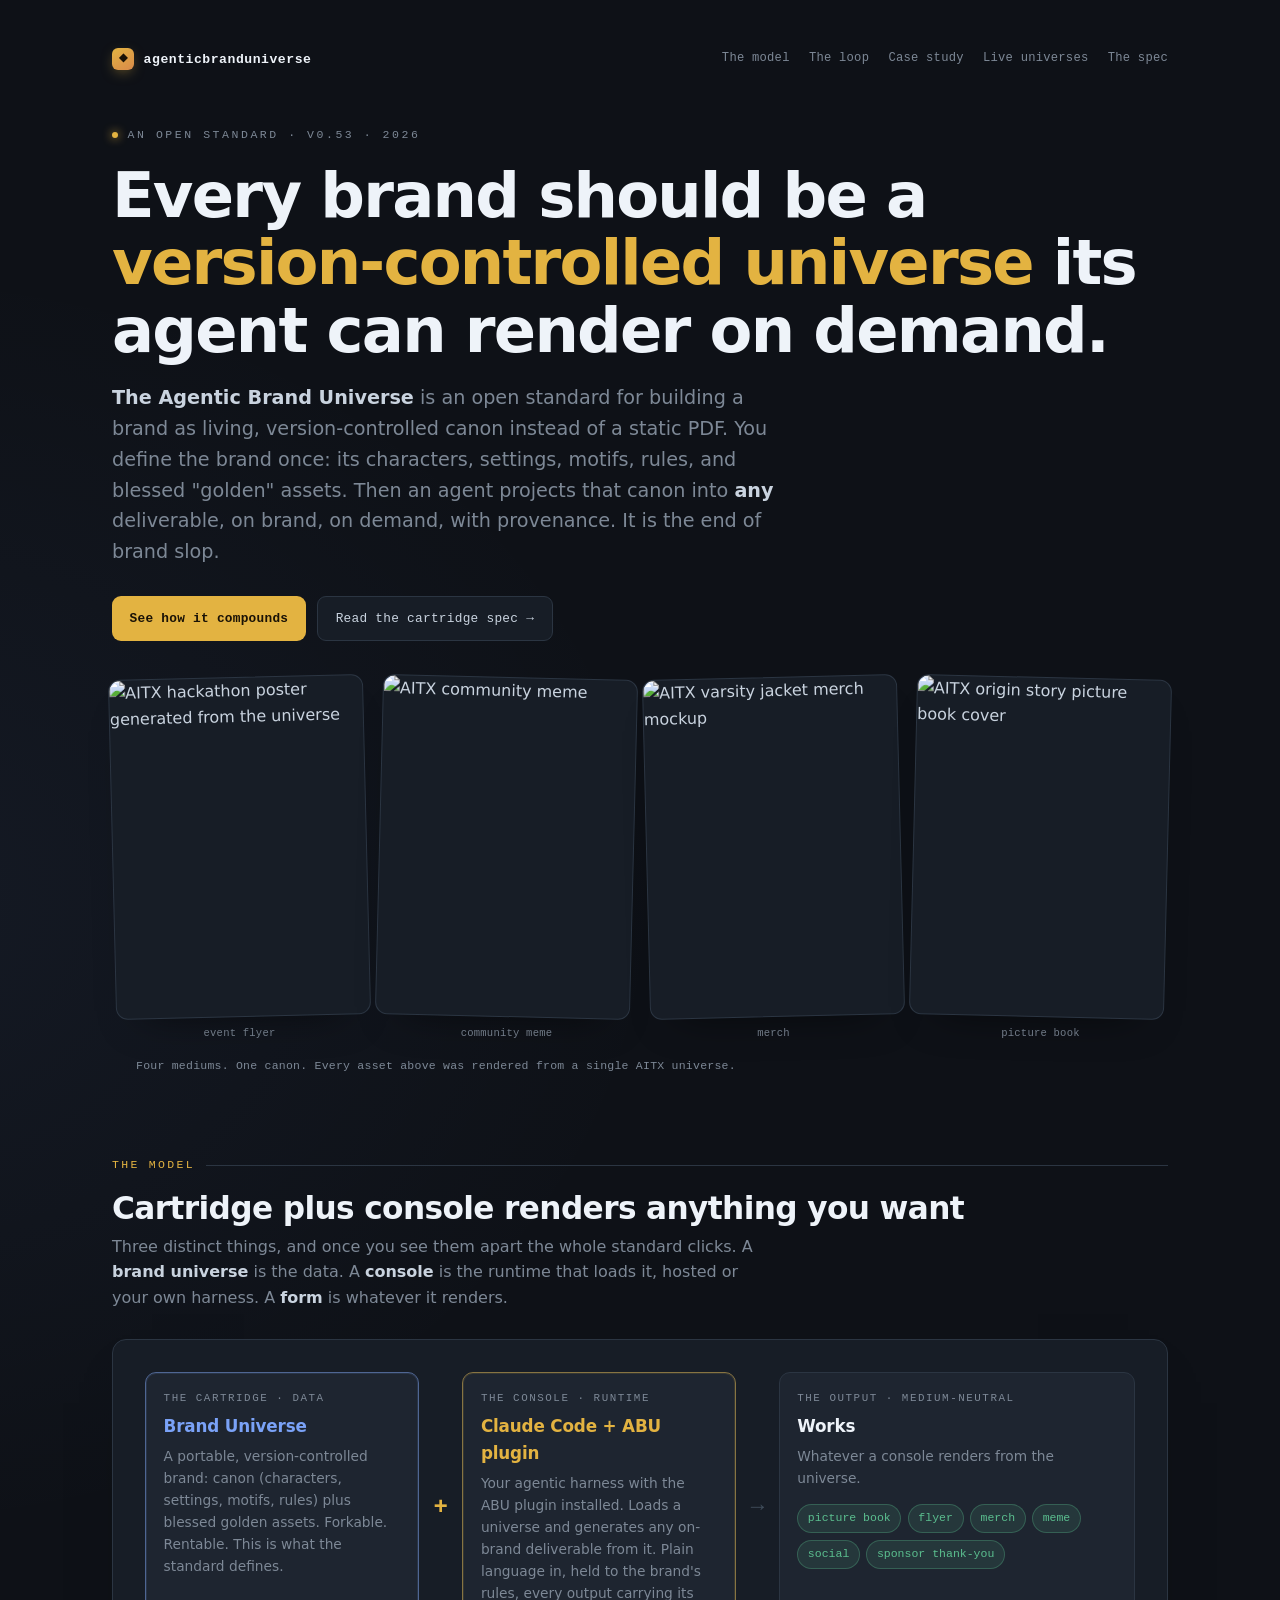
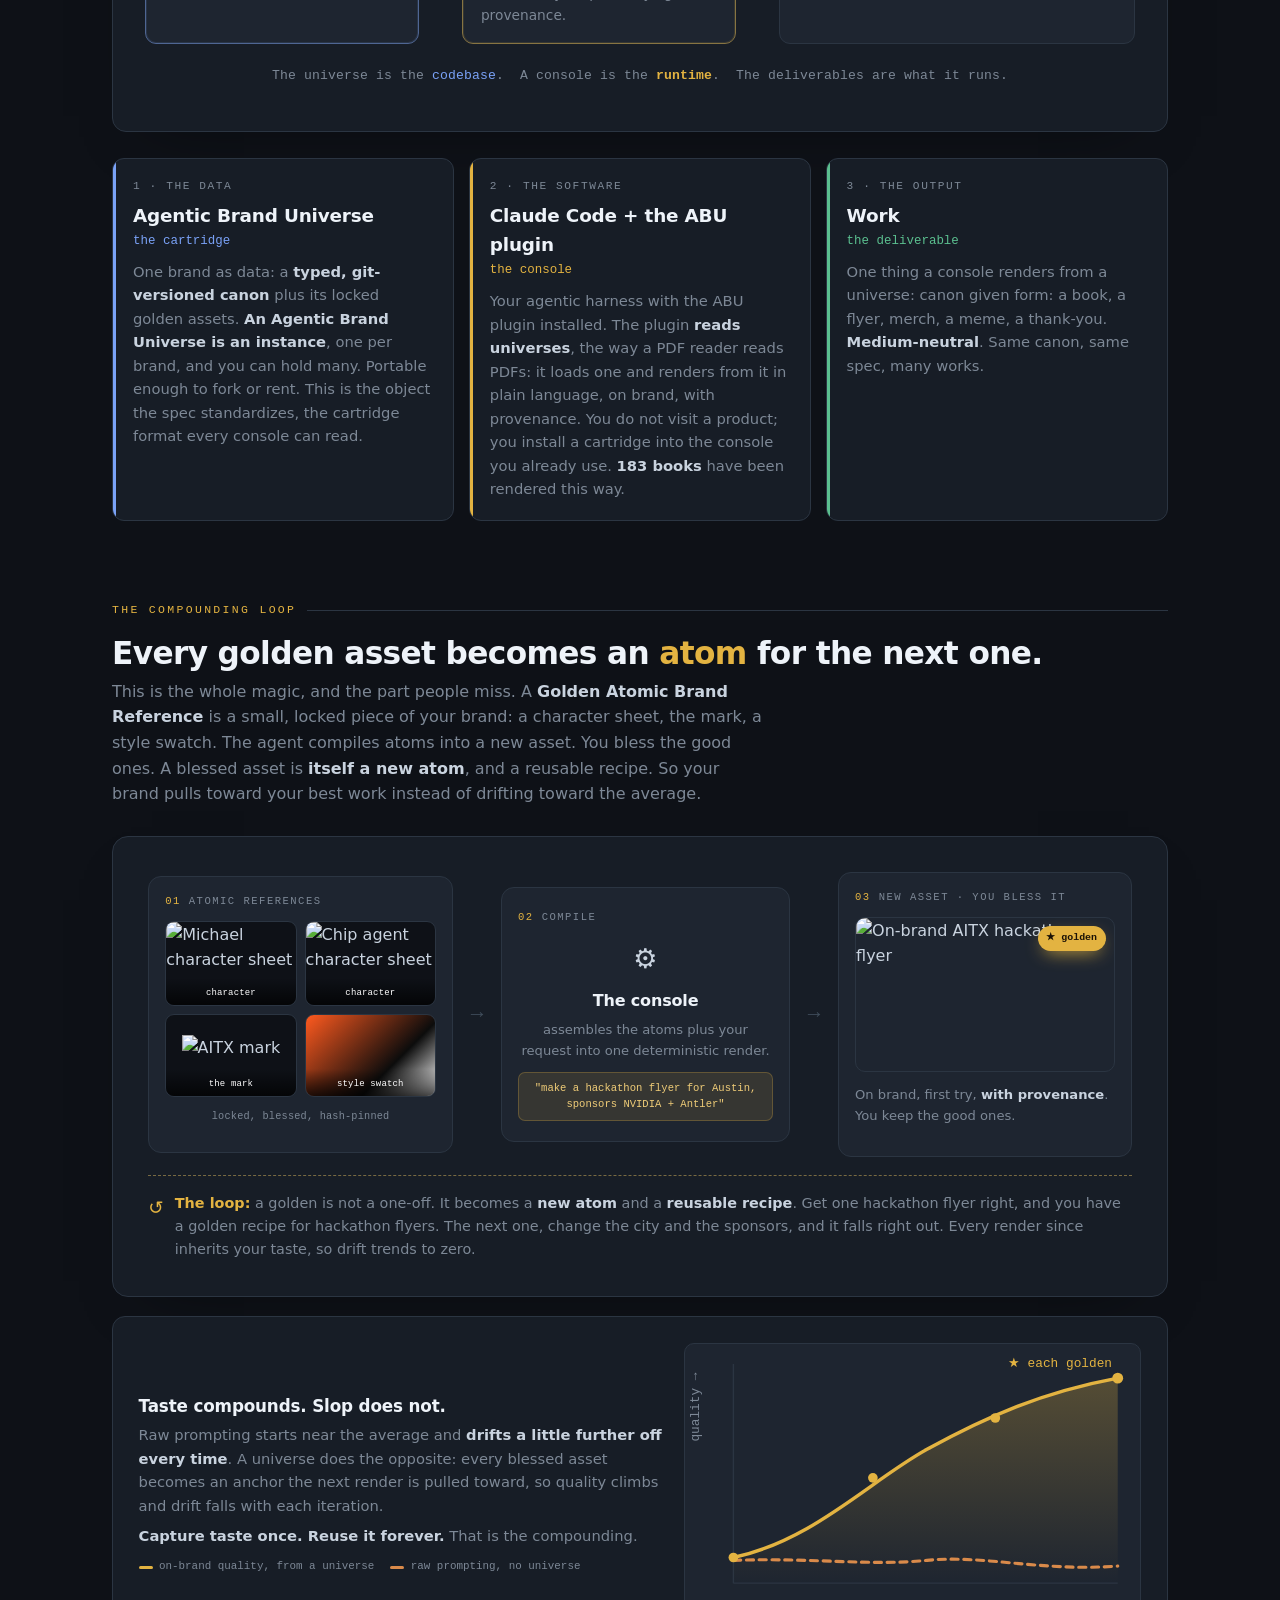
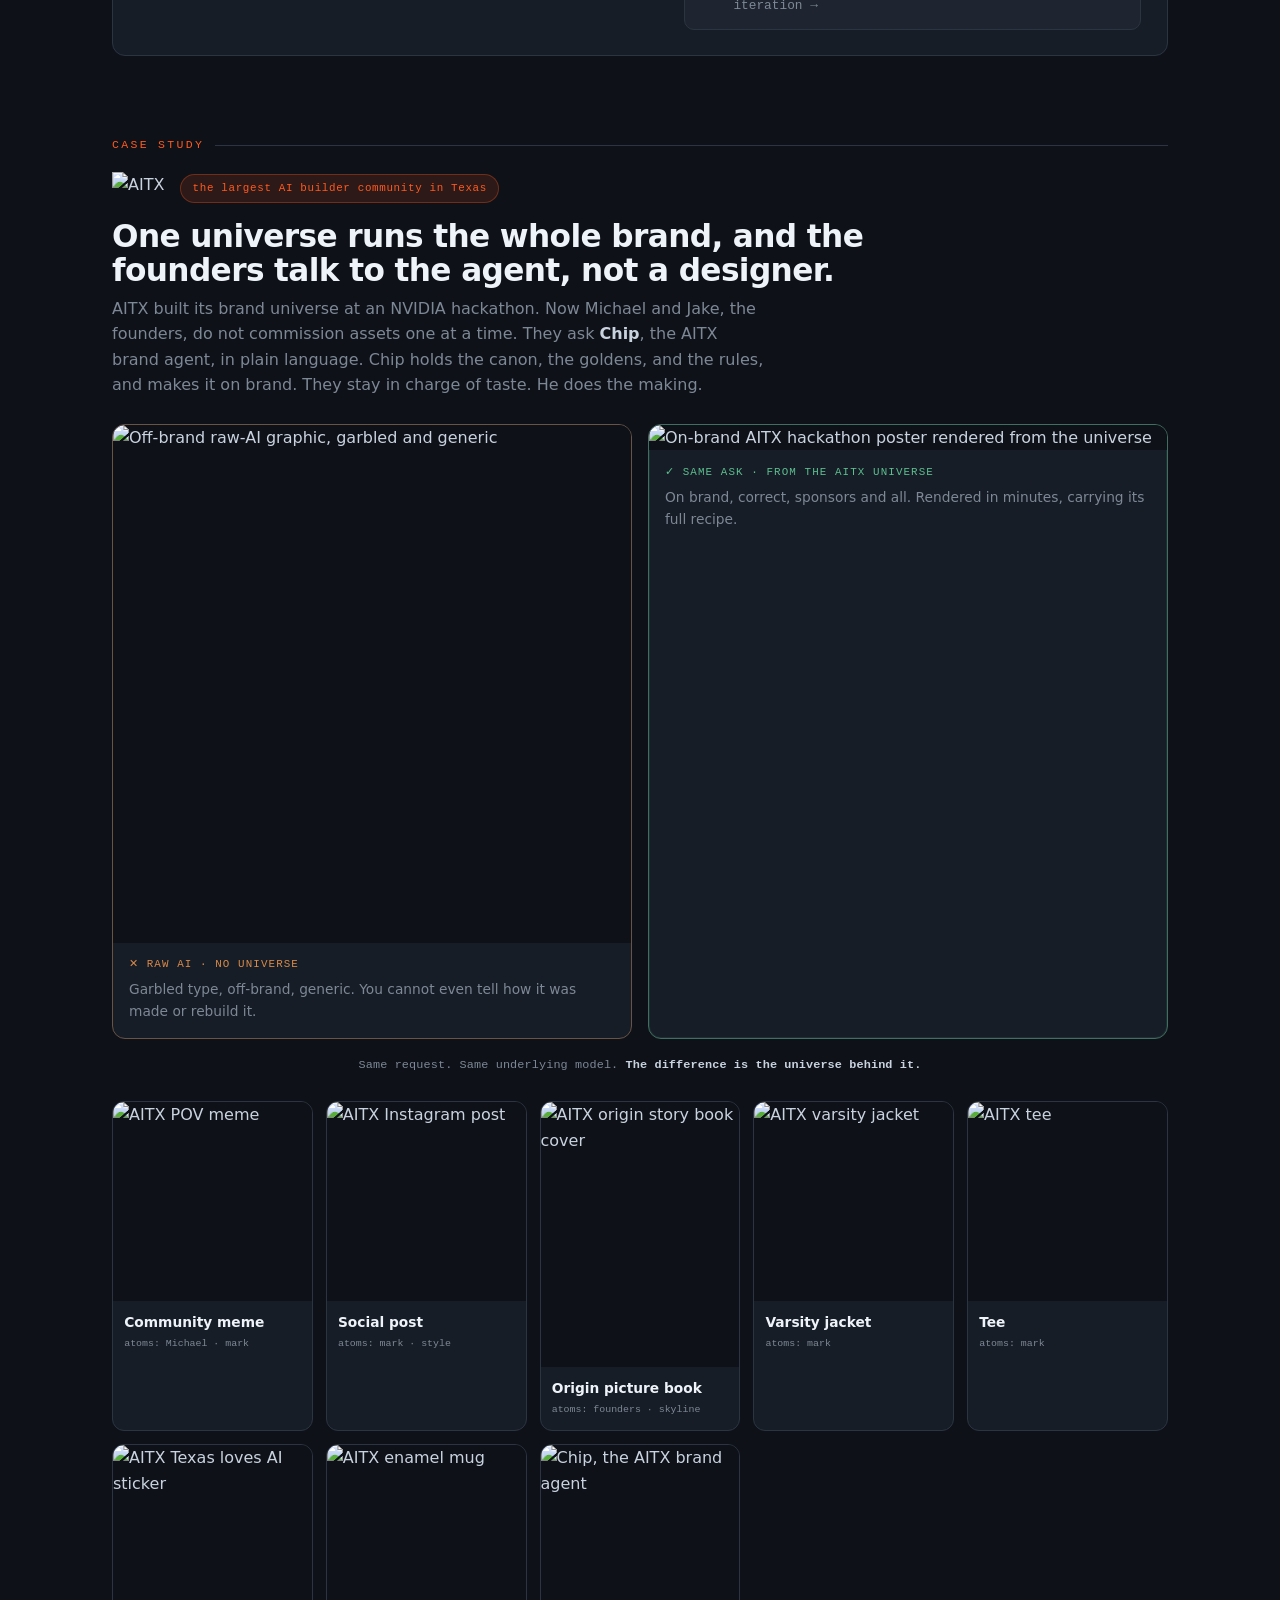
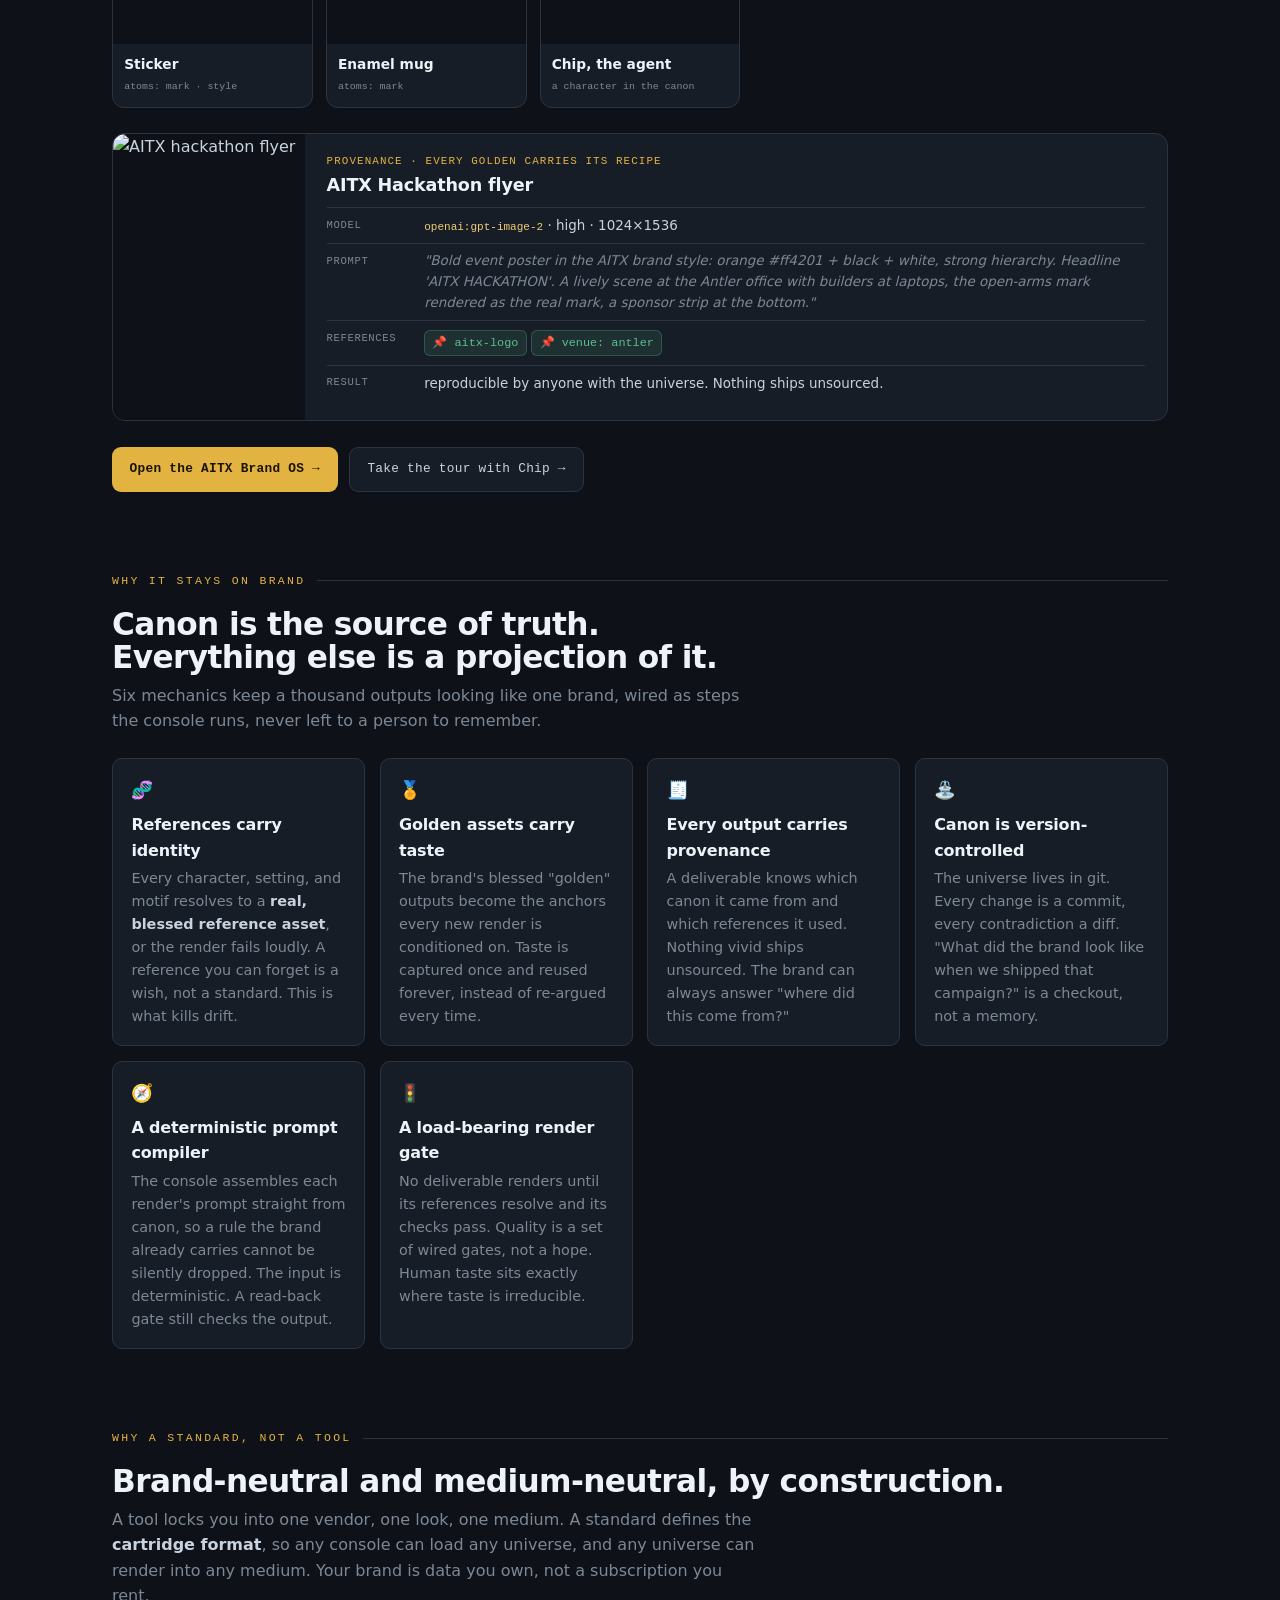
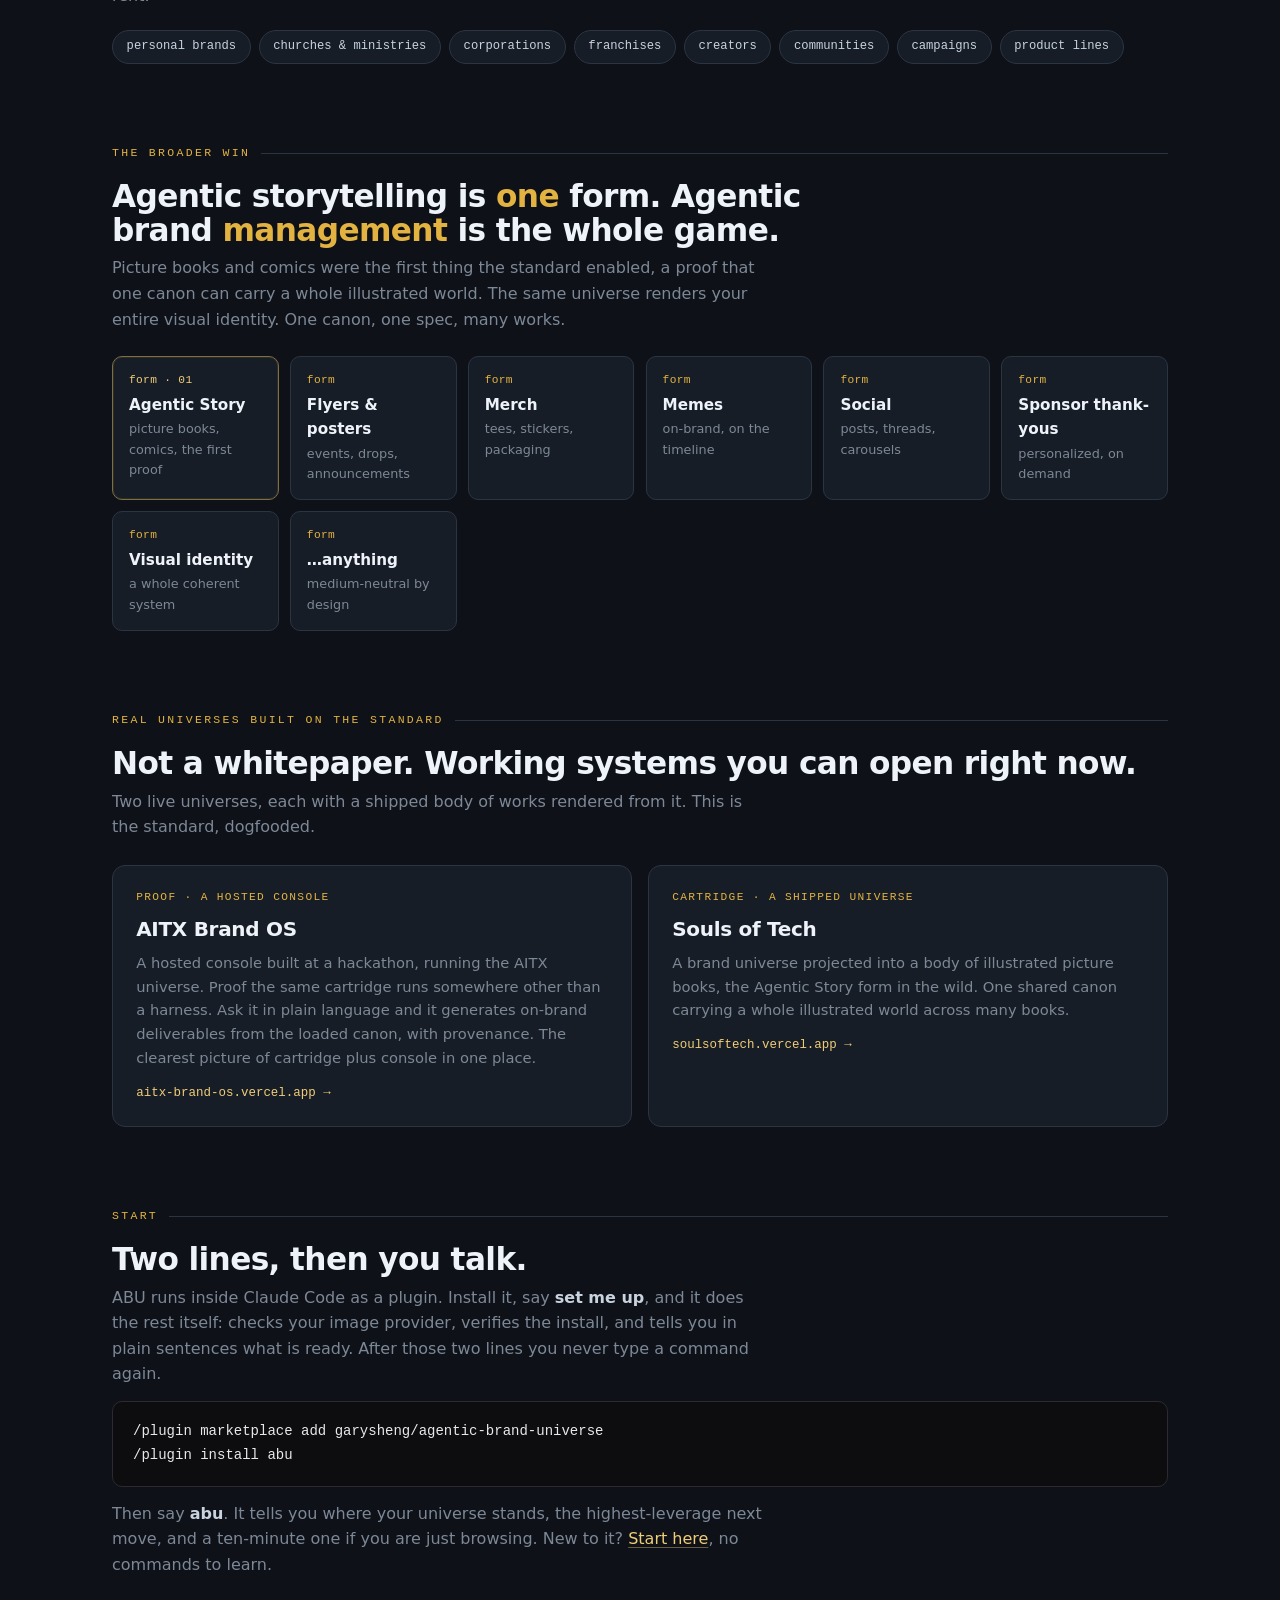
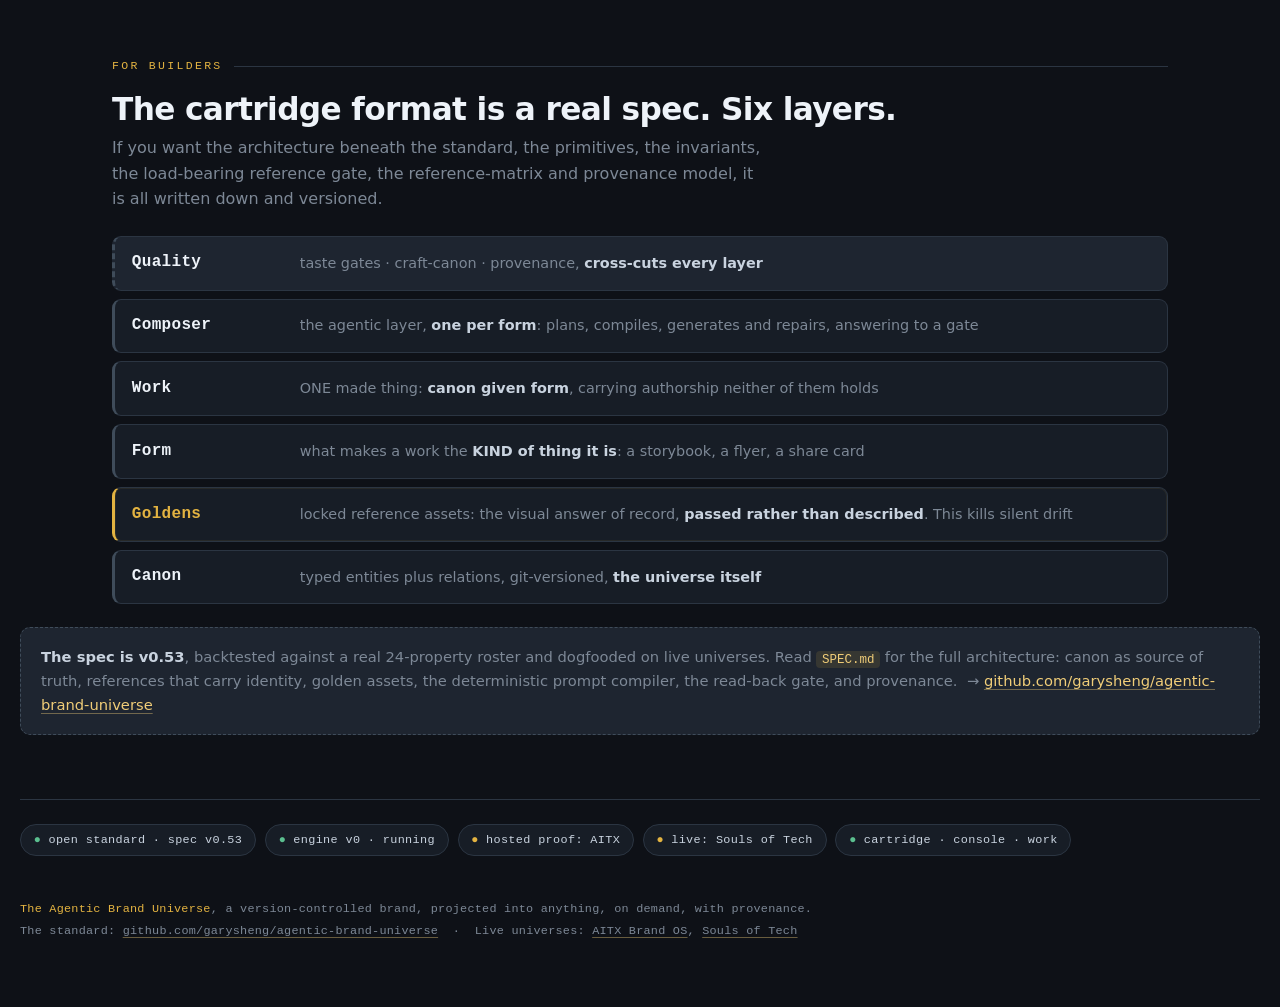
==== site/index.html @ 4299bf3e "v1.33.0 (spec v0.53): compose-strip, a strip of panels from a spec with one composite recipe that pa" ====
<!doctype html>
<html lang="en" data-theme="dark">
<head>
<meta charset="utf-8" />
<meta name="viewport" content="width=device-width, initial-scale=1" />
<title>The Agentic Brand Universe Standard</title>
<meta name="description" content="An open standard for version-controlled, agentically-generated brands. A brand universe (the cartridge) plus a console (your harness, with the ABU plugin) (the console) projects one canon into any deliverable: story, flyer, merch, meme. On brand, on demand, with provenance." />
<link rel="canonical" href="https://agenticbranduniverse.com/" />

<!-- Open Graph -->
<meta property="og:type" content="website" />
<meta property="og:site_name" content="Agentic Brand Universe" />
<meta property="og:title" content="The Agentic Brand Universe Standard" />
<meta property="og:description" content="The end of brand slop. A version-controlled brand universe (cartridge) plus a console (your harness, with the ABU plugin) (console) renders any deliverable, on brand, on demand, with provenance." />
<meta property="og:url" content="https://agenticbranduniverse.com/" />
<meta property="og:image" content="https://agenticbranduniverse.com/og.jpg" />
<meta property="og:image:width" content="1200" />
<meta property="og:image:height" content="630" />
<meta property="og:image:alt" content="The Agentic Brand Universe Standard. Cartridge plus console projects one canon into any deliverable." />

<!-- Twitter -->
<meta name="twitter:card" content="summary_large_image" />
<meta name="twitter:title" content="The Agentic Brand Universe Standard" />
<meta name="twitter:description" content="A version-controlled brand universe (cartridge) plus a console (your harness, with the ABU plugin) (console) renders any deliverable, on brand, on demand, with provenance." />
<meta name="twitter:image" content="https://agenticbranduniverse.com/og.jpg" />

<meta name="theme-color" content="#0e1117" media="(prefers-color-scheme: dark)" />
<meta name="theme-color" content="#eef1f5" media="(prefers-color-scheme: light)" />
<link rel="icon" href="/favicon.svg" type="image/svg+xml" />
<link rel="apple-touch-icon" href="/favicon.svg" />

<style>
  :root{
    --ground:#0e1117; --surface:#171d26; --surface-2:#1e2530; --line:#2b3542;
    --struct:#3f4c5a; --text:#c9d3df; --muted:#7d8896; --bright:#eef3f9;
    --gold:#e3b341; --gold-soft:#f0cd78; --good:#5bbf8f; --warn:#d98a4a; --iris:#7aa2f7;
    --brand:#ff5a1f; --brand-soft:#ff7a45;
    --mono:ui-monospace,"SF Mono",SFMono-Regular,Menlo,Consolas,monospace;
    --sans:system-ui,-apple-system,"Segoe UI",Roboto,sans-serif;
    --maxw:66rem;
  }
  @media (prefers-color-scheme: light){
    :root{
      --ground:#eef1f5; --surface:#ffffff; --surface-2:#f5f7fa; --line:#dde3ea;
      --struct:#c2ccd6; --text:#26303c; --muted:#5c6976; --bright:#0f1620;
      --gold:#b5851a; --gold-soft:#caa03a; --good:#2f8f66; --warn:#b96a26; --iris:#3f6ad8;
      --brand:#e5480f; --brand-soft:#ff5a1f;
    }
  }
  :root[data-theme="dark"]{
    --ground:#0e1117; --surface:#171d26; --surface-2:#1e2530; --line:#2b3542;
    --struct:#3f4c5a; --text:#c9d3df; --muted:#7d8896; --bright:#eef3f9;
    --gold:#e3b341; --gold-soft:#f0cd78; --good:#5bbf8f; --warn:#d98a4a; --iris:#7aa2f7;
    --brand:#ff5a1f; --brand-soft:#ff7a45;
  }
  :root[data-theme="light"]{
    --ground:#eef1f5; --surface:#ffffff; --surface-2:#f5f7fa; --line:#dde3ea;
    --struct:#c2ccd6; --text:#26303c; --muted:#5c6976; --bright:#0f1620;
    --gold:#b5851a; --gold-soft:#caa03a; --good:#2f8f66; --warn:#b96a26; --iris:#3f6ad8;
    --brand:#e5480f; --brand-soft:#ff5a1f;
  }

  *{box-sizing:border-box}
  html{scroll-behavior:smooth}
  body{margin:0}
  img{max-width:100%; display:block}
  .page{
    background:var(--ground); color:var(--text); font-family:var(--sans);
    line-height:1.6; -webkit-font-smoothing:antialiased;
    padding:clamp(1.25rem,4vw,3rem) 1.25rem 4rem;
    background-image:
      radial-gradient(60rem 40rem at 80% -10%, color-mix(in srgb, var(--gold) 7%, transparent), transparent),
      radial-gradient(50rem 40rem at -10% 10%, color-mix(in srgb, var(--iris) 6%, transparent), transparent);
  }
  .wrap{max-width:var(--maxw); margin:0 auto}
  a{color:var(--gold-soft); text-decoration-color:color-mix(in srgb, var(--gold-soft) 40%, transparent); text-underline-offset:3px}

  /* nav */
  .nav{display:flex; align-items:center; justify-content:space-between; gap:1rem; margin-bottom:clamp(2rem,6vw,3.5rem)}
  .brandmark{display:flex; align-items:center; gap:.6rem; font-family:var(--mono); font-size:.82rem; letter-spacing:.04em; color:var(--bright); font-weight:600}
  .brandmark .glyph{width:22px;height:22px;border-radius:6px;background:linear-gradient(150deg,var(--gold),var(--warn));display:grid;place-items:center;color:#1a1206;font-weight:800;font-size:.7rem;box-shadow:0 4px 14px -4px color-mix(in srgb,var(--gold) 60%,transparent)}
  .nav .links{display:flex; gap:1.2rem; font-family:var(--mono); font-size:.76rem; letter-spacing:.02em}
  .nav .links a{color:var(--muted); text-decoration:none}
  .nav .links a:hover{color:var(--gold)}
  @media (max-width:40rem){.nav .links{display:none}}

  .eyebrow{
    font-family:var(--mono); font-size:.72rem; letter-spacing:.22em; text-transform:uppercase;
    color:var(--muted); display:flex; gap:.6rem; align-items:center; flex-wrap:wrap;
  }
  .eyebrow .dot{width:6px;height:6px;border-radius:50%;background:var(--gold);box-shadow:0 0 10px var(--gold)}
  h1,h2,h3{color:var(--bright); text-wrap:balance; line-height:1.08; margin:0}
  .thesis{
    font-weight:800; letter-spacing:-.028em; margin:1.1rem 0 0;
    font-size:clamp(2.1rem,6vw,3.9rem);
  }
  .thesis em{font-style:normal; color:var(--gold)}
  .lede{color:var(--muted); font-size:clamp(1.02rem,2.1vw,1.2rem); max-width:56ch; margin:1.2rem 0 0}
  .lede b{color:var(--text); font-weight:600}

  .cta{display:flex; flex-wrap:wrap; gap:.7rem; margin-top:1.8rem}
  .btn{
    font-family:var(--mono); font-size:.8rem; letter-spacing:.02em; text-decoration:none;
    padding:.7rem 1.1rem; border-radius:9px; display:inline-flex; gap:.5rem; align-items:center; transition:.15s;
  }
  .btn.primary{background:var(--gold); color:#1a1206; font-weight:600}
  .btn.primary:hover{background:var(--gold-soft)}
  .btn.ghost{background:var(--surface); color:var(--text); border:1px solid var(--line)}
  .btn.ghost:hover{border-color:var(--gold); color:var(--bright)}

  /* hero proof strip */
  .heroshots{display:flex; gap:.75rem; margin-top:2.2rem; flex-wrap:wrap}
  .heroshots figure{margin:0; flex:1 1 8.5rem; min-width:7.5rem}
  .heroshots .frame{
    border-radius:12px; overflow:hidden; border:1px solid var(--line); background:var(--surface);
    box-shadow:0 22px 44px -30px rgba(0,0,0,.7); aspect-ratio:3/4; transition:.2s;
  }
  .heroshots figure:nth-child(odd) .frame{transform:rotate(-1.4deg)}
  .heroshots figure:nth-child(even) .frame{transform:rotate(1.4deg)}
  .heroshots figure:hover .frame{transform:rotate(0) translateY(-4px); border-color:var(--brand)}
  .heroshots img{width:100%; height:100%; object-fit:cover}
  .heroshots figcaption{font-family:var(--mono); font-size:.66rem; color:var(--muted); text-align:center; margin-top:.5rem; letter-spacing:.02em}
  .heronote{font-family:var(--mono); font-size:.72rem; color:var(--muted); margin-top:1rem; letter-spacing:.02em; display:flex; align-items:center; gap:.5rem}
  .heronote .mk{width:16px;height:16px;flex:none}

  section{margin-top:clamp(3.2rem,7.5vw,5rem)}
  .kicker{
    font-family:var(--mono); font-size:.72rem; letter-spacing:.2em; text-transform:uppercase;
    color:var(--gold); margin:0 0 1.1rem; display:flex; align-items:center; gap:.7rem;
  }
  .kicker::after{content:""; flex:1; height:1px; background:var(--line)}
  .kicker.brandk{color:var(--brand)}
  h2.h{font-size:clamp(1.4rem,3.2vw,1.95rem); font-weight:800; letter-spacing:-.02em; margin-bottom:.5rem}
  h2.h em{font-style:normal; color:var(--gold)}
  .sub{color:var(--muted); max-width:64ch; margin:.2rem 0 0}
  .sub b{color:var(--text); font-weight:600}

  /* the model diagram */
  .model{
    margin-top:1.8rem; background:var(--surface); border:1px solid var(--line); border-radius:14px;
    padding:clamp(1.2rem,3.5vw,2rem); box-shadow:0 24px 60px -40px rgba(0,0,0,.6);
  }
  .flow{display:grid; grid-template-columns:1fr auto 1fr auto 1.3fr; gap:.9rem; align-items:stretch}
  @media (max-width:52rem){.flow{grid-template-columns:1fr; gap:1rem}}
  .node{border-radius:11px; padding:1.05rem 1.1rem; border:1px solid var(--line); background:var(--surface-2); display:flex; flex-direction:column; gap:.35rem}
  .node .tag{font-family:var(--mono); font-size:.68rem; letter-spacing:.14em; text-transform:uppercase; color:var(--muted)}
  .node .name{color:var(--bright); font-weight:800; letter-spacing:-.01em; font-size:1.05rem}
  .node .desc{font-size:.86rem; color:var(--muted)}
  .node.cartridge{border-color:color-mix(in srgb,var(--iris) 45%,var(--line)); box-shadow:inset 0 0 0 1px color-mix(in srgb,var(--iris) 12%,transparent)}
  .node.cartridge .name{color:var(--iris)}
  .node.console{border-color:color-mix(in srgb,var(--gold) 50%,var(--line)); box-shadow:inset 0 0 0 1px color-mix(in srgb,var(--gold) 12%,transparent)}
  .node.console .name{color:var(--gold)}
  .arrow{display:grid; place-items:center; font-family:var(--mono); color:var(--struct); font-size:1.4rem; font-weight:700}
  @media (max-width:52rem){.arrow{transform:rotate(90deg); padding:.1rem 0}}
  .plus{display:grid;place-items:center;font-family:var(--mono);color:var(--gold);font-size:1.5rem;font-weight:700}
  @media (max-width:52rem){.plus{transform:none}}
  .projections{display:flex; flex-wrap:wrap; gap:.4rem; margin-top:.55rem}
  .chip{font-family:var(--mono); font-size:.72rem; padding:.28rem .6rem; border-radius:999px; background:color-mix(in srgb,var(--good) 12%,transparent); color:var(--good); border:1px solid color-mix(in srgb,var(--good) 30%,transparent)}
  .analogy{margin-top:1.3rem; text-align:center; font-family:var(--mono); font-size:.82rem; color:var(--muted); letter-spacing:.01em}
  .analogy b{color:var(--gold); font-weight:600}
  .analogy .i{color:var(--iris)}

  /* three definitions */
  .defs{display:grid; grid-template-columns:repeat(auto-fit,minmax(16rem,1fr)); gap:.9rem; margin-top:1.6rem}
  .def{background:var(--surface); border:1px solid var(--line); border-radius:12px; padding:1.2rem 1.25rem; position:relative; overflow:hidden}
  .def::before{content:""; position:absolute; inset:0 auto 0 0; width:3px; background:var(--accent)}
  .def.c1{--accent:var(--iris)} .def.c2{--accent:var(--gold)} .def.c3{--accent:var(--good)}
  .def .n{font-family:var(--mono); font-size:.7rem; letter-spacing:.14em; text-transform:uppercase; color:var(--muted)}
  .def .term{color:var(--bright); font-weight:800; font-size:1.15rem; margin:.3rem 0 .1rem; letter-spacing:-.01em}
  .def .eq{font-family:var(--mono); font-size:.78rem; color:var(--accent); margin-bottom:.5rem}
  .def .body{font-size:.92rem; color:var(--muted)}
  .def .body b{color:var(--text); font-weight:600}

  /* ===== the compounding loop ===== */
  .loopwrap{
    margin-top:1.8rem; background:var(--surface); border:1px solid var(--line); border-radius:16px;
    padding:clamp(1.3rem,3.5vw,2.2rem); box-shadow:0 24px 60px -40px rgba(0,0,0,.6);
  }
  .loop{display:grid; grid-template-columns:auto 2.2rem auto 2.2rem auto; align-items:center; gap:.4rem}
  @media (max-width:56rem){.loop{grid-template-columns:1fr; gap:.9rem}}
  .stage{background:var(--surface-2); border:1px solid var(--line); border-radius:13px; padding:1rem 1rem 1.1rem}
  .stage .st{font-family:var(--mono); font-size:.66rem; letter-spacing:.14em; text-transform:uppercase; color:var(--muted); display:flex; gap:.5rem; align-items:center; margin-bottom:.7rem}
  .stage .st .no{color:var(--gold)}
  /* atoms shelf */
  .atoms{display:grid; grid-template-columns:repeat(2,1fr); gap:.5rem}
  .atom{border-radius:9px; overflow:hidden; border:1px solid var(--line); background:var(--ground); position:relative}
  .atom img{width:100%; height:5.2rem; object-fit:cover; object-position:top}
  .atom.mono{display:grid; place-items:center; height:5.2rem; background:var(--ground)}
  .atom.mono img{height:2.6rem; width:auto; object-fit:contain}
  .atom.swatch{display:grid; place-items:center; height:5.2rem; background:linear-gradient(135deg,var(--brand),#0c0c0c 65%,#fff)}
  .atom .lbl{position:absolute; left:0; right:0; bottom:0; font-family:var(--mono); font-size:.56rem; letter-spacing:.02em; color:#fff; background:linear-gradient(transparent,rgba(0,0,0,.72)); padding:.5rem .4rem .3rem; text-align:center}
  .atomcap{font-family:var(--mono); font-size:.64rem; color:var(--muted); margin-top:.7rem; text-align:center; letter-spacing:.02em}
  /* compile node */
  .compile{text-align:center; padding:1.3rem 1rem}
  .compile .gear{font-size:1.7rem}
  .compile .cn{color:var(--bright); font-weight:800; margin-top:.5rem; letter-spacing:-.01em}
  .compile .cd{font-size:.82rem; color:var(--muted); margin-top:.35rem}
  .compile .req{font-family:var(--mono); font-size:.66rem; color:var(--gold-soft); margin-top:.7rem; background:color-mix(in srgb,var(--gold) 12%,transparent); border:1px solid color-mix(in srgb,var(--gold) 26%,transparent); border-radius:7px; padding:.45rem .5rem; line-height:1.5}
  /* output */
  .outshot{border-radius:10px; overflow:hidden; border:1px solid var(--line); position:relative}
  .outshot img{width:100%; height:9.6rem; object-fit:cover; object-position:top}
  .goldbadge{position:absolute; top:.5rem; right:.5rem; font-family:var(--mono); font-size:.62rem; font-weight:700; color:#1a1206; background:var(--gold); border-radius:999px; padding:.28rem .55rem; box-shadow:0 6px 18px -6px var(--gold); display:flex; gap:.3rem; align-items:center}
  .outcap{font-size:.82rem; color:var(--muted); margin-top:.7rem}
  .outcap b{color:var(--text); font-weight:600}
  /* connectors */
  .lk{display:grid; place-items:center; color:var(--struct); font-family:var(--mono); font-size:1.3rem; font-weight:700}
  @media (max-width:56rem){.lk{transform:rotate(90deg)}}
  /* the return arc */
  .return{
    margin-top:1.1rem; border-top:1px dashed color-mix(in srgb,var(--gold) 42%,var(--line)); padding-top:1rem;
    display:flex; gap:.7rem; align-items:flex-start; font-size:.9rem; color:var(--muted);
  }
  .return .loopico{font-size:1.15rem; color:var(--gold); flex:none; margin-top:.05rem}
  .return b{color:var(--text); font-weight:600}
  .return .k{color:var(--gold); font-weight:600}

  /* compounding curve */
  .compound{display:grid; grid-template-columns:1.15fr 1fr; gap:1.2rem; align-items:center; margin-top:1.2rem; background:var(--surface); border:1px solid var(--line); border-radius:13px; padding:clamp(1.1rem,3vw,1.6rem)}
  @media (max-width:44rem){.compound{grid-template-columns:1fr}}
  .compound h3{color:var(--bright); font-size:1.05rem; letter-spacing:-.01em; margin:0 0 .5rem}
  .compound p{font-size:.92rem; color:var(--muted); margin:.4rem 0 0}
  .compound p b{color:var(--text); font-weight:600}
  .curve{width:100%; height:auto; background:var(--surface-2); border:1px solid var(--line); border-radius:10px}
  .legend{display:flex; gap:1rem; margin-top:.7rem; font-family:var(--mono); font-size:.68rem; color:var(--muted); flex-wrap:wrap}
  .legend span{display:inline-flex; gap:.4rem; align-items:center}
  .legend .sw{width:14px;height:3px;border-radius:2px;display:inline-block}

  /* principle grid */
  .bets{display:grid; grid-template-columns:repeat(auto-fit,minmax(15rem,1fr)); gap:.9rem; margin-top:1.5rem}
  .bet{background:var(--surface); border:1px solid var(--line); border-radius:10px; padding:1.05rem 1.15rem}
  .bet .ico{font-size:1.1rem; margin-bottom:.5rem}
  .bet .t{color:var(--bright); font-weight:700; margin:0 0 .25rem; letter-spacing:-.01em}
  .bet .d{font-size:.9rem; color:var(--muted)}
  .bet .d b{color:var(--text); font-weight:600}

  /* ===== case study ===== */
  .casehead{display:flex; align-items:center; gap:1rem; flex-wrap:wrap}
  .caselogo{height:2rem; width:auto}
  .badge{font-family:var(--mono); font-size:.68rem; letter-spacing:.06em; color:var(--brand); background:color-mix(in srgb,var(--brand) 13%,transparent); border:1px solid color-mix(in srgb,var(--brand) 32%,transparent); border-radius:999px; padding:.32rem .7rem}
  /* before/after */
  .ba{display:grid; grid-template-columns:1fr 1fr; gap:1rem; margin-top:1.6rem}
  @media (max-width:40rem){.ba{grid-template-columns:1fr}}
  .bacol{background:var(--surface); border:1px solid var(--line); border-radius:13px; overflow:hidden}
  .bacol.bad{border-color:color-mix(in srgb,var(--warn) 35%,var(--line))}
  .bacol.good{border-color:color-mix(in srgb,var(--good) 42%,var(--line)); box-shadow:inset 0 0 0 1px color-mix(in srgb,var(--good) 10%,transparent)}
  .bacol .imgwrap{aspect-ratio:1/1; overflow:hidden; background:var(--ground)}
  .bacol.good .imgwrap{aspect-ratio:auto}
  .bacol img{width:100%; height:100%; object-fit:cover; object-position:top}
  .balabel{padding:.85rem 1rem 1rem}
  .balabel .tag{font-family:var(--mono); font-size:.68rem; letter-spacing:.1em; text-transform:uppercase}
  .bacol.bad .tag{color:var(--warn)} .bacol.good .tag{color:var(--good)}
  .balabel .d{font-size:.86rem; color:var(--muted); margin-top:.3rem}
  .bacaption{font-family:var(--mono); font-size:.74rem; color:var(--muted); text-align:center; margin-top:1rem; letter-spacing:.01em; line-height:1.7}
  .bacaption b{color:var(--text); font-weight:600}

  /* case gallery */
  .casegrid{display:grid; grid-template-columns:repeat(auto-fill,minmax(11rem,1fr)); gap:.8rem; margin-top:1.6rem}
  .casegrid figure{margin:0; background:var(--surface); border:1px solid var(--line); border-radius:12px; overflow:hidden; transition:.18s}
  .casegrid figure:hover{border-color:var(--brand); transform:translateY(-3px)}
  .casegrid .ph{aspect-ratio:1/1; overflow:hidden; background:var(--ground)}
  .casegrid .ph.tall{aspect-ratio:3/4}
  .casegrid img{width:100%; height:100%; object-fit:cover; object-position:top}
  .casegrid figcaption{padding:.6rem .7rem .75rem}
  .casegrid .ct{color:var(--bright); font-weight:600; font-size:.86rem}
  .casegrid .cm{font-family:var(--mono); font-size:.62rem; color:var(--muted); margin-top:.2rem}

  /* provenance recipe */
  .recipe{margin-top:1.6rem; background:var(--surface); border:1px solid var(--line); border-radius:13px; overflow:hidden; display:grid; grid-template-columns:12rem 1fr}
  @media (max-width:40rem){.recipe{grid-template-columns:1fr}}
  .recipe .rimg{background:var(--ground); overflow:hidden}
  .recipe .rimg img{width:100%; height:100%; object-fit:cover; object-position:top; min-height:100%}
  @media (max-width:40rem){.recipe .rimg{aspect-ratio:1/1}}
  .recipe .rbody{padding:1.2rem 1.35rem}
  .recipe .rt{font-family:var(--mono); font-size:.68rem; letter-spacing:.1em; text-transform:uppercase; color:var(--gold)}
  .recipe h3{color:var(--bright); font-size:1.1rem; margin:.3rem 0 .8rem; letter-spacing:-.01em}
  .rrow{display:grid; grid-template-columns:5.5rem 1fr; gap:.6rem; font-size:.84rem; padding:.42rem 0; border-top:1px solid var(--line)}
  .rrow .rk{font-family:var(--mono); font-size:.66rem; letter-spacing:.06em; text-transform:uppercase; color:var(--muted); padding-top:.1rem}
  .rrow .rv{color:var(--text)}
  .rrow code{font-family:var(--mono); font-size:.82em; color:var(--gold-soft)}
  .rrow .prompt{color:var(--muted); font-style:italic; line-height:1.55}
  .pinned{display:inline-flex; gap:.35rem; align-items:center; font-family:var(--mono); font-size:.74rem; color:var(--good); background:color-mix(in srgb,var(--good) 12%,transparent); border:1px solid color-mix(in srgb,var(--good) 28%,transparent); border-radius:6px; padding:.14rem .45rem; margin:.15rem .3rem .15rem 0}

  /* adopters */
  .adopters{display:flex; flex-wrap:wrap; gap:.5rem; margin-top:1.3rem}
  .adopter{font-family:var(--mono); font-size:.76rem; color:var(--text); background:var(--surface); border:1px solid var(--line); border-radius:999px; padding:.4rem .85rem}

  /* projection gallery */
  .gallery{display:grid; grid-template-columns:repeat(auto-fill,minmax(9.5rem,1fr)); gap:.7rem; margin-top:1.5rem}
  .tile{background:var(--surface); border:1px solid var(--line); border-radius:10px; padding:.9rem 1rem; text-align:left}
  .tile .k{font-family:var(--mono); font-size:.7rem; color:var(--gold); letter-spacing:.03em}
  .tile .v{color:var(--bright); font-weight:600; margin-top:.2rem; font-size:.95rem}
  .tile .m{font-size:.8rem; color:var(--muted); margin-top:.15rem}
  .tile.story{border-color:color-mix(in srgb,var(--gold) 45%,var(--line)); box-shadow:inset 0 0 0 1px color-mix(in srgb,var(--gold) 10%,transparent)}
  .tile.story .k{color:var(--gold-soft)}

  /* proof cards */
  .proof{display:grid; grid-template-columns:repeat(auto-fit,minmax(18rem,1fr)); gap:1rem; margin-top:1.6rem}
  .card{background:var(--surface); border:1px solid var(--line); border-radius:13px; padding:1.4rem 1.45rem; text-decoration:none; display:block; transition:.15s}
  .card:hover{border-color:var(--gold); transform:translateY(-2px)}
  .card .role{font-family:var(--mono); font-size:.7rem; letter-spacing:.12em; text-transform:uppercase; color:var(--gold)}
  .card .title{color:var(--bright); font-weight:800; font-size:1.25rem; margin:.4rem 0 .1rem; letter-spacing:-.015em}
  .card .desc{font-size:.92rem; color:var(--muted); margin-top:.4rem}
  .card .link{font-family:var(--mono); font-size:.78rem; color:var(--gold-soft); margin-top:.9rem; display:inline-flex; gap:.4rem; align-items:center}

  /* spec / layers */
  .stack{display:flex; flex-direction:column; gap:.5rem; margin-top:1.5rem}
  .layer{
    display:grid; grid-template-columns:9.5rem 1fr; gap:1rem; align-items:center;
    background:var(--surface); border:1px solid var(--line); border-left:3px solid var(--struct);
    border-radius:9px; padding:.85rem 1.05rem;
  }
  .layer .lname{font-family:var(--mono); font-weight:600; color:var(--bright); letter-spacing:.02em}
  .layer .ldesc{font-size:.9rem; color:var(--muted)}
  .layer .ldesc b{color:var(--text); font-weight:600}
  .layer.load{border-left-color:var(--gold); box-shadow:inset 0 0 0 1px rgba(227,179,65,.08)}
  .layer.load .lname{color:var(--gold)}
  .layer.cross{border-left-style:dashed; background:var(--surface-2)}
  @media (max-width:34rem){.layer{grid-template-columns:1fr; gap:.3rem}}

  .specnote{margin-top:1.4rem; padding:1.1rem 1.25rem; border:1px dashed var(--struct); border-radius:10px; background:var(--surface-2); font-size:.92rem; color:var(--muted)}
  .specnote b{color:var(--text)}
  .specnote code{font-family:var(--mono); font-size:.85em; color:var(--gold-soft); background:color-mix(in srgb,var(--gold) 12%,transparent); padding:.1rem .35rem; border-radius:4px}

  /* status pills */
  .status{margin-top:clamp(3rem,7vw,4rem); padding-top:1.5rem; border-top:1px solid var(--line); display:flex; flex-wrap:wrap; gap:.55rem}
  .pill{font-family:var(--mono); font-size:.74rem; letter-spacing:.03em; color:var(--text); background:var(--surface); border:1px solid var(--line); border-radius:999px; padding:.35rem .8rem; display:inline-flex; gap:.45rem; align-items:center}
  .pill .g{color:var(--good)} .pill .y{color:var(--gold)}

  footer{margin-top:2.6rem; font-family:var(--mono); font-size:.74rem; color:var(--muted); letter-spacing:.02em; line-height:1.9}
  footer b{color:var(--gold); font-weight:500}
  footer a{color:var(--muted)}
  footer a:hover{color:var(--gold)}
</style>
</head>
<body>
<div class="page">
<div class="wrap">

  <nav class="nav">
    <div class="brandmark"><span class="glyph">◆</span> agenticbranduniverse</div>
    <div class="links">
      <a href="#model">The model</a>
      <a href="#loop">The loop</a>
      <a href="#case">Case study</a>
      <a href="#proof">Live universes</a>
      <a href="#spec">The spec</a>
    </div>
  </nav>

  <!-- HERO -->
  <header>
    <p class="eyebrow"><span class="dot"></span> An open standard · v0.53 · 2026</p>
    <h1 class="thesis">Every brand should be a <em>version-controlled universe</em> its agent can render on demand.</h1>
    <p class="lede">
      <b>The Agentic Brand Universe</b> is an open standard for building a brand as living, version-controlled canon
      instead of a static PDF. You define the brand once: its characters, settings, motifs, rules, and blessed
      "golden" assets. Then an agent projects that canon into <b>any</b> deliverable, on brand, on demand,
      with provenance. It is the end of brand slop.
    </p>
    <div class="cta">
      <a class="btn primary" href="#loop">See how it compounds</a>
      <a class="btn ghost" href="https://github.com/garysheng/agentic-brand-universe/blob/master/SPEC.md" target="_blank" rel="noopener">Read the cartridge spec →</a>
      
    </div>

    <div class="heroshots">
      <figure><div class="frame"><img src="/aitx/golden-flyer.jpg" alt="AITX hackathon poster generated from the universe" loading="lazy" /></div><figcaption>event flyer</figcaption></figure>
      <figure><div class="frame"><img src="/aitx/meme.jpg" alt="AITX community meme" loading="lazy" /></div><figcaption>community meme</figcaption></figure>
      <figure><div class="frame"><img src="/aitx/jacket.jpg" alt="AITX varsity jacket merch mockup" loading="lazy" /></div><figcaption>merch</figcaption></figure>
      <figure><div class="frame"><img src="/aitx/book.jpg" alt="AITX origin story picture book cover" loading="lazy" /></div><figcaption>picture book</figcaption></figure>
    </div>
    <p class="heronote">
      <img class="mk" src="/aitx/atom-mark.png" alt="" aria-hidden="true" />
      Four mediums. One canon. Every asset above was rendered from a single AITX universe.
    </p>
  </header>

  <!-- THE MODEL -->
  <section id="model">
    <p class="kicker">The model</p>
    <h2 class="h">Cartridge plus console renders anything you want</h2>
    <p class="sub">Three distinct things, and once you see them apart the whole standard clicks. A <b>brand universe</b> is the data. A <b>console</b> is the runtime that loads it, hosted or your own harness. A <b>form</b> is whatever it renders.</p>

    <div class="model">
      <div class="flow">
        <div class="node cartridge">
          <span class="tag">The cartridge · data</span>
          <span class="name">Brand Universe</span>
          <span class="desc">A portable, version-controlled brand: canon (characters, settings, motifs, rules) plus blessed golden assets. Forkable. Rentable. This is what the standard defines.</span>
        </div>
        <div class="plus">+</div>
        <div class="node console">
          <span class="tag">The console · runtime</span>
          <span class="name">Claude Code + ABU plugin</span>
          <span class="desc">Your agentic harness with the ABU plugin installed. Loads a universe and generates any on-brand deliverable from it. Plain language in, held to the brand's rules, every output carrying its provenance.</span>
        </div>
        <div class="arrow">→</div>
        <div class="node">
          <span class="tag">The output · medium-neutral</span>
          <span class="name">Works</span>
          <span class="desc">Whatever a console renders from the universe.</span>
          <div class="projections">
            <span class="chip">picture book</span>
            <span class="chip">flyer</span>
            <span class="chip">merch</span>
            <span class="chip">meme</span>
            <span class="chip">social</span>
            <span class="chip">sponsor thank-you</span>
          </div>
        </div>
      </div>
      <p class="analogy">The universe is the <span class="i">codebase</span>. &nbsp;A console is the <b>runtime</b>. &nbsp;The deliverables are what it runs.</p>
    </div>

    <div class="defs">
      <div class="def c1">
        <div class="n">1 · the data</div>
        <div class="term">Agentic Brand Universe</div>
        <div class="eq">the cartridge</div>
        <div class="body">One brand as data: a <b>typed, git-versioned canon</b> plus its locked golden assets. <b>An Agentic Brand Universe is an instance</b>, one per brand, and you can hold many. Portable enough to fork or rent. This is the object the spec standardizes, the cartridge format every console can read.</div>
      </div>
      <div class="def c2">
        <div class="n">2 · the software</div>
        <div class="term">Claude Code + the ABU plugin</div>
        <div class="eq">the console</div>
        <div class="body">Your agentic harness with the ABU plugin installed. The plugin <b>reads universes</b>, the way a PDF reader reads PDFs: it loads one and renders from it in plain language, on brand, with provenance. You do not visit a product; you install a cartridge into the console you already use. <b>183 books</b> have been rendered this way.</div>
      </div>
      <div class="def c3">
        <div class="n">3 · the output</div>
        <div class="term">Work</div>
        <div class="eq">the deliverable</div>
        <div class="body">One thing a console renders from a universe: canon given form: a book, a flyer, merch, a meme, a thank-you. <b>Medium-neutral</b>. Same canon, same spec, many works.</div>
      </div>
    </div>
  </section>

  <!-- ===== THE COMPOUNDING LOOP ===== -->
  <section id="loop">
    <p class="kicker">The compounding loop</p>
    <h2 class="h">Every golden asset becomes an <em>atom</em> for the next one.</h2>
    <p class="sub">This is the whole magic, and the part people miss. A <b>Golden Atomic Brand Reference</b> is a small, locked piece of your brand: a character sheet, the mark, a style swatch. The agent compiles atoms into a new asset. You bless the good ones. A blessed asset is <b>itself a new atom</b>, and a reusable recipe. So your brand pulls toward your best work instead of drifting toward the average.</p>

    <div class="loopwrap">
      <div class="loop">
        <!-- 1: atoms -->
        <div class="stage">
          <div class="st"><span class="no">01</span> Atomic references</div>
          <div class="atoms">
            <div class="atom"><img src="/aitx/atom-michael.jpg" alt="Michael character sheet" loading="lazy" /><span class="lbl">character</span></div>
            <div class="atom"><img src="/aitx/atom-chip.jpg" alt="Chip agent character sheet" loading="lazy" /><span class="lbl">character</span></div>
            <div class="atom mono"><img src="/aitx/atom-mark.png" alt="AITX mark" loading="lazy" /><span class="lbl">the mark</span></div>
            <div class="atom swatch"><span class="lbl">style swatch</span></div>
          </div>
          <p class="atomcap">locked, blessed, hash-pinned</p>
        </div>

        <div class="lk">→</div>

        <!-- 2: compile -->
        <div class="stage compile">
          <div class="st"><span class="no">02</span> Compile</div>
          <div class="gear">⚙️</div>
          <div class="cn">The console</div>
          <div class="cd">assembles the atoms plus your request into one deterministic render.</div>
          <div class="req">"make a hackathon flyer for Austin, sponsors NVIDIA + Antler"</div>
        </div>

        <div class="lk">→</div>

        <!-- 3: output becomes golden -->
        <div class="stage">
          <div class="st"><span class="no">03</span> New asset · you bless it</div>
          <div class="outshot">
            <img src="/aitx/golden-flyer.jpg" alt="On-brand AITX hackathon flyer" loading="lazy" />
            <span class="goldbadge">★ golden</span>
          </div>
          <p class="outcap">On brand, first try, <b>with provenance</b>. You keep the good ones.</p>
        </div>
      </div>

      <div class="return">
        <span class="loopico">↺</span>
        <div>
          <span class="k">The loop:</span> a golden is not a one-off. It becomes a <b>new atom</b> and a <b>reusable recipe</b>.
          Get one hackathon flyer right, and you have a golden recipe for hackathon flyers. The next one, change the
          city and the sponsors, and it falls right out. Every render since inherits your taste, so drift trends to zero.
        </div>
      </div>
    </div>

    <!-- compounding curve -->
    <div class="compound">
      <div>
        <h3>Taste compounds. Slop does not.</h3>
        <p>Raw prompting starts near the average and <b>drifts a little further off every time</b>. A universe does the opposite: every blessed asset becomes an anchor the next render is pulled toward, so quality climbs and drift falls with each iteration.</p>
        <p><b>Capture taste once. Reuse it forever.</b> That is the compounding.</p>
        <div class="legend">
          <span><span class="sw" style="background:var(--gold)"></span> on-brand quality, from a universe</span>
          <span><span class="sw" style="background:var(--warn)"></span> raw prompting, no universe</span>
        </div>
      </div>
      <svg class="curve" viewBox="0 0 320 200" role="img" aria-label="Chart: with a universe, on-brand quality rises with each iteration while raw prompting drifts flat and low.">
        <defs>
          <linearGradient id="gq" x1="0" y1="0" x2="0" y2="1">
            <stop offset="0" stop-color="var(--gold)" stop-opacity=".28"/>
            <stop offset="1" stop-color="var(--gold)" stop-opacity="0"/>
          </linearGradient>
        </defs>
        <!-- axes -->
        <line x1="34" y1="14" x2="34" y2="168" stroke="var(--line)" stroke-width="1"/>
        <line x1="34" y1="168" x2="304" y2="168" stroke="var(--line)" stroke-width="1"/>
        <text x="34" y="186" fill="var(--muted)" font-family="var(--mono)" font-size="9">iteration →</text>
        <text x="10" y="20" fill="var(--muted)" font-family="var(--mono)" font-size="9" transform="rotate(-90 10 20)" text-anchor="end">quality →</text>
        <!-- universe area + curve (rising, compounding) -->
        <path d="M34 150 C 90 138, 130 96, 170 74 S 250 34, 304 24 L304 168 L34 168 Z" fill="url(#gq)"/>
        <path d="M34 150 C 90 138, 130 96, 170 74 S 250 34, 304 24" fill="none" stroke="var(--gold)" stroke-width="2.4" stroke-linecap="round"/>
        <!-- raw prompting (flat, drifting slightly down/noisy) -->
        <path d="M34 152 C 90 150, 130 156, 170 152 S 250 160, 304 156" fill="none" stroke="var(--warn)" stroke-width="2.2" stroke-linecap="round" stroke-dasharray="5 4"/>
        <!-- golden dots on the rising curve -->
        <circle cx="34" cy="150" r="3.4" fill="var(--gold)"/>
        <circle cx="132" cy="94" r="3.4" fill="var(--gold)"/>
        <circle cx="218" cy="52" r="3.4" fill="var(--gold)"/>
        <circle cx="304" cy="24" r="3.8" fill="var(--gold)"/>
        <text x="300" y="16" fill="var(--gold)" font-family="var(--mono)" font-size="9" text-anchor="end">★ each golden</text>
      </svg>
    </div>
  </section>

  <!-- ===== CASE STUDY: AITX ===== -->
  <section id="case">
    <p class="kicker brandk">Case study</p>
    <div class="casehead">
      <img class="caselogo" src="/aitx/wordmark.png" alt="AITX" />
      <span class="badge">the largest AI builder community in Texas</span>
    </div>
    <h2 class="h" style="margin-top:1rem">One universe runs the whole brand, and the founders talk to the agent, not a designer.</h2>
    <p class="sub">AITX built its brand universe at an NVIDIA hackathon. Now Michael and Jake, the founders, do not commission assets one at a time. They ask <b>Chip</b>, the AITX brand agent, in plain language. Chip holds the canon, the goldens, and the rules, and makes it on brand. They stay in charge of taste. He does the making.</p>

    <!-- before / after -->
    <div class="ba">
      <div class="bacol bad">
        <div class="imgwrap"><img src="/aitx/slop.jpg" alt="Off-brand raw-AI graphic, garbled and generic" loading="lazy" /></div>
        <div class="balabel">
          <div class="tag">✕ raw AI · no universe</div>
          <div class="d">Garbled type, off-brand, generic. You cannot even tell how it was made or rebuild it.</div>
        </div>
      </div>
      <div class="bacol good">
        <div class="imgwrap"><img src="/aitx/golden-flyer.jpg" alt="On-brand AITX hackathon poster rendered from the universe" loading="lazy" /></div>
        <div class="balabel">
          <div class="tag">✓ same ask · from the AITX universe</div>
          <div class="d">On brand, correct, sponsors and all. Rendered in minutes, carrying its full recipe.</div>
        </div>
      </div>
    </div>
    <p class="bacaption">Same request. Same underlying model. <b>The difference is the universe behind it.</b></p>

    <!-- gallery: one canon, many projections -->
    <div class="casegrid">
      <figure><div class="ph"><img src="/aitx/meme.jpg" alt="AITX POV meme" loading="lazy" /></div><figcaption><div class="ct">Community meme</div><div class="cm">atoms: Michael · mark</div></figcaption></figure>
      <figure><div class="ph"><img src="/aitx/social.jpg" alt="AITX Instagram post" loading="lazy" /></div><figcaption><div class="ct">Social post</div><div class="cm">atoms: mark · style</div></figcaption></figure>
      <figure><div class="ph tall"><img src="/aitx/book.jpg" alt="AITX origin story book cover" loading="lazy" /></div><figcaption><div class="ct">Origin picture book</div><div class="cm">atoms: founders · skyline</div></figcaption></figure>
      <figure><div class="ph"><img src="/aitx/jacket.jpg" alt="AITX varsity jacket" loading="lazy" /></div><figcaption><div class="ct">Varsity jacket</div><div class="cm">atoms: mark</div></figcaption></figure>
      <figure><div class="ph"><img src="/aitx/tee.jpg" alt="AITX tee" loading="lazy" /></div><figcaption><div class="ct">Tee</div><div class="cm">atoms: mark</div></figcaption></figure>
      <figure><div class="ph"><img src="/aitx/sticker.jpg" alt="AITX Texas loves AI sticker" loading="lazy" /></div><figcaption><div class="ct">Sticker</div><div class="cm">atoms: mark · style</div></figcaption></figure>
      <figure><div class="ph"><img src="/aitx/mug.jpg" alt="AITX enamel mug" loading="lazy" /></div><figcaption><div class="ct">Enamel mug</div><div class="cm">atoms: mark</div></figcaption></figure>
      <figure><div class="ph"><img src="/aitx/atom-chip.jpg" alt="Chip, the AITX brand agent" loading="lazy" /></div><figcaption><div class="ct">Chip, the agent</div><div class="cm">a character in the canon</div></figcaption></figure>
    </div>

    <!-- provenance recipe -->
    <div class="recipe">
      <div class="rimg"><img src="/aitx/golden-flyer.jpg" alt="AITX hackathon flyer" loading="lazy" /></div>
      <div class="rbody">
        <div class="rt">Provenance · every golden carries its recipe</div>
        <h3>AITX Hackathon flyer</h3>
        <div class="rrow"><div class="rk">Model</div><div class="rv"><code>openai:gpt-image-2</code> · high · 1024×1536</div></div>
        <div class="rrow"><div class="rk">Prompt</div><div class="rv prompt">"Bold event poster in the AITX brand style: orange #ff4201 + black + white, strong hierarchy. Headline 'AITX HACKATHON'. A lively scene at the Antler office with builders at laptops, the open-arms mark rendered as the real mark, a sponsor strip at the bottom."</div></div>
        <div class="rrow"><div class="rk">References</div><div class="rv"><span class="pinned">📌 aitx-logo</span><span class="pinned">📌 venue: antler</span></div></div>
        <div class="rrow"><div class="rk">Result</div><div class="rv">reproducible by anyone with the universe. Nothing ships unsourced.</div></div>
      </div>
    </div>

    <div class="cta" style="margin-top:1.6rem">
      <a class="btn primary" href="https://aitx-brand-os.vercel.app" target="_blank" rel="noopener">Open the AITX Brand OS →</a>
      <a class="btn ghost" href="https://aitx-brand-os.vercel.app/keynote" target="_blank" rel="noopener">Take the tour with Chip →</a>
    </div>
  </section>

  <!-- HOW IT HOLDS TOGETHER -->
  <section>
    <p class="kicker">Why it stays on brand</p>
    <h2 class="h">Canon is the source of truth. Everything else is a projection of it.</h2>
    <p class="sub">Six mechanics keep a thousand outputs looking like one brand, wired as steps the console runs, never left to a person to remember.</p>
    <div class="bets">
      <div class="bet">
        <div class="ico">🧬</div>
        <div class="t">References carry identity</div>
        <div class="d">Every character, setting, and motif resolves to a <b>real, blessed reference asset</b>, or the render fails loudly. A reference you can forget is a wish, not a standard. This is what kills drift.</div>
      </div>
      <div class="bet">
        <div class="ico">🏅</div>
        <div class="t">Golden assets carry taste</div>
        <div class="d">The brand's blessed "golden" outputs become the anchors every new render is conditioned on. Taste is captured once and reused forever, instead of re-argued every time.</div>
      </div>
      <div class="bet">
        <div class="ico">🧾</div>
        <div class="t">Every output carries provenance</div>
        <div class="d">A deliverable knows which canon it came from and which references it used. Nothing vivid ships unsourced. The brand can always answer "where did this come from?"</div>
      </div>
      <div class="bet">
        <div class="ico">⛲</div>
        <div class="t">Canon is version-controlled</div>
        <div class="d">The universe lives in git. Every change is a commit, every contradiction a diff. "What did the brand look like when we shipped that campaign?" is a checkout, not a memory.</div>
      </div>
      <div class="bet">
        <div class="ico">🧭</div>
        <div class="t">A deterministic prompt compiler</div>
        <div class="d">The console assembles each render's prompt straight from canon, so a rule the brand already carries cannot be silently dropped. The input is deterministic. A read-back gate still checks the output.</div>
      </div>
      <div class="bet">
        <div class="ico">🚦</div>
        <div class="t">A load-bearing render gate</div>
        <div class="d">No deliverable renders until its references resolve and its checks pass. Quality is a set of wired gates, not a hope. Human taste sits exactly where taste is irreducible.</div>
      </div>
    </div>
  </section>

  <!-- STANDARD NOT A TOOL -->
  <section>
    <p class="kicker">Why a standard, not a tool</p>
    <h2 class="h">Brand-neutral and medium-neutral, by construction.</h2>
    <p class="sub">A tool locks you into one vendor, one look, one medium. A standard defines the <b>cartridge format</b>, so any console can load any universe, and any universe can render into any medium. Your brand is data you own, not a subscription you rent.</p>
    <div class="adopters">
      <span class="adopter">personal brands</span>
      <span class="adopter">churches &amp; ministries</span>
      <span class="adopter">corporations</span>
      <span class="adopter">franchises</span>
      <span class="adopter">creators</span>
      <span class="adopter">communities</span>
      <span class="adopter">campaigns</span>
      <span class="adopter">product lines</span>
    </div>
  </section>

  <!-- PROJECTIONS -->
  <section id="projections">
    <p class="kicker">The broader win</p>
    <h2 class="h">Agentic storytelling is <em>one</em> form. Agentic brand <em>management</em> is the whole game.</h2>
    <p class="sub">Picture books and comics were the first thing the standard enabled, a proof that one canon can carry a whole illustrated world. The same universe renders your entire visual identity. One canon, one spec, many works.</p>
    <div class="gallery">
      <div class="tile story"><div class="k">form · 01</div><div class="v">Agentic Story</div><div class="m">picture books, comics, the first proof</div></div>
      <div class="tile"><div class="k">form</div><div class="v">Flyers &amp; posters</div><div class="m">events, drops, announcements</div></div>
      <div class="tile"><div class="k">form</div><div class="v">Merch</div><div class="m">tees, stickers, packaging</div></div>
      <div class="tile"><div class="k">form</div><div class="v">Memes</div><div class="m">on-brand, on the timeline</div></div>
      <div class="tile"><div class="k">form</div><div class="v">Social</div><div class="m">posts, threads, carousels</div></div>
      <div class="tile"><div class="k">form</div><div class="v">Sponsor thank-yous</div><div class="m">personalized, on demand</div></div>
      <div class="tile"><div class="k">form</div><div class="v">Visual identity</div><div class="m">a whole coherent system</div></div>
      <div class="tile"><div class="k">form</div><div class="v">…anything</div><div class="m">medium-neutral by design</div></div>
    </div>
  </section>

  <!-- PROOF -->
  <section id="proof">
    <p class="kicker">Real universes built on the standard</p>
    <h2 class="h">Not a whitepaper. Working systems you can open right now.</h2>
    <p class="sub">Two live universes, each with a shipped body of works rendered from it. This is the standard, dogfooded.</p>
    <div class="proof">
      <a class="card" href="https://aitx-brand-os.vercel.app" target="_blank" rel="noopener">
        <div class="role">Proof · a hosted console</div>
        <div class="title">AITX Brand OS</div>
        <div class="desc">A hosted console built at a hackathon, running the AITX universe. Proof the same cartridge runs somewhere other than a harness. Ask it in plain language and it generates on-brand deliverables from the loaded canon, with provenance. The clearest picture of cartridge plus console in one place.</div>
        <div class="link">aitx-brand-os.vercel.app →</div>
      </a>
      <a class="card" href="https://soulsoftech.vercel.app" target="_blank" rel="noopener">
        <div class="role">Cartridge · a shipped universe</div>
        <div class="title">Souls of Tech</div>
        <div class="desc">A brand universe projected into a body of illustrated picture books, the Agentic Story form in the wild. One shared canon carrying a whole illustrated world across many books.</div>
        <div class="link">soulsoftech.vercel.app →</div>
      </a>
    </div>
  </section>

  <!-- START -->
  <section id="start">
    <p class="kicker">Start</p>
    <h2 class="h">Two lines, then you talk.</h2>
    <p class="sub">ABU runs inside Claude Code as a plugin. Install it, say <b>set me up</b>, and it does the rest itself: checks your image provider, verifies the install, and tells you in plain sentences what is ready. After those two lines you never type a command again.</p>
    <pre style="background:#0d0d0f;border:1px solid #2a2a30;border-radius:10px;padding:18px 20px;overflow-x:auto;font-size:14px;line-height:1.7;color:#e8e8ea"><code>/plugin marketplace add garysheng/agentic-brand-universe
/plugin install abu</code></pre>
    <p class="sub">Then say <b>abu</b>. It tells you where your universe stands, the highest-leverage next move, and a ten-minute one if you are just browsing. New to it? <a href="https://github.com/garysheng/agentic-brand-universe/blob/master/WELCOME.md">Start here</a>, no commands to learn.</p>
  </section>

  <!-- THE SPEC -->
  <section id="spec">
    <p class="kicker">For builders</p>
    <h2 class="h">The cartridge format is a real spec. Six layers.</h2>
    <p class="sub">If you want the architecture beneath the standard, the primitives, the invariants, the load-bearing reference gate, the reference-matrix and provenance model, it is all written down and versioned.</p>
    <div class="stack">
      <div class="layer cross"><div class="lname">Quality</div><div class="ldesc">taste gates · craft-canon · provenance, <b>cross-cuts every layer</b></div></div>
      <div class="layer"><div class="lname">Composer</div><div class="ldesc">the agentic layer, <b>one per form</b>: plans, compiles, generates and repairs, answering to a gate</div></div>
      <div class="layer"><div class="lname">Work</div><div class="ldesc">ONE made thing: <b>canon given form</b>, carrying authorship neither of them holds</div></div>
      <div class="layer"><div class="lname">Form</div><div class="ldesc">what makes a work the <b>KIND of thing it is</b>: a storybook, a flyer, a share card</div></div>
      <div class="layer load"><div class="lname">Goldens</div><div class="ldesc">locked reference assets: the visual answer of record, <b>passed rather than described</b>. This kills silent drift</div></div>
      <div class="layer"><div class="lname">Canon</div><div class="ldesc">typed entities plus relations, git-versioned, <b>the universe itself</b></div></div>
    </div>
    </div>
    <p class="specnote">
      <b>The spec is v0.53</b>, backtested against a real 24-property roster and dogfooded on live universes.
      Read <code>SPEC.md</code> for the full architecture: canon as source of truth, references that carry
      identity, golden assets, the deterministic prompt compiler, the read-back gate, and provenance.
      &nbsp;→ <a href="https://github.com/garysheng/agentic-brand-universe/blob/master/SPEC.md" target="_blank" rel="noopener">github.com/garysheng/agentic-brand-universe</a>
    </p>
  </section>

  <div class="status">
    <span class="pill"><span class="g">●</span> open standard · spec v0.53</span>
    <span class="pill"><span class="g">●</span> engine v0 · running</span>
    <span class="pill"><span class="y">●</span> hosted proof: AITX</span>
    <span class="pill"><span class="y">●</span> live: Souls of Tech</span>
    <span class="pill"><span class="g">●</span> cartridge · console · work</span>
  </div>

  <footer>
    <b>The Agentic Brand Universe</b>, a version-controlled brand, projected into anything, on demand, with provenance.<br />
    The standard: <a href="https://github.com/garysheng/agentic-brand-universe" target="_blank" rel="noopener">github.com/garysheng/agentic-brand-universe</a> &nbsp;·&nbsp;
    Live universes: <a href="https://aitx-brand-os.vercel.app" target="_blank" rel="noopener">AITX Brand OS</a>, <a href="https://soulsoftech.vercel.app" target="_blank" rel="noopener">Souls of Tech</a>
  </footer>

</div>
</div>
</body>
</html>
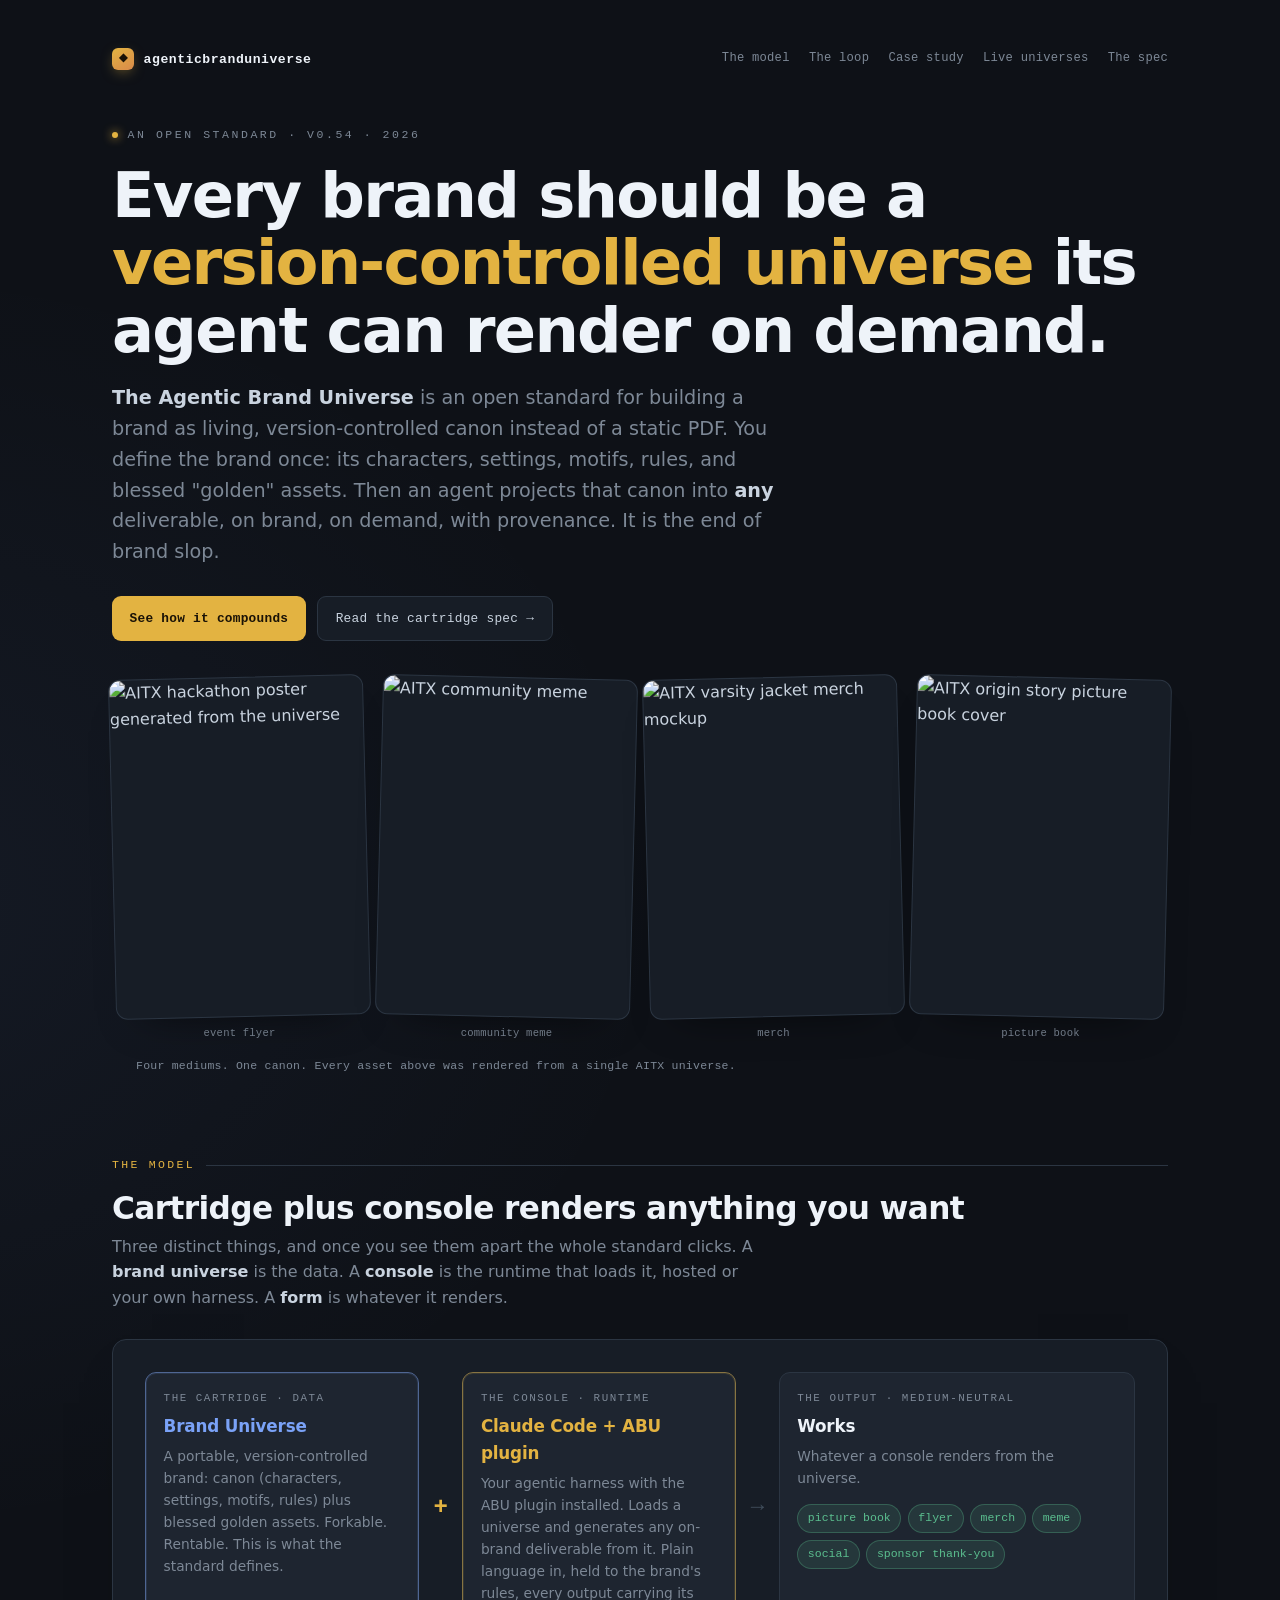
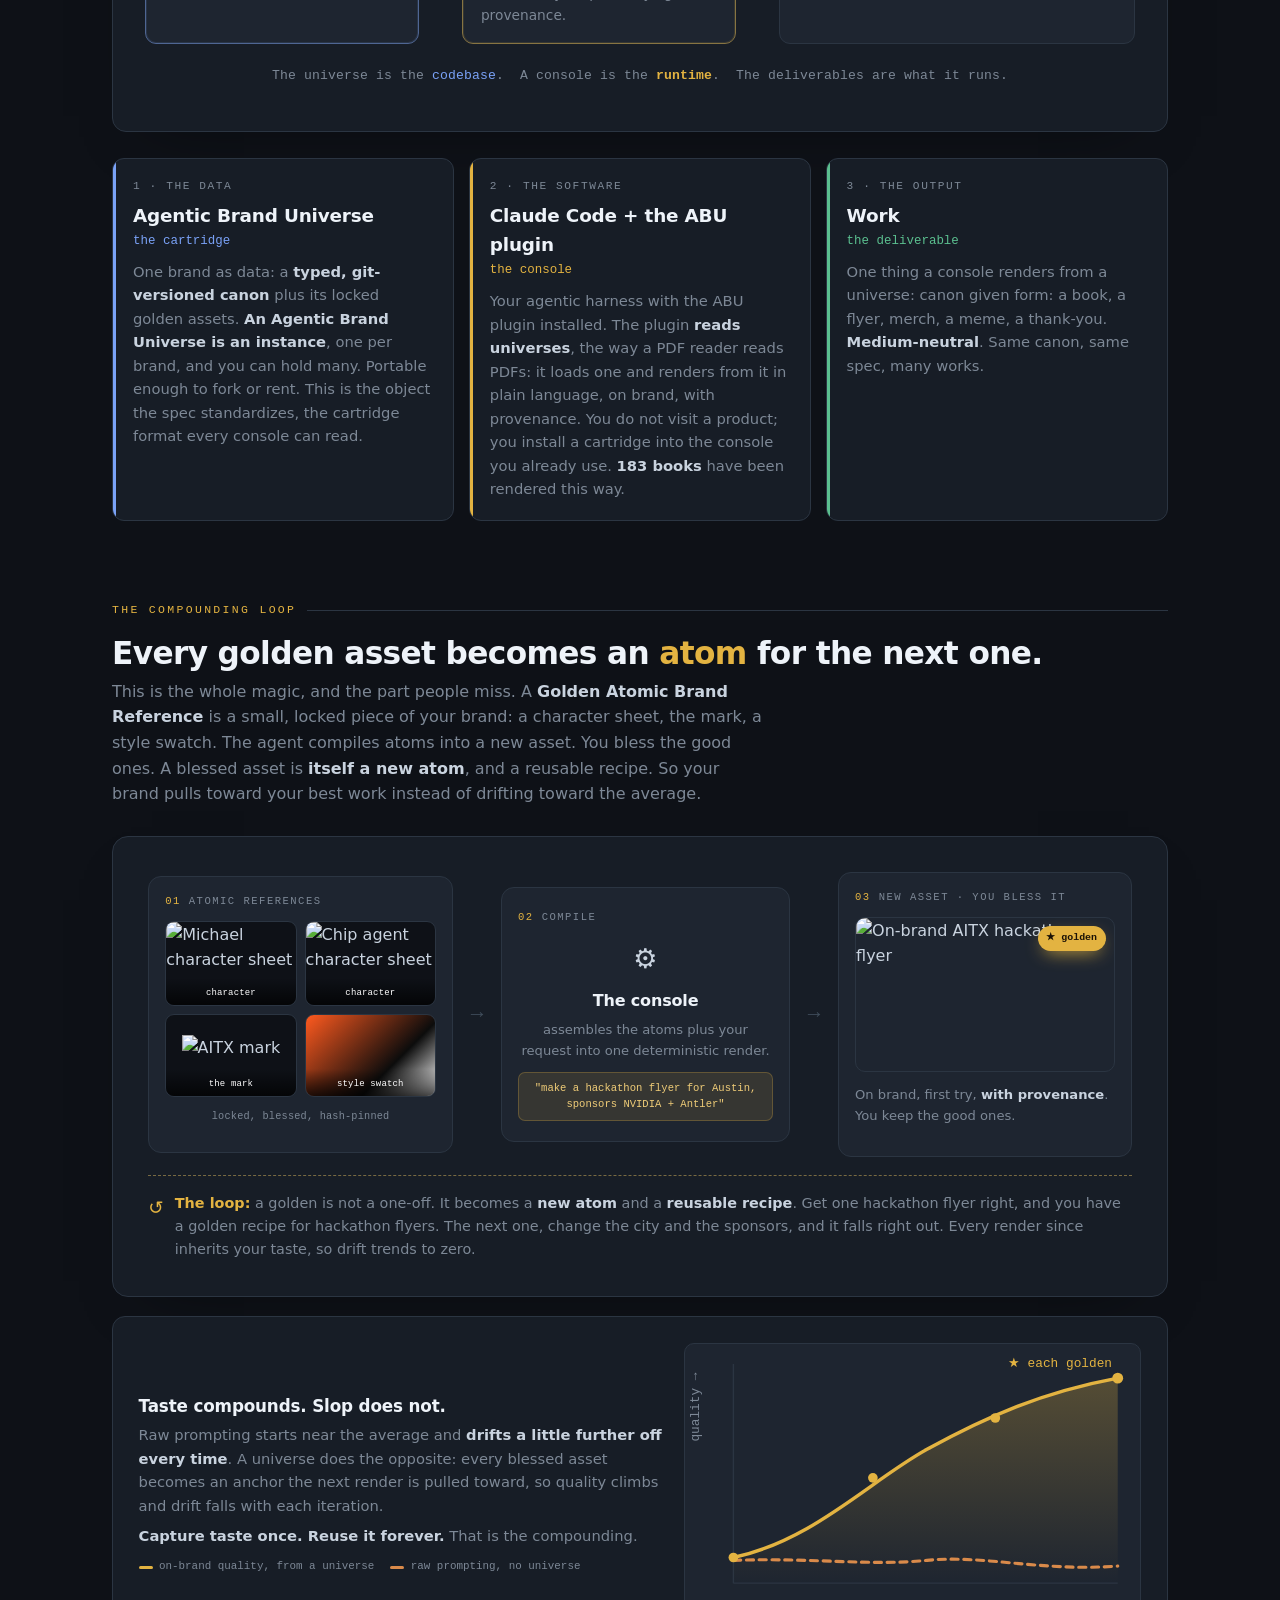
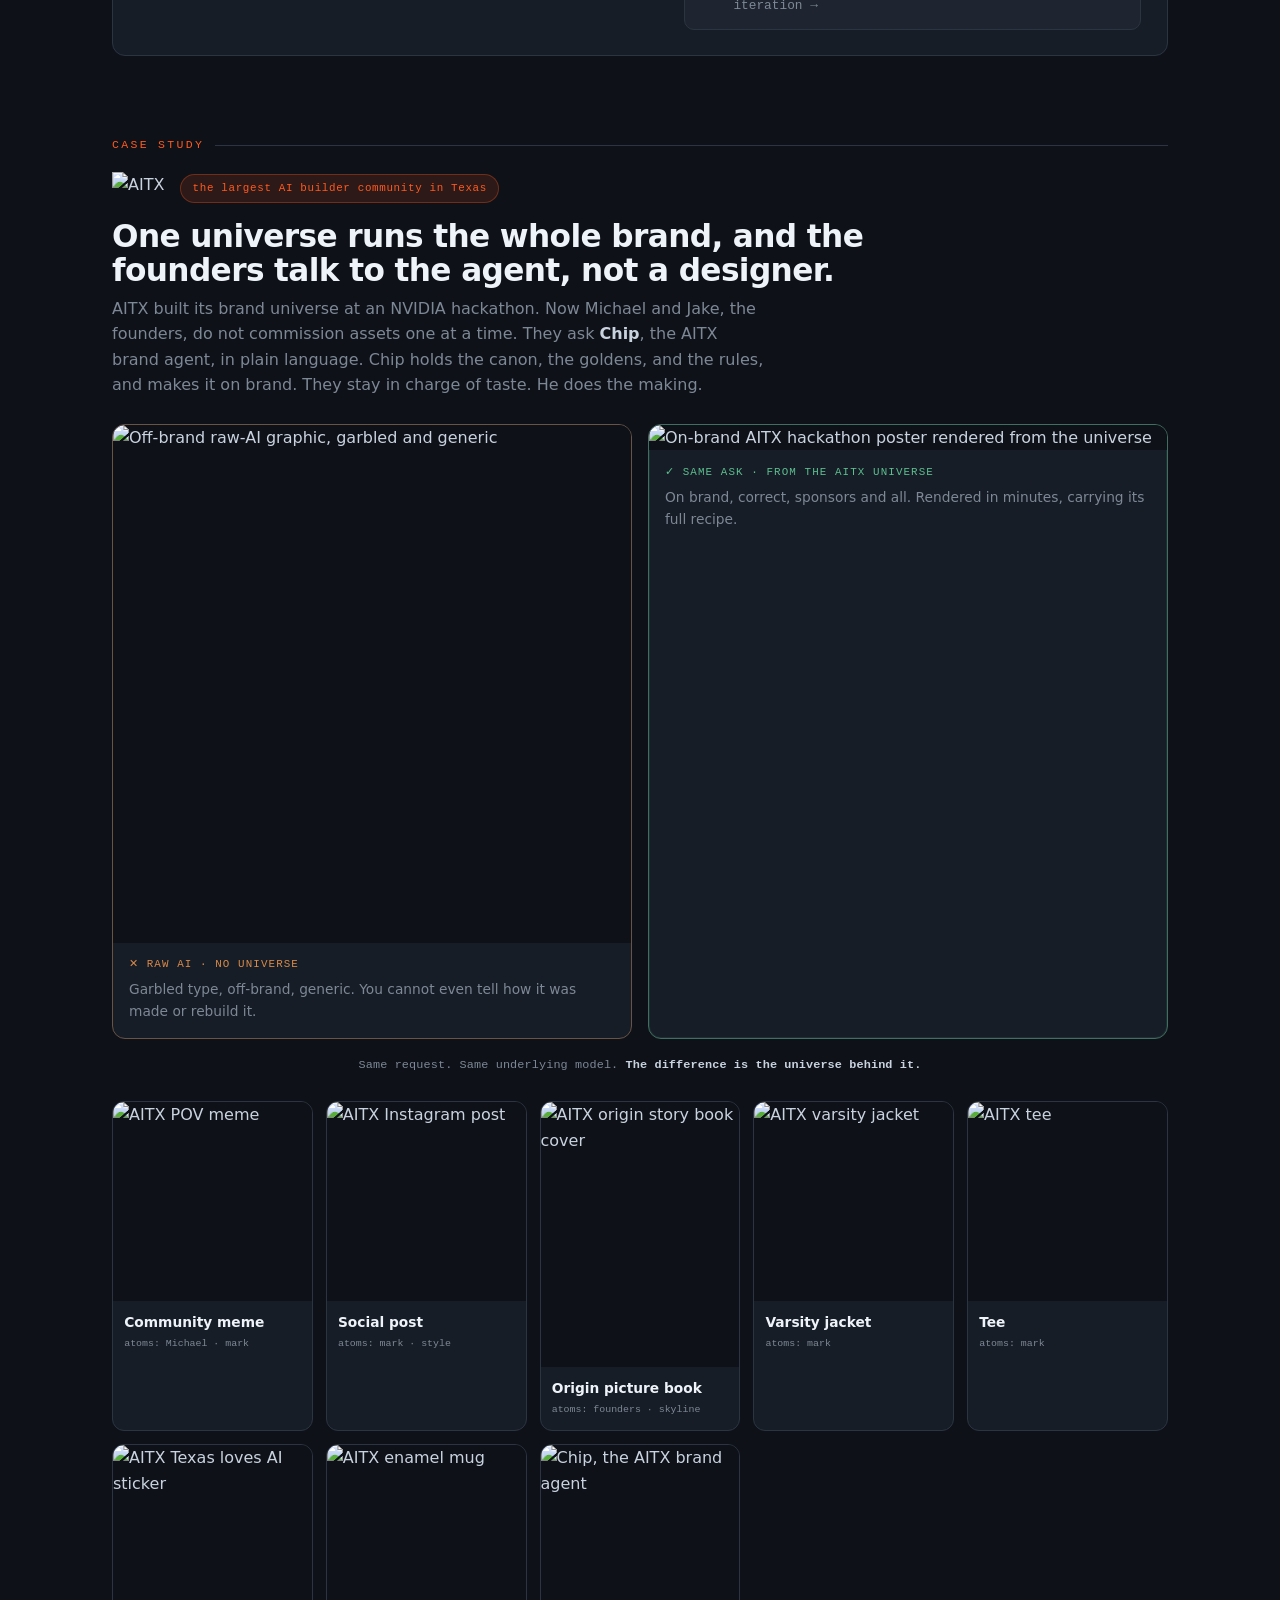
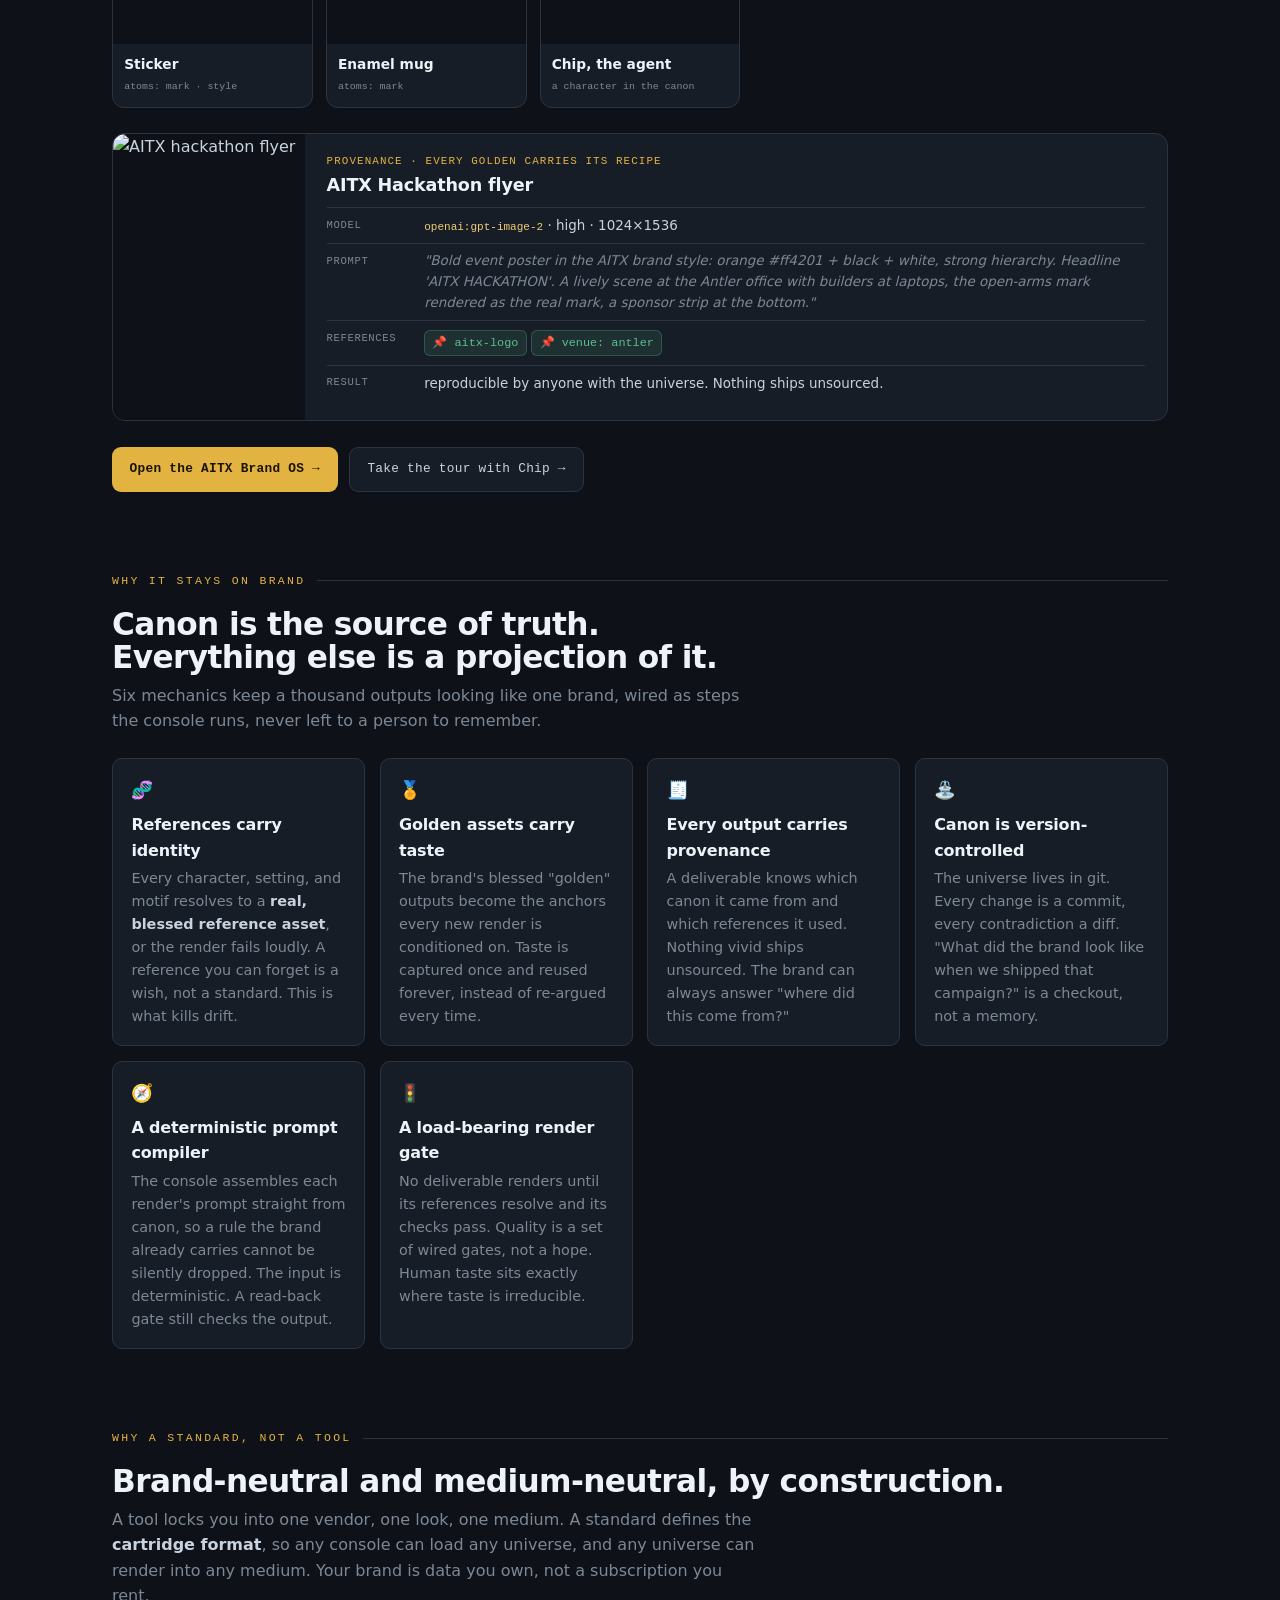
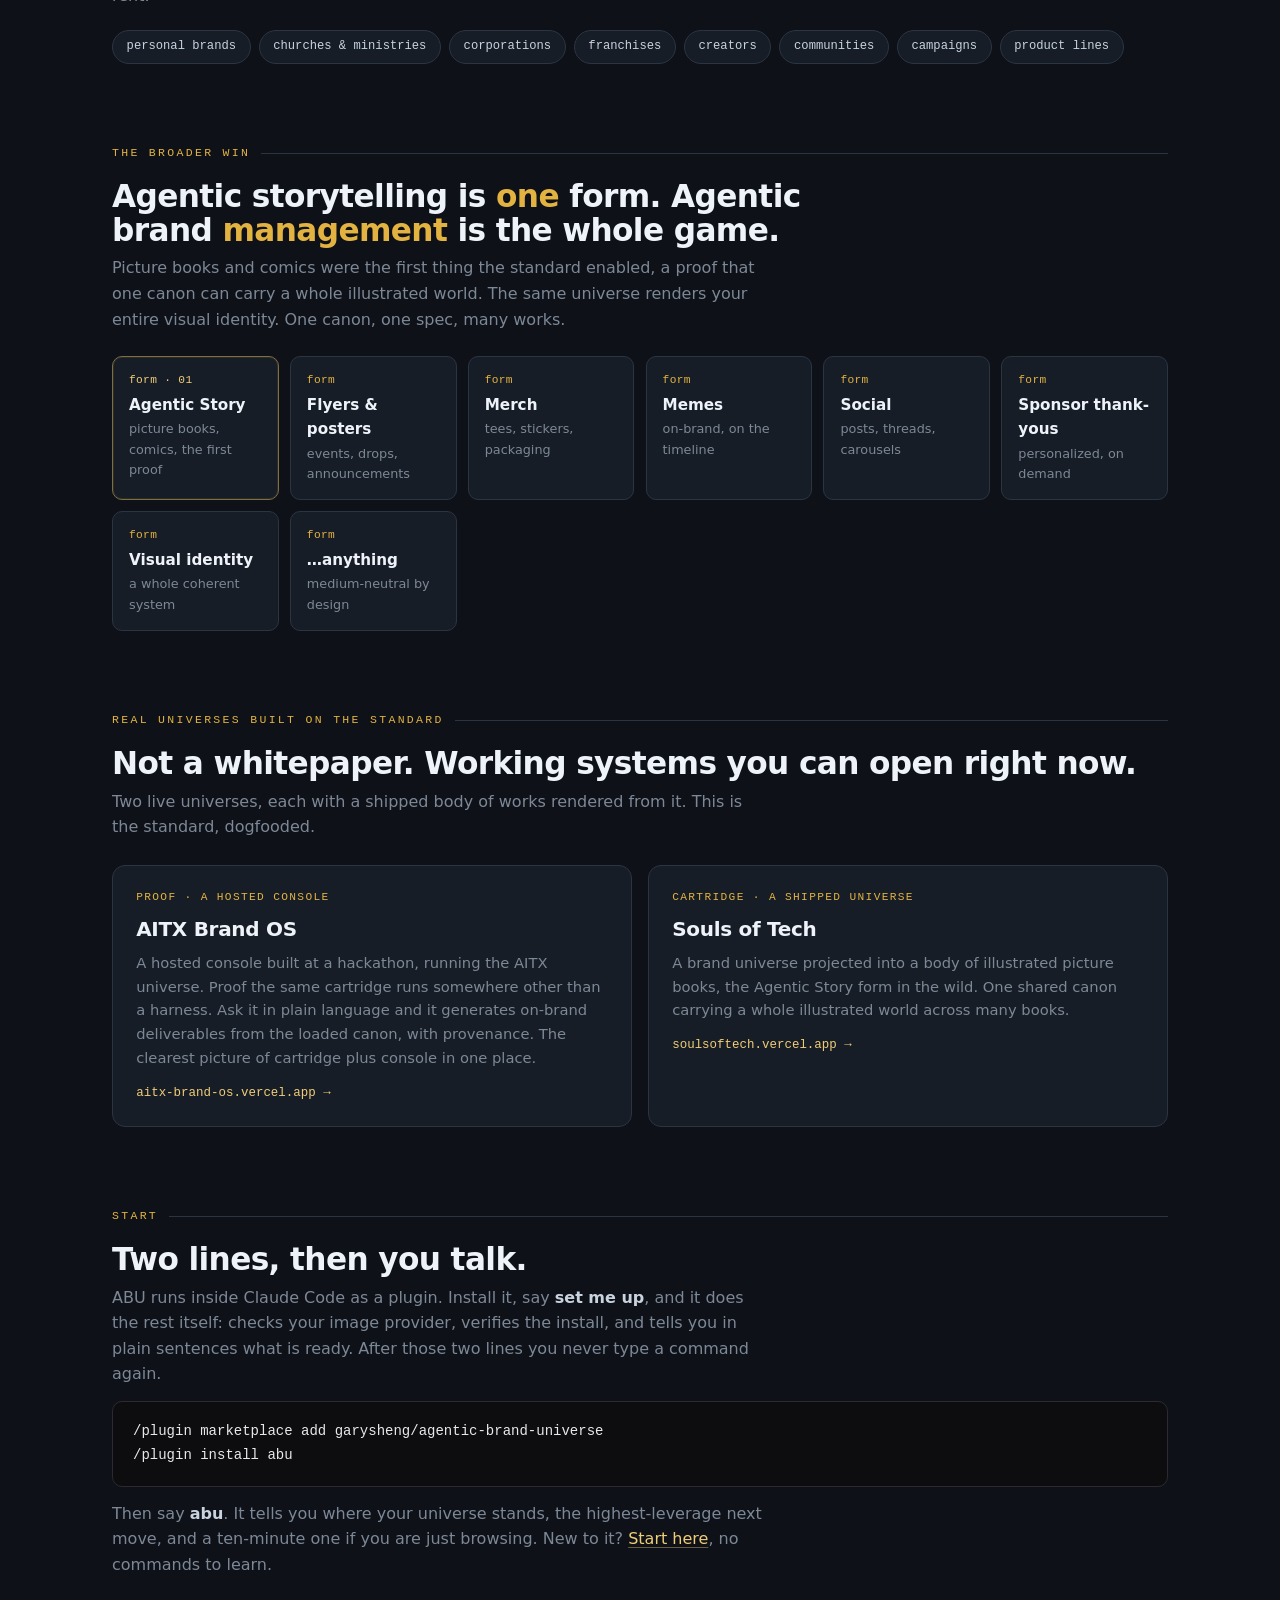
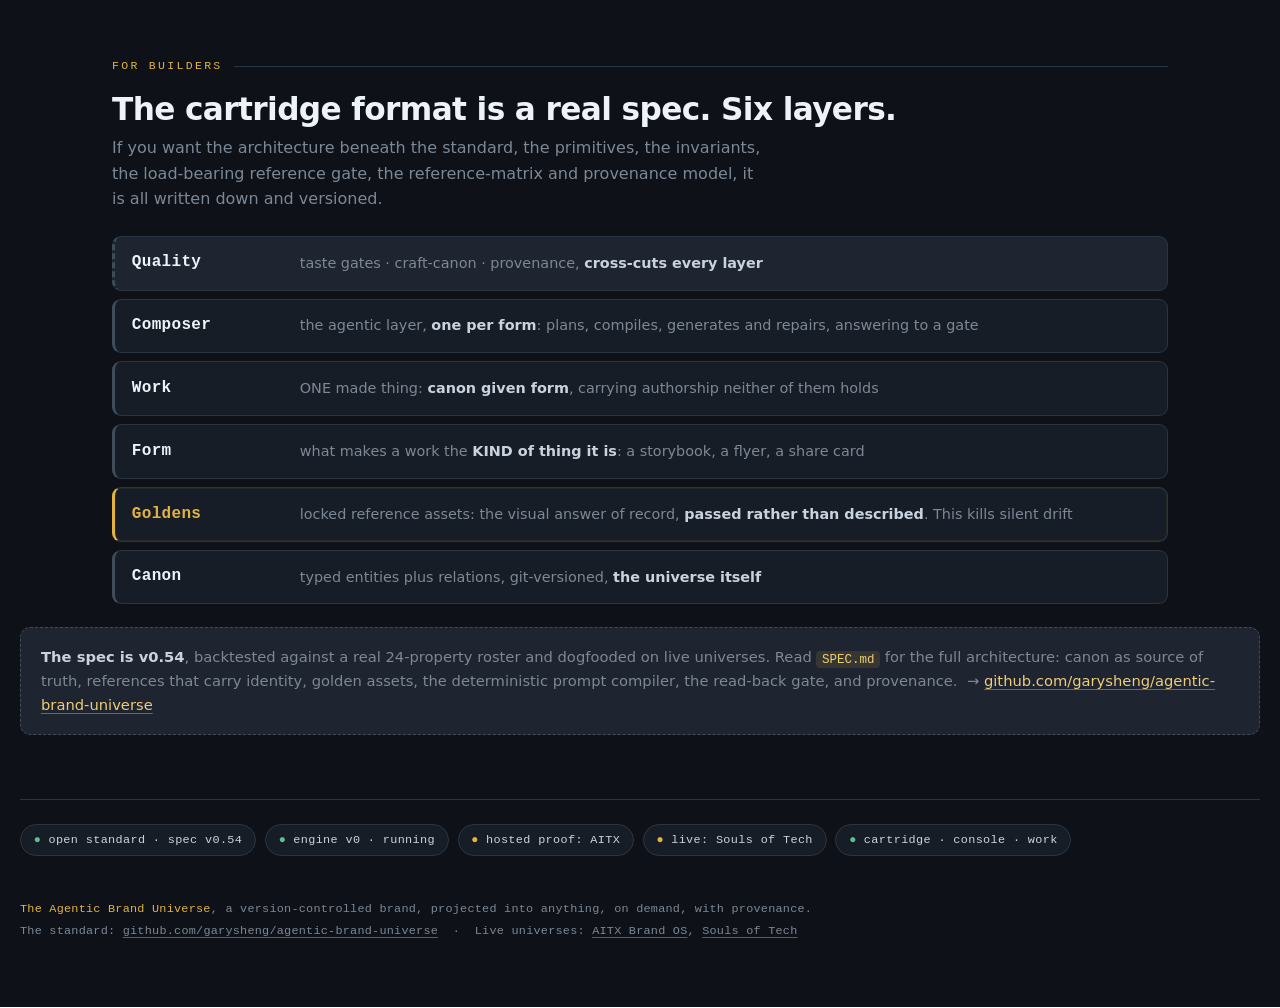
==== commit aa03ab44: "v1.34.0 (spec v0.54): gap-register sweep, batch 1 One register resolver for shooter, spread and cove" ====
--- a/site/index.html
+++ b/site/index.html
@@ -349,7 +349,7 @@
 
   <!-- HERO -->
   <header>
-    <p class="eyebrow"><span class="dot"></span> An open standard · v0.53 · 2026</p>
+    <p class="eyebrow"><span class="dot"></span> An open standard · v0.54 · 2026</p>
     <h1 class="thesis">Every brand should be a <em>version-controlled universe</em> its agent can render on demand.</h1>
     <p class="lede">
       <b>The Agentic Brand Universe</b> is an open standard for building a brand as living, version-controlled canon
@@ -705,7 +705,7 @@
     </div>
     </div>
     <p class="specnote">
-      <b>The spec is v0.53</b>, backtested against a real 24-property roster and dogfooded on live universes.
+      <b>The spec is v0.54</b>, backtested against a real 24-property roster and dogfooded on live universes.
       Read <code>SPEC.md</code> for the full architecture: canon as source of truth, references that carry
       identity, golden assets, the deterministic prompt compiler, the read-back gate, and provenance.
       &nbsp;→ <a href="https://github.com/garysheng/agentic-brand-universe/blob/master/SPEC.md" target="_blank" rel="noopener">github.com/garysheng/agentic-brand-universe</a>
@@ -713,7 +713,7 @@
   </section>
 
   <div class="status">
-    <span class="pill"><span class="g">●</span> open standard · spec v0.53</span>
+    <span class="pill"><span class="g">●</span> open standard · spec v0.54</span>
     <span class="pill"><span class="g">●</span> engine v0 · running</span>
     <span class="pill"><span class="y">●</span> hosted proof: AITX</span>
     <span class="pill"><span class="y">●</span> live: Souls of Tech</span>
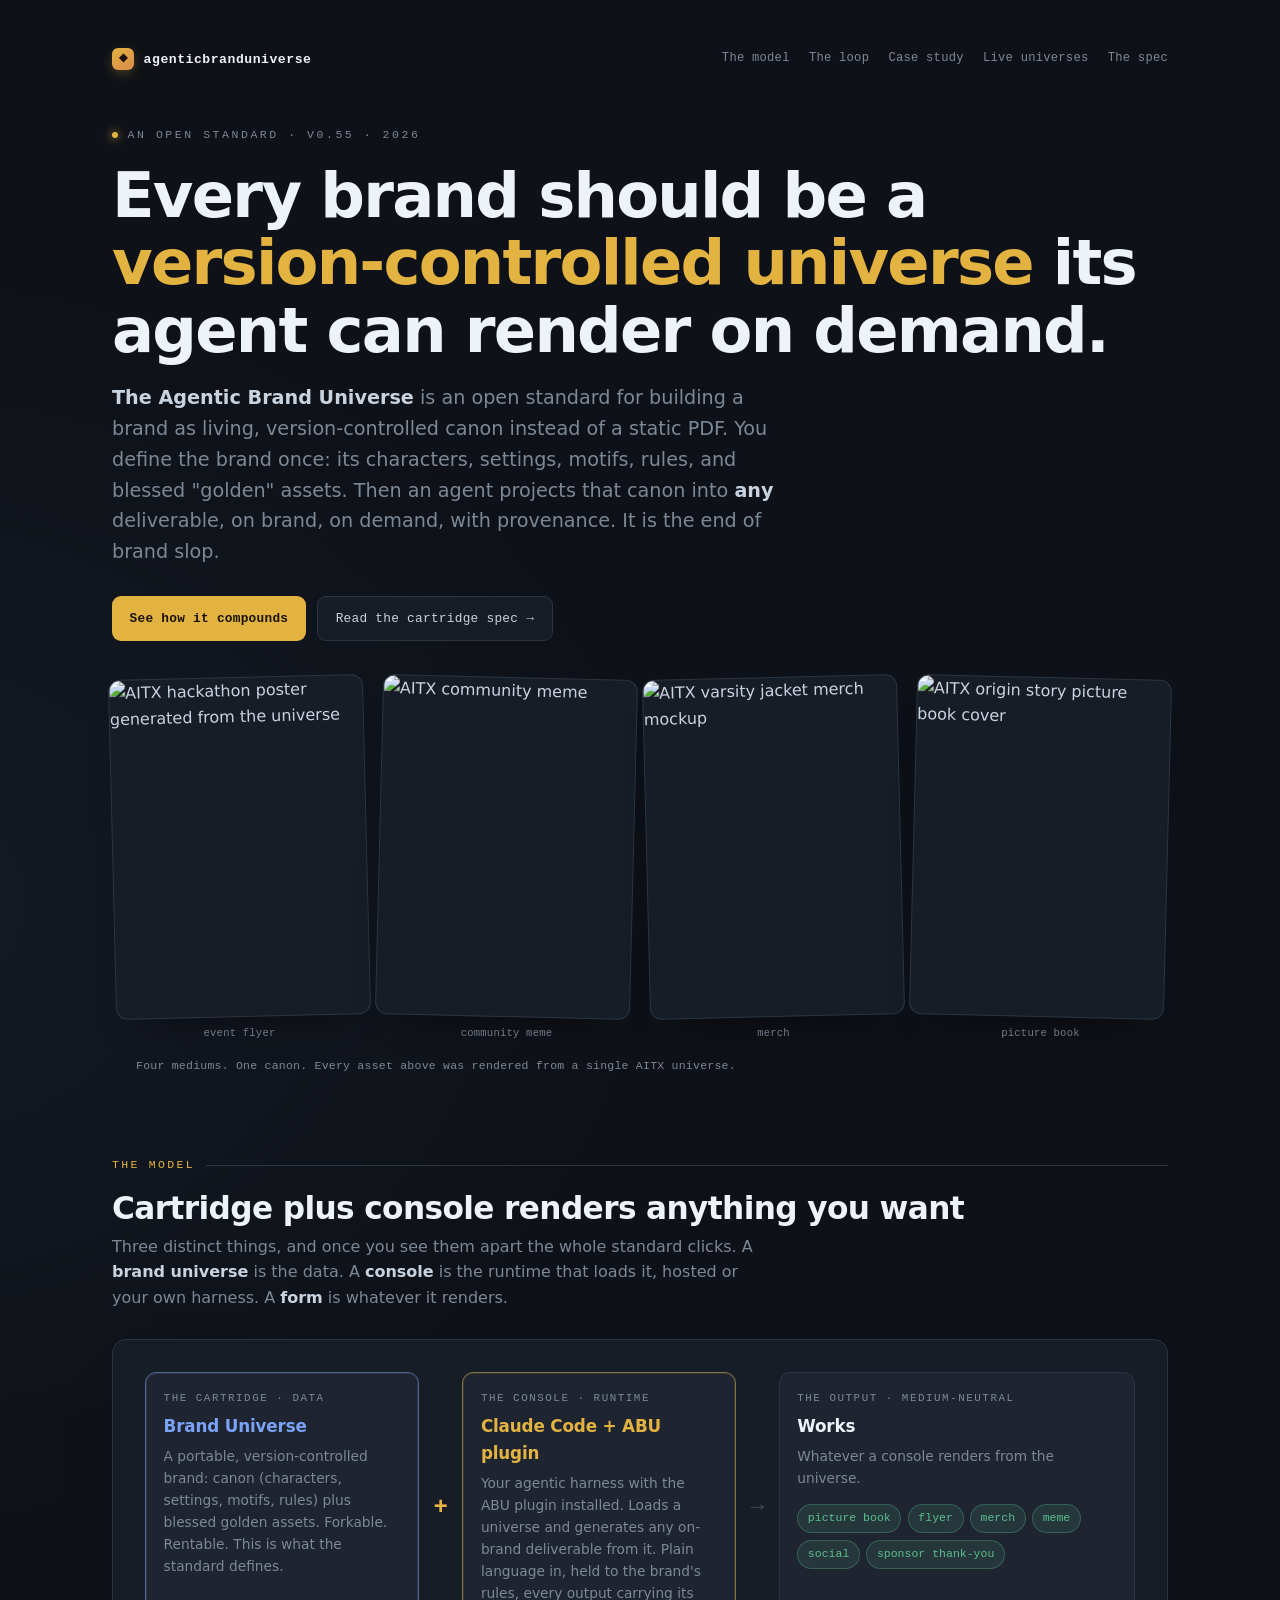
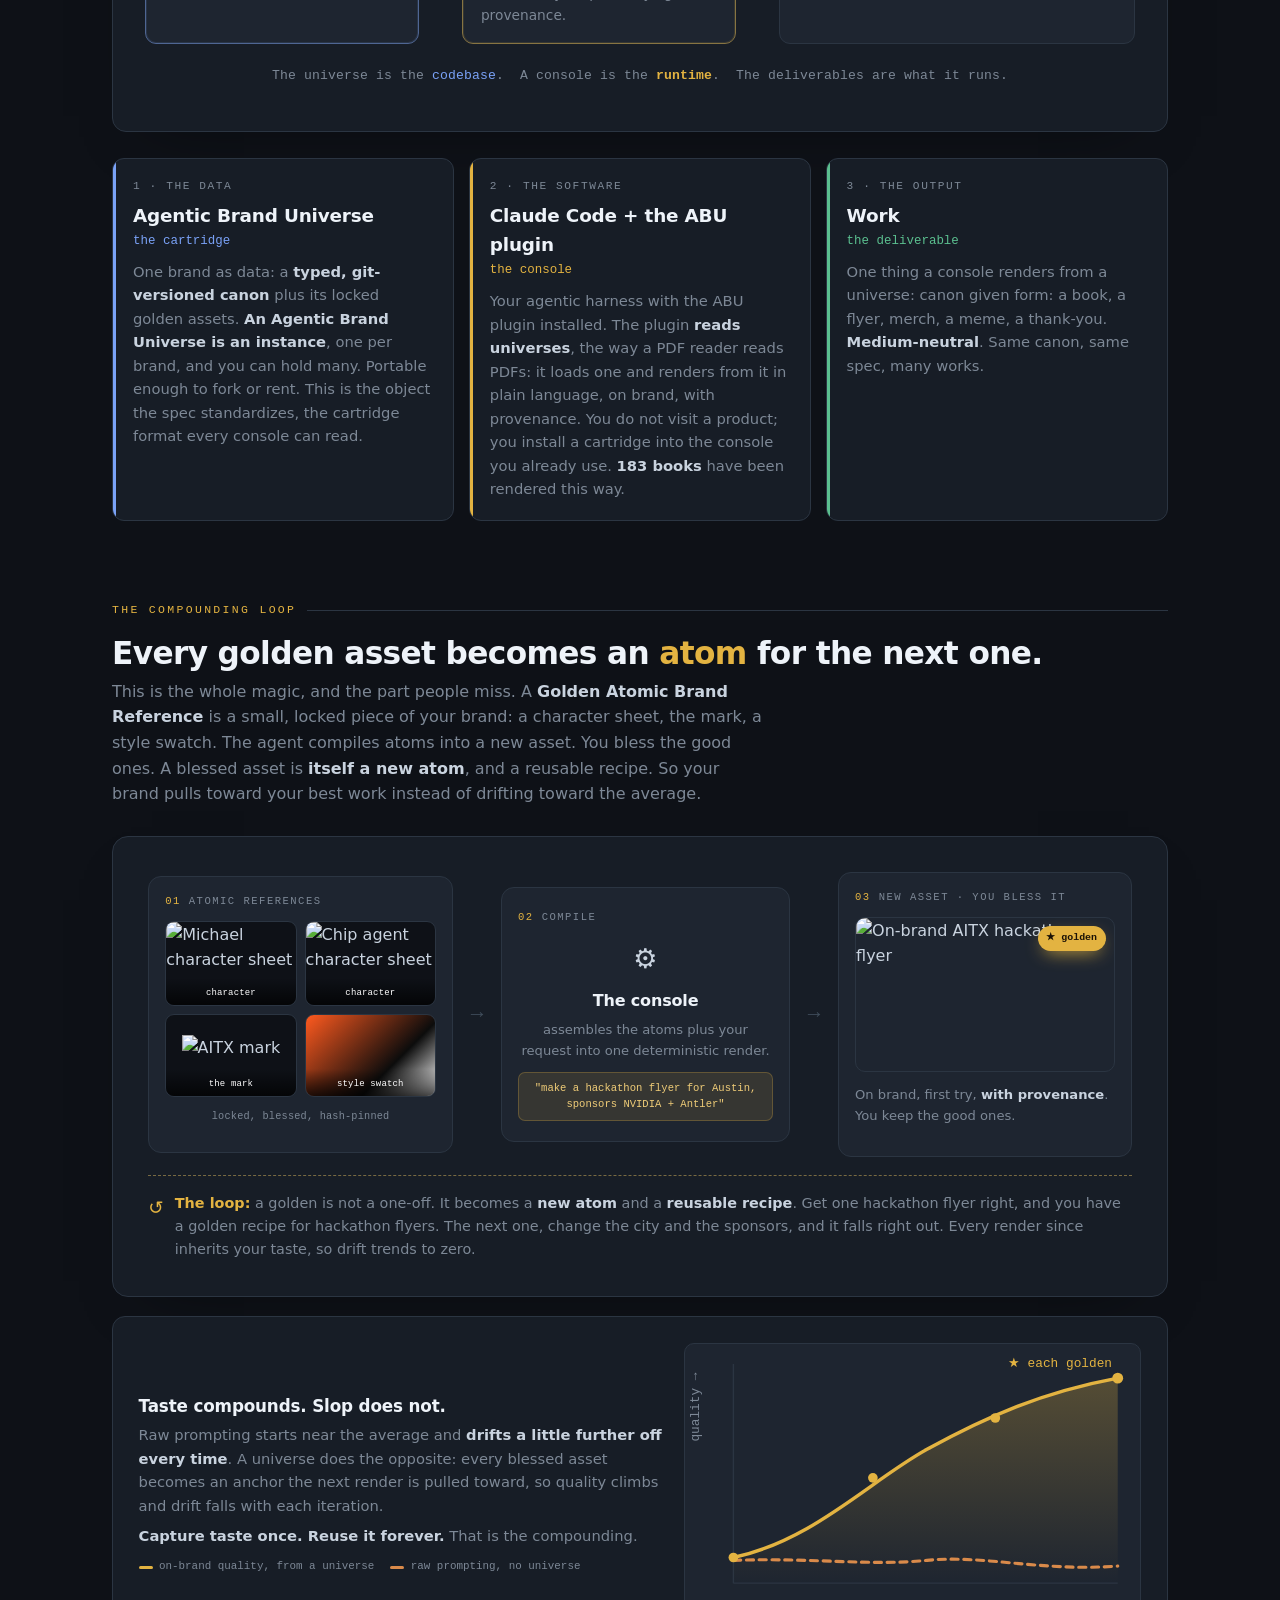
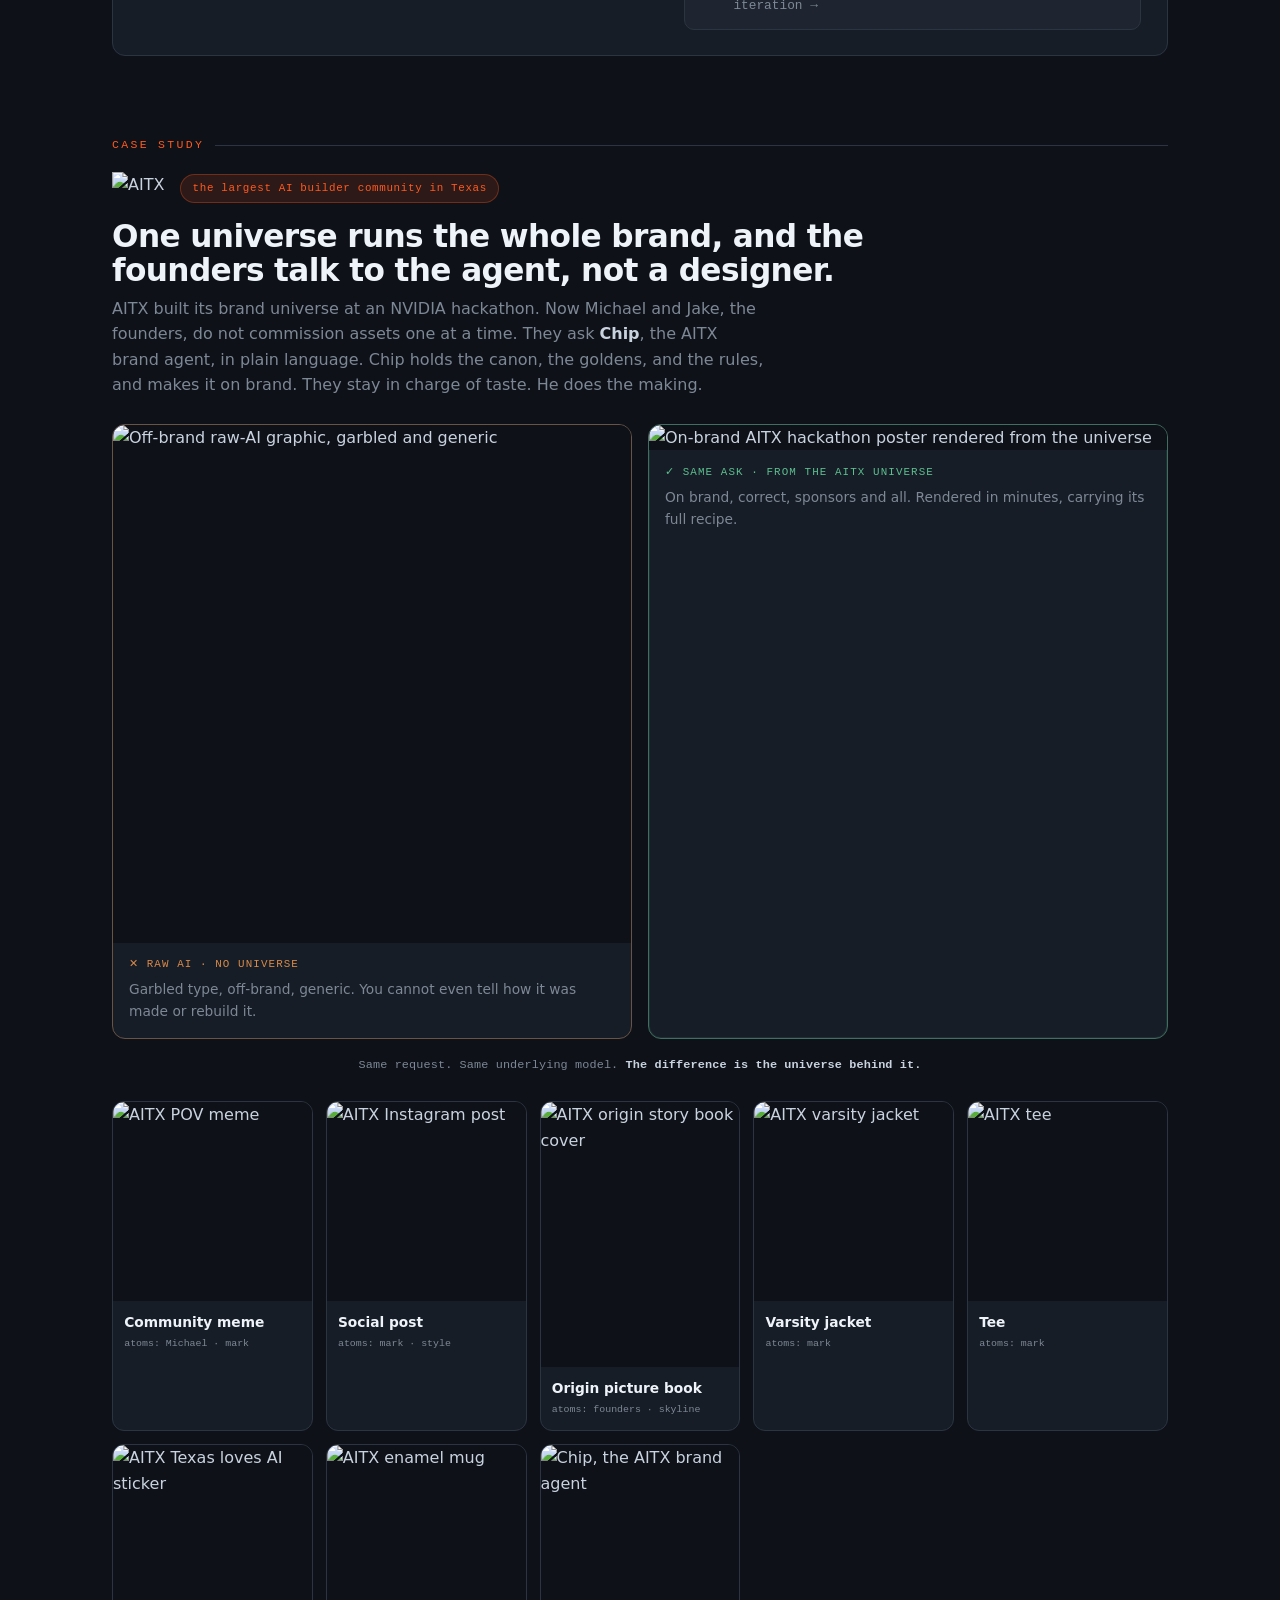
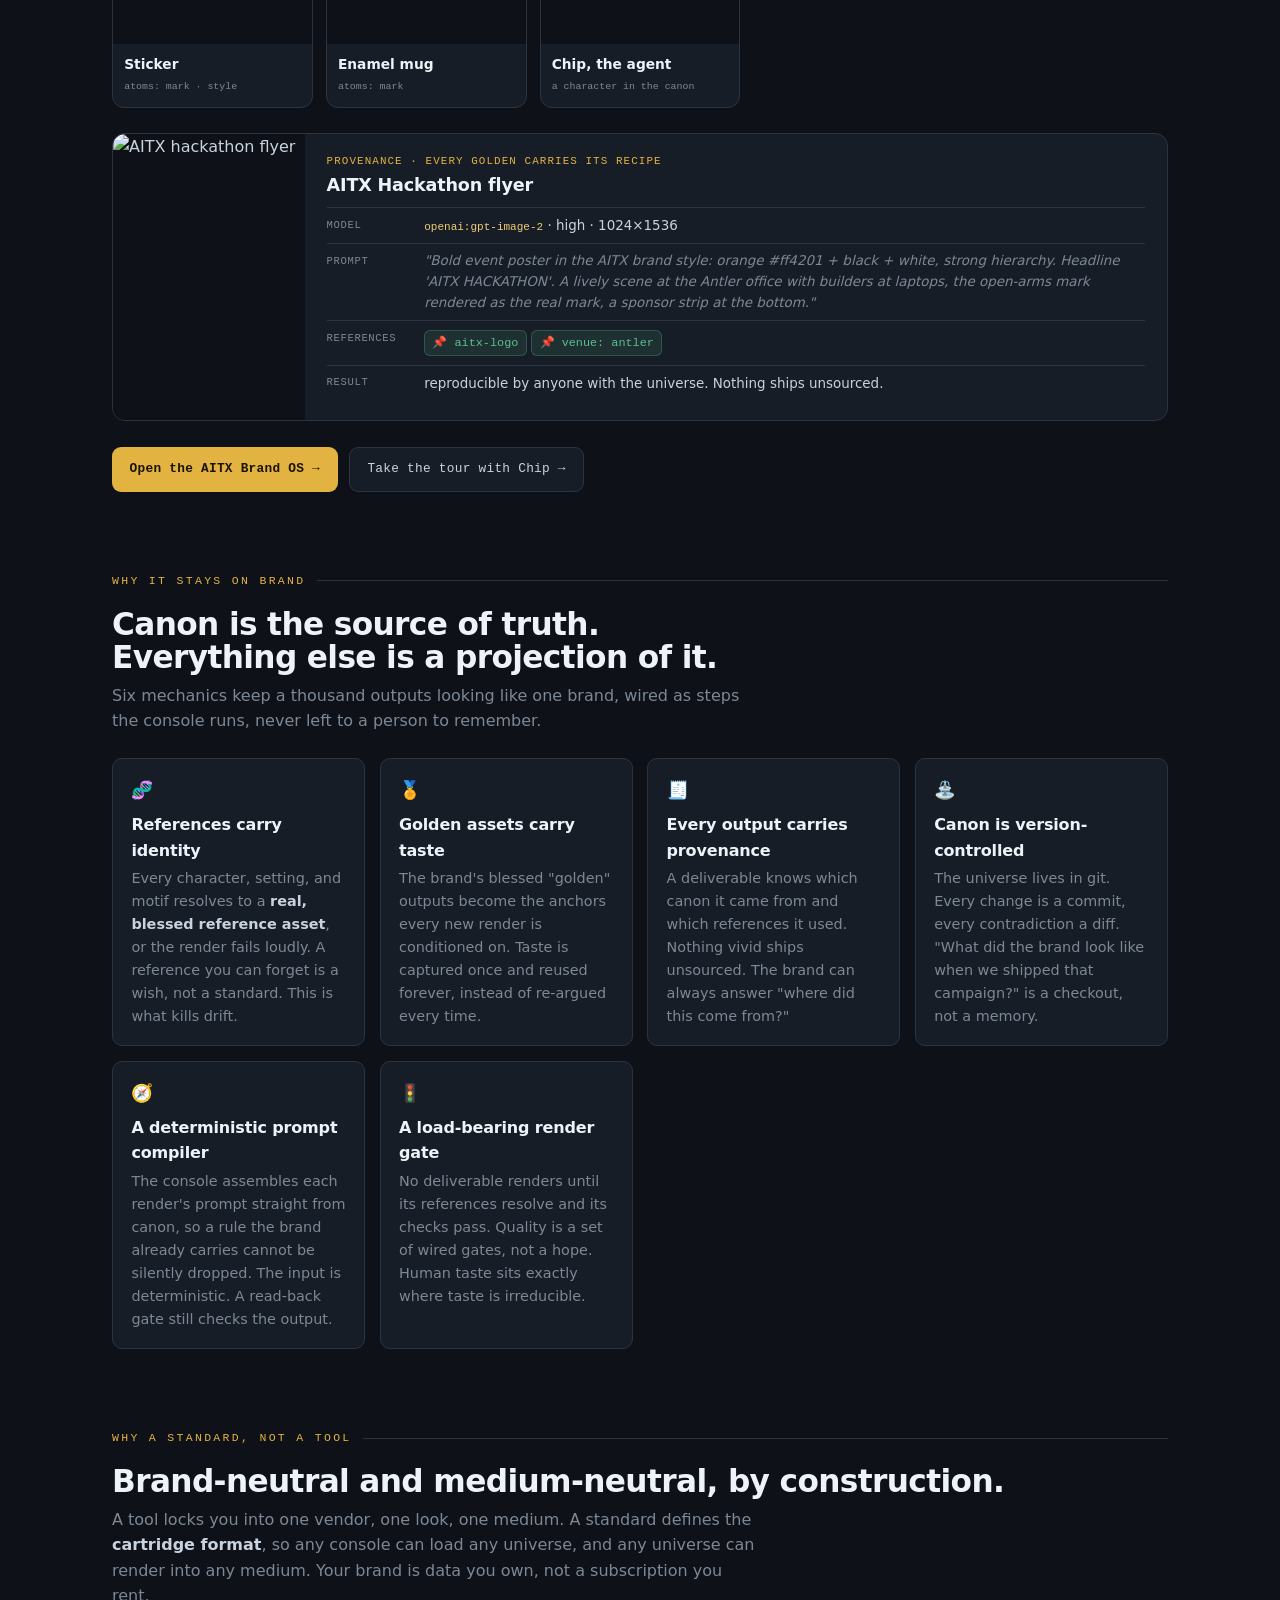
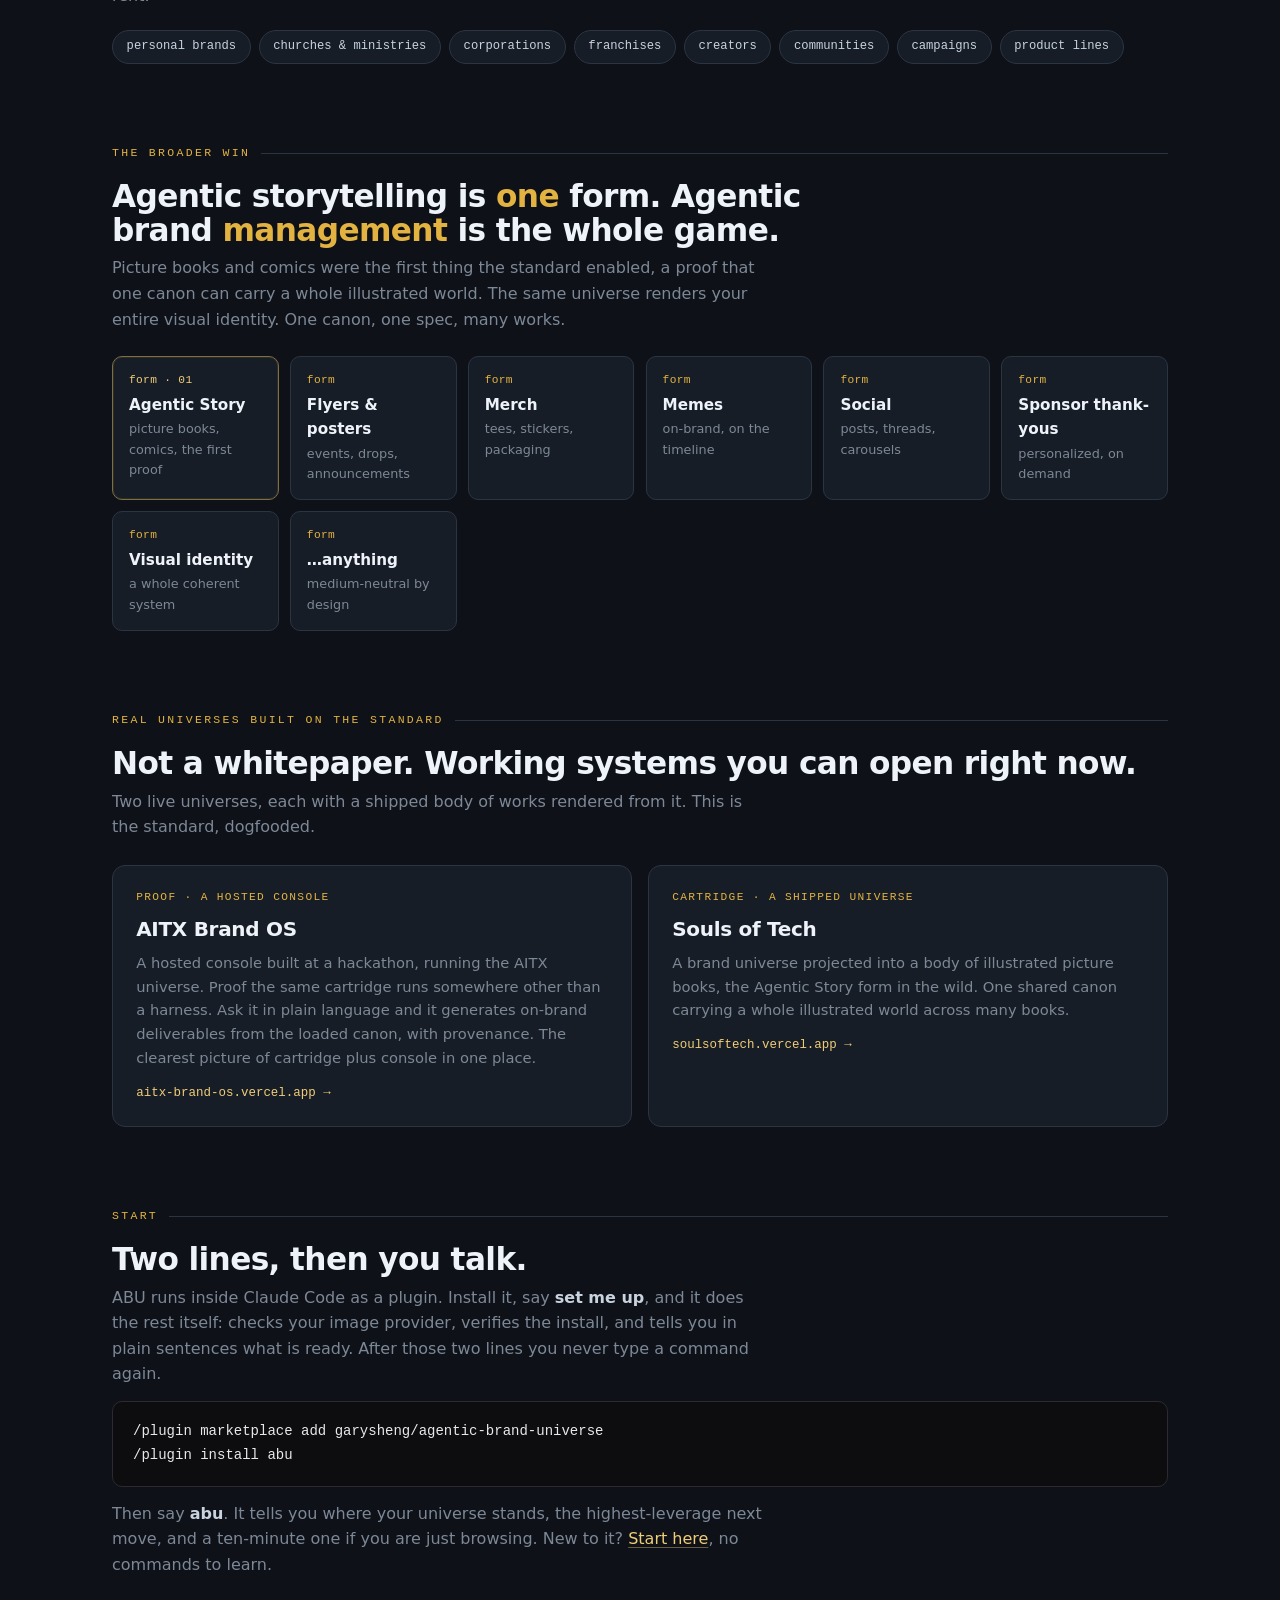
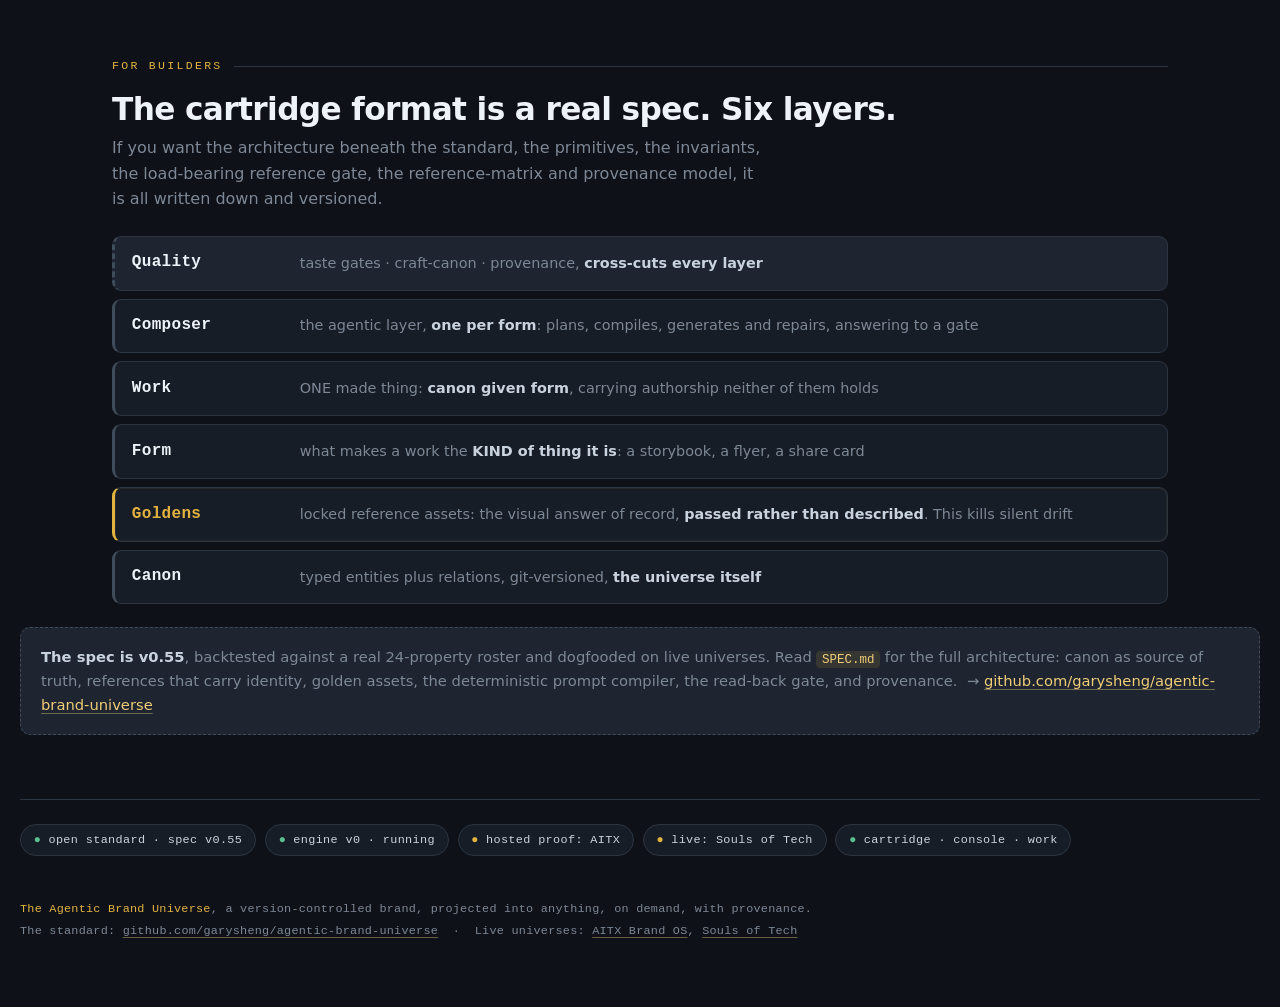
==== commit 0ab0fa00: "v1.35.0 (spec v0.55): gap-register sweep, batch 2 Declared vocabulary instead of literals: VM anchor" ====
--- a/site/index.html
+++ b/site/index.html
@@ -349,7 +349,7 @@
 
   <!-- HERO -->
   <header>
-    <p class="eyebrow"><span class="dot"></span> An open standard · v0.54 · 2026</p>
+    <p class="eyebrow"><span class="dot"></span> An open standard · v0.55 · 2026</p>
     <h1 class="thesis">Every brand should be a <em>version-controlled universe</em> its agent can render on demand.</h1>
     <p class="lede">
       <b>The Agentic Brand Universe</b> is an open standard for building a brand as living, version-controlled canon
@@ -705,7 +705,7 @@
     </div>
     </div>
     <p class="specnote">
-      <b>The spec is v0.54</b>, backtested against a real 24-property roster and dogfooded on live universes.
+      <b>The spec is v0.55</b>, backtested against a real 24-property roster and dogfooded on live universes.
       Read <code>SPEC.md</code> for the full architecture: canon as source of truth, references that carry
       identity, golden assets, the deterministic prompt compiler, the read-back gate, and provenance.
       &nbsp;→ <a href="https://github.com/garysheng/agentic-brand-universe/blob/master/SPEC.md" target="_blank" rel="noopener">github.com/garysheng/agentic-brand-universe</a>
@@ -713,7 +713,7 @@
   </section>
 
   <div class="status">
-    <span class="pill"><span class="g">●</span> open standard · spec v0.54</span>
+    <span class="pill"><span class="g">●</span> open standard · spec v0.55</span>
     <span class="pill"><span class="g">●</span> engine v0 · running</span>
     <span class="pill"><span class="y">●</span> hosted proof: AITX</span>
     <span class="pill"><span class="y">●</span> live: Souls of Tech</span>
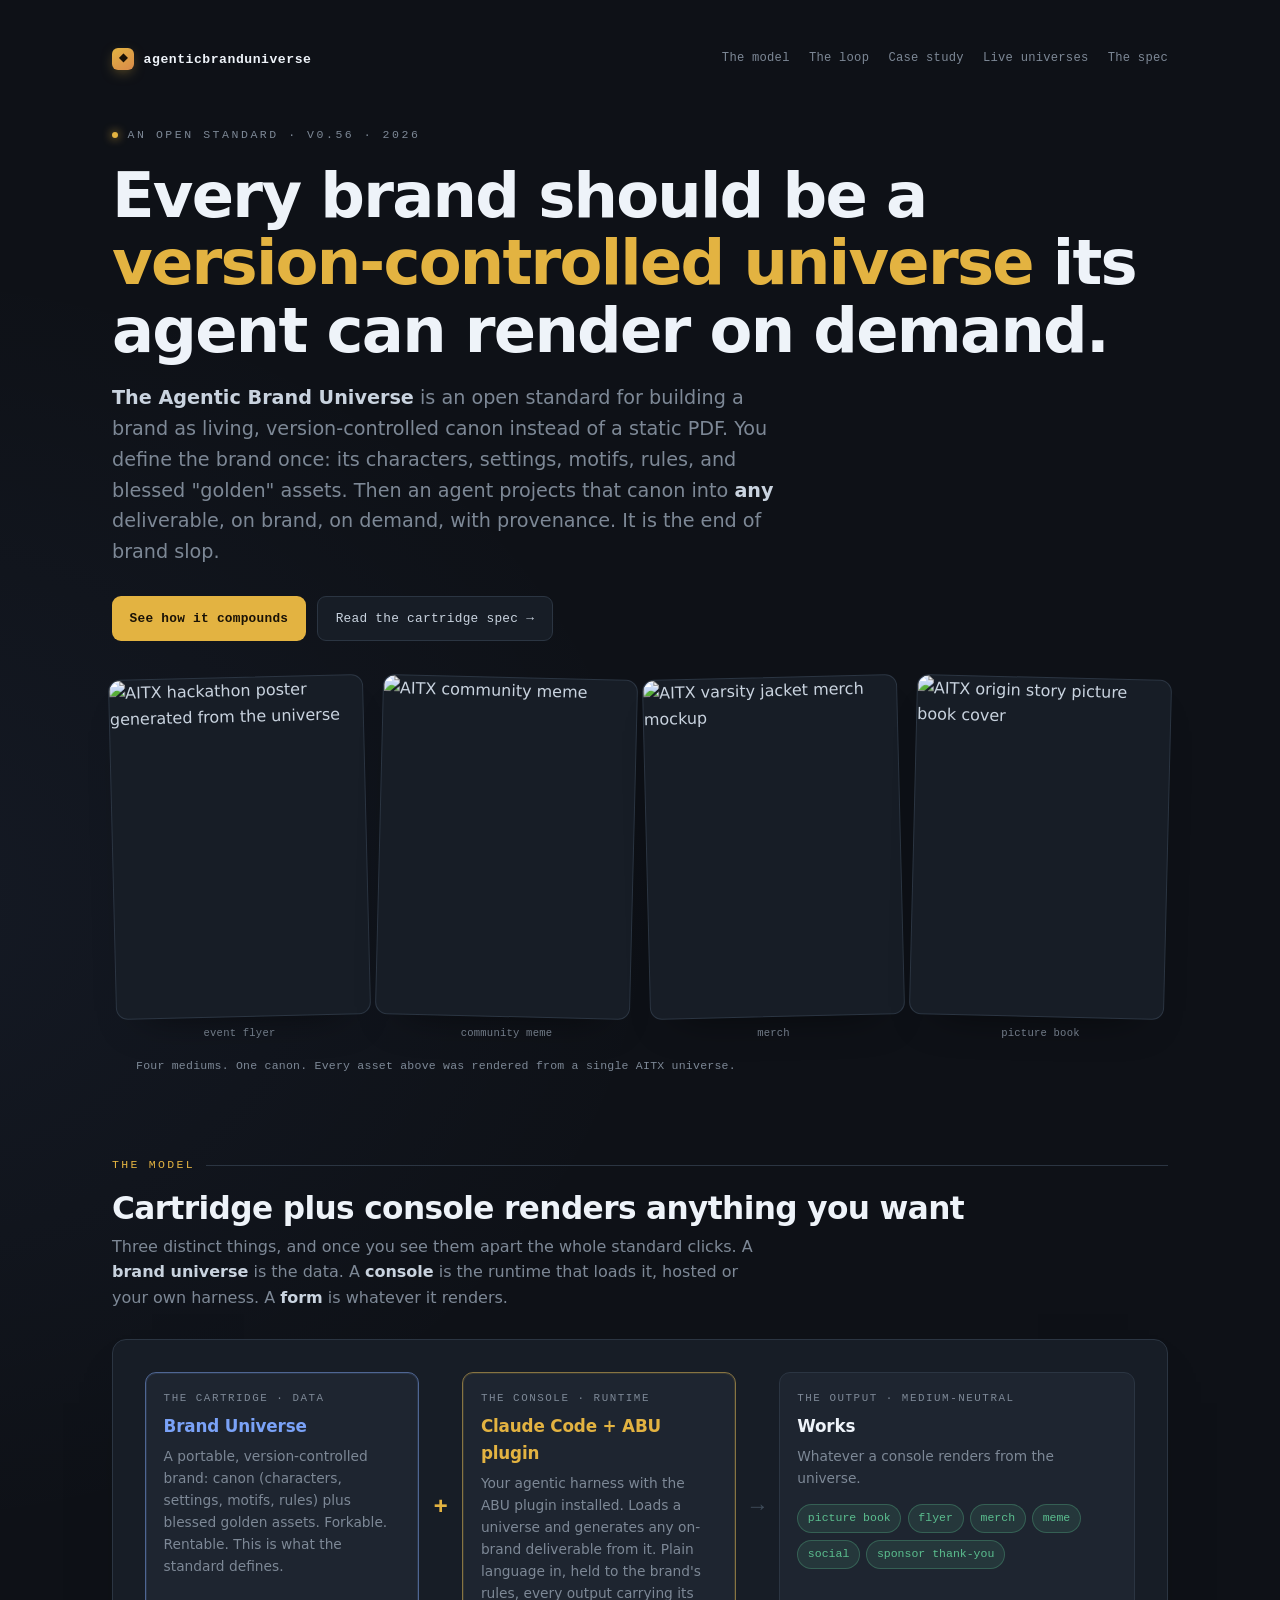
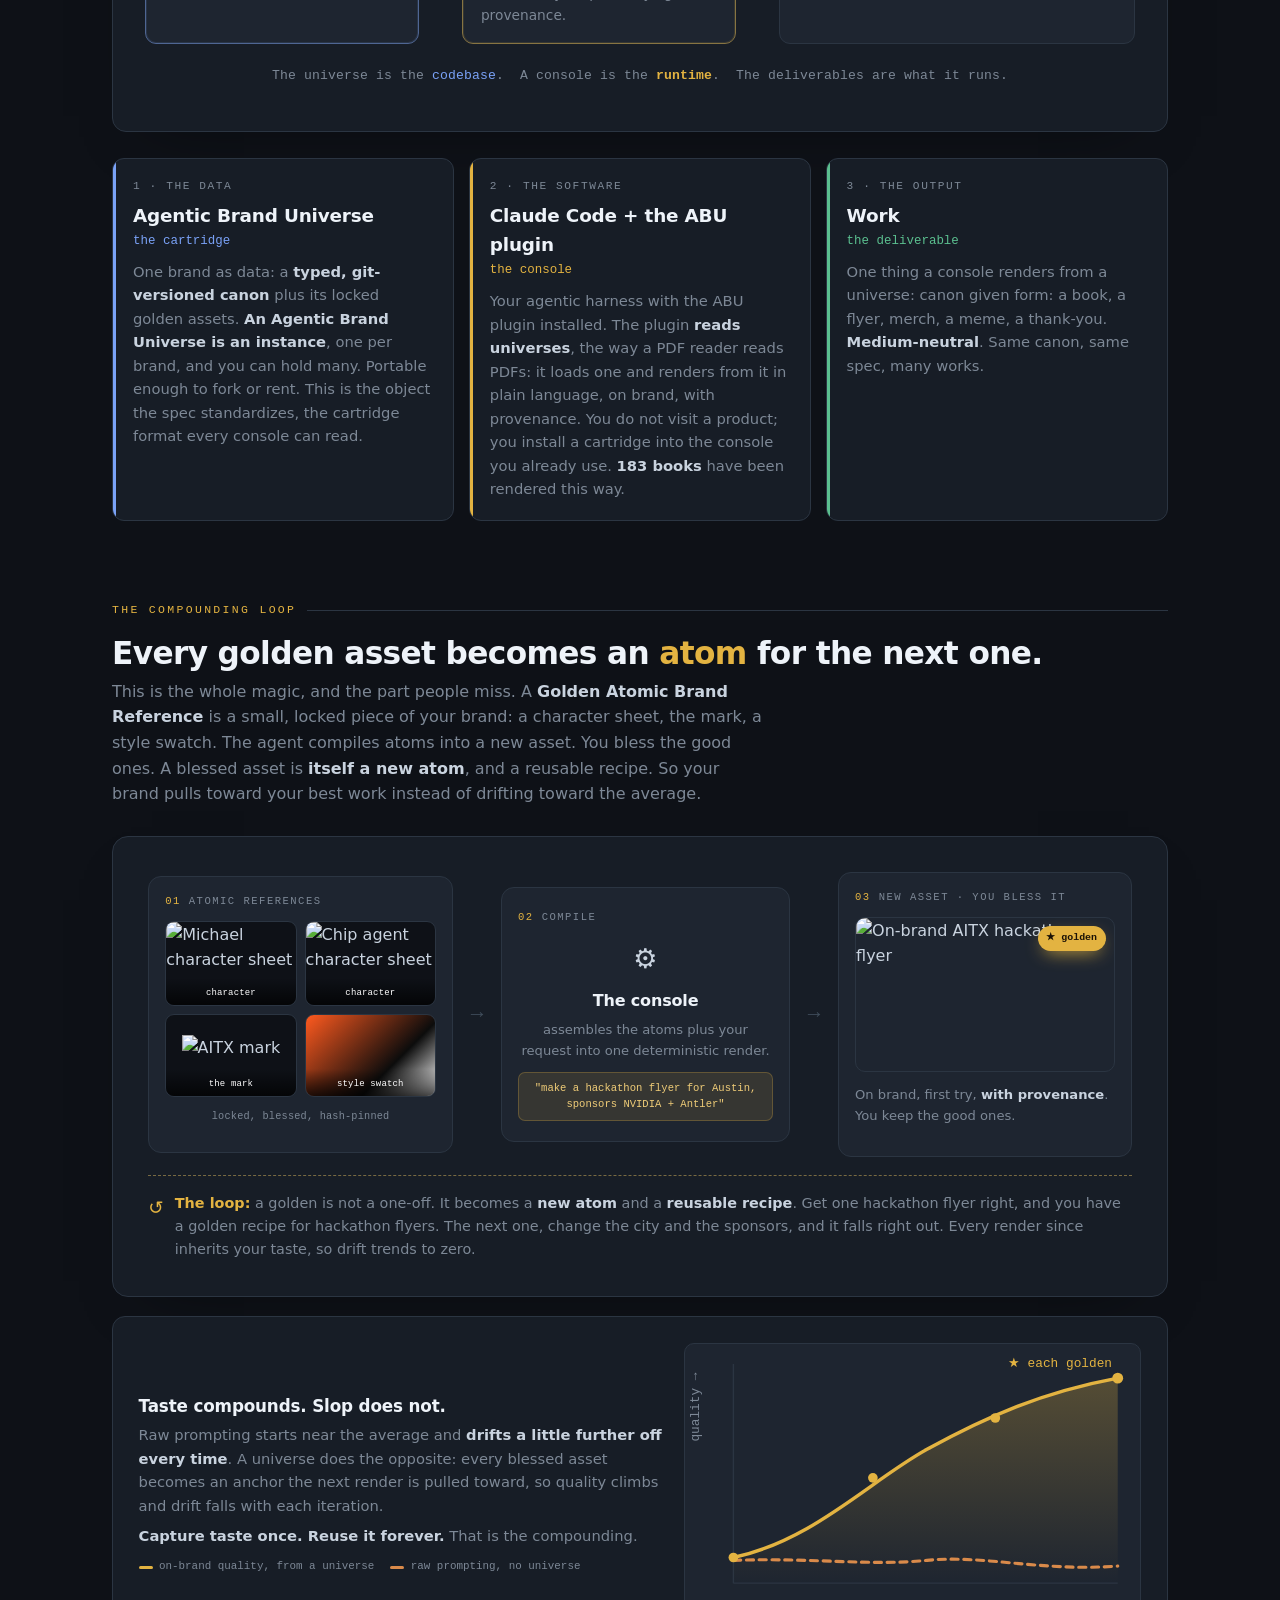
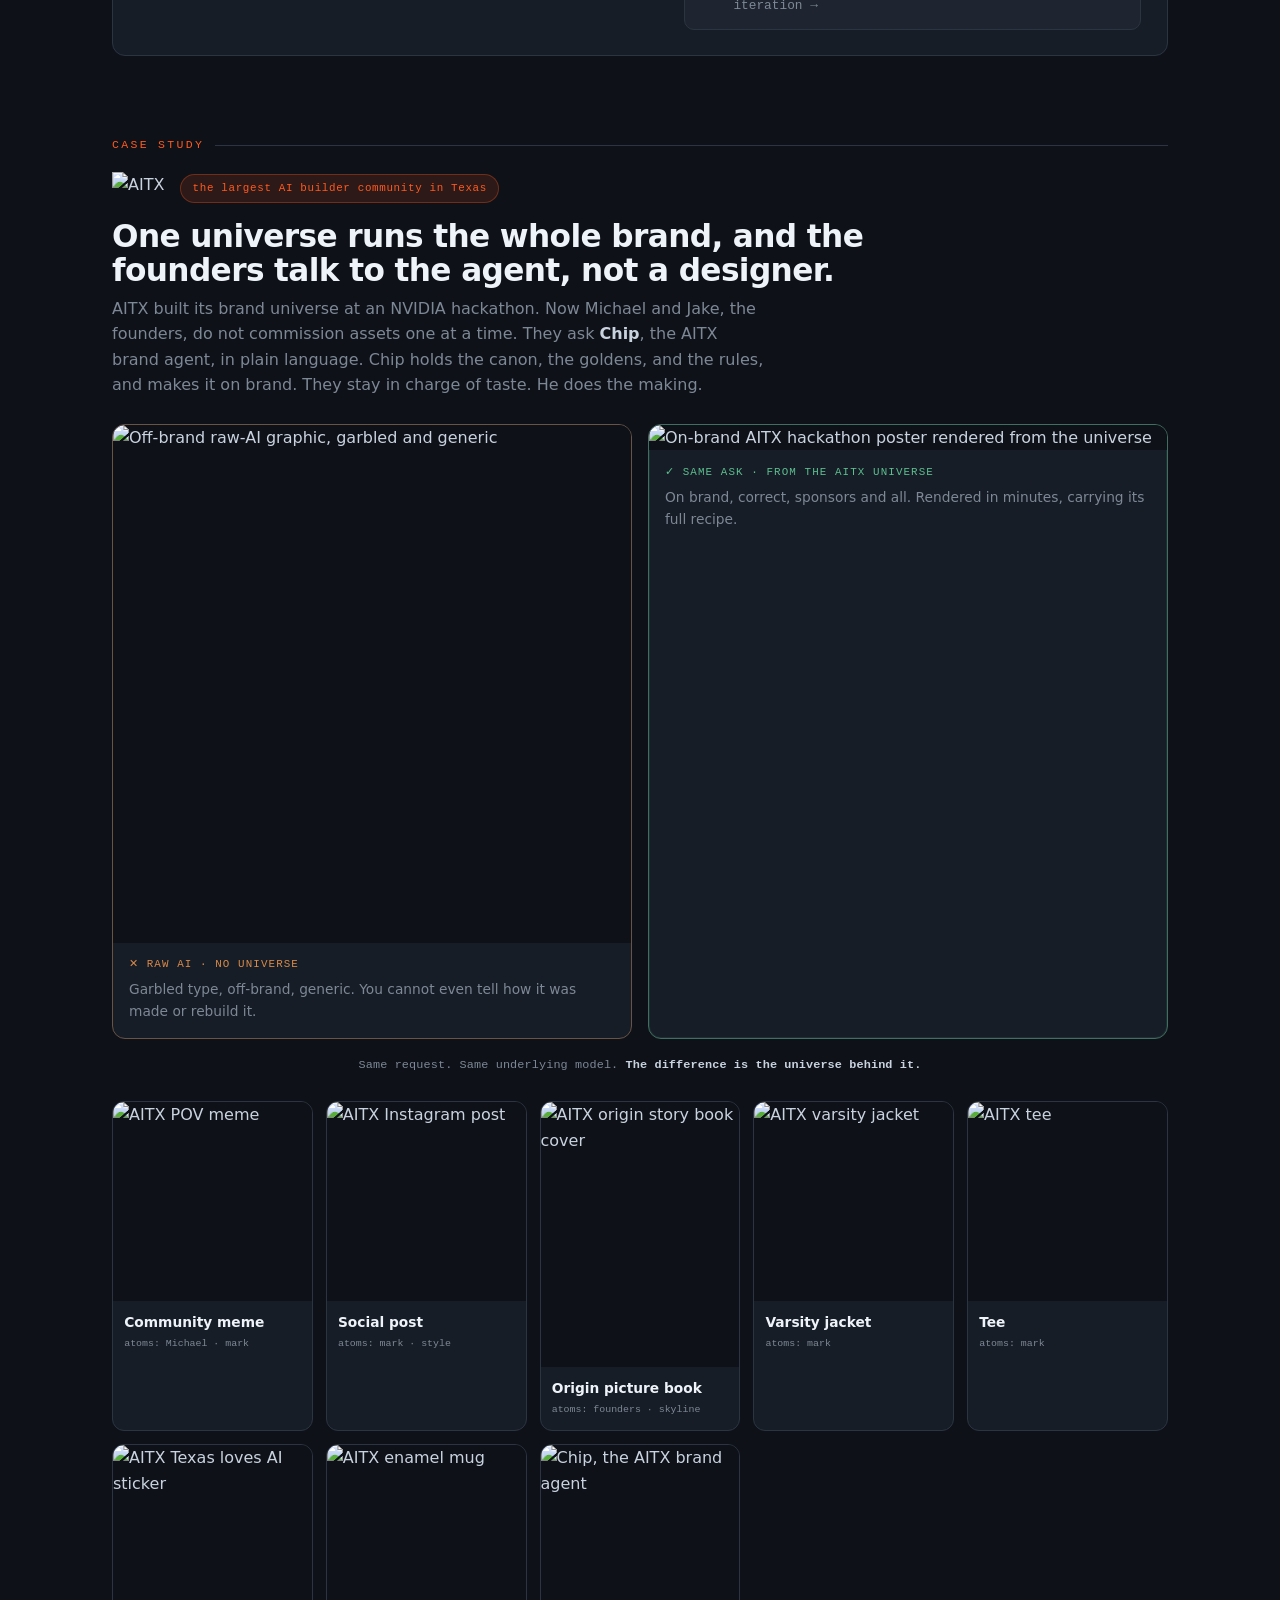
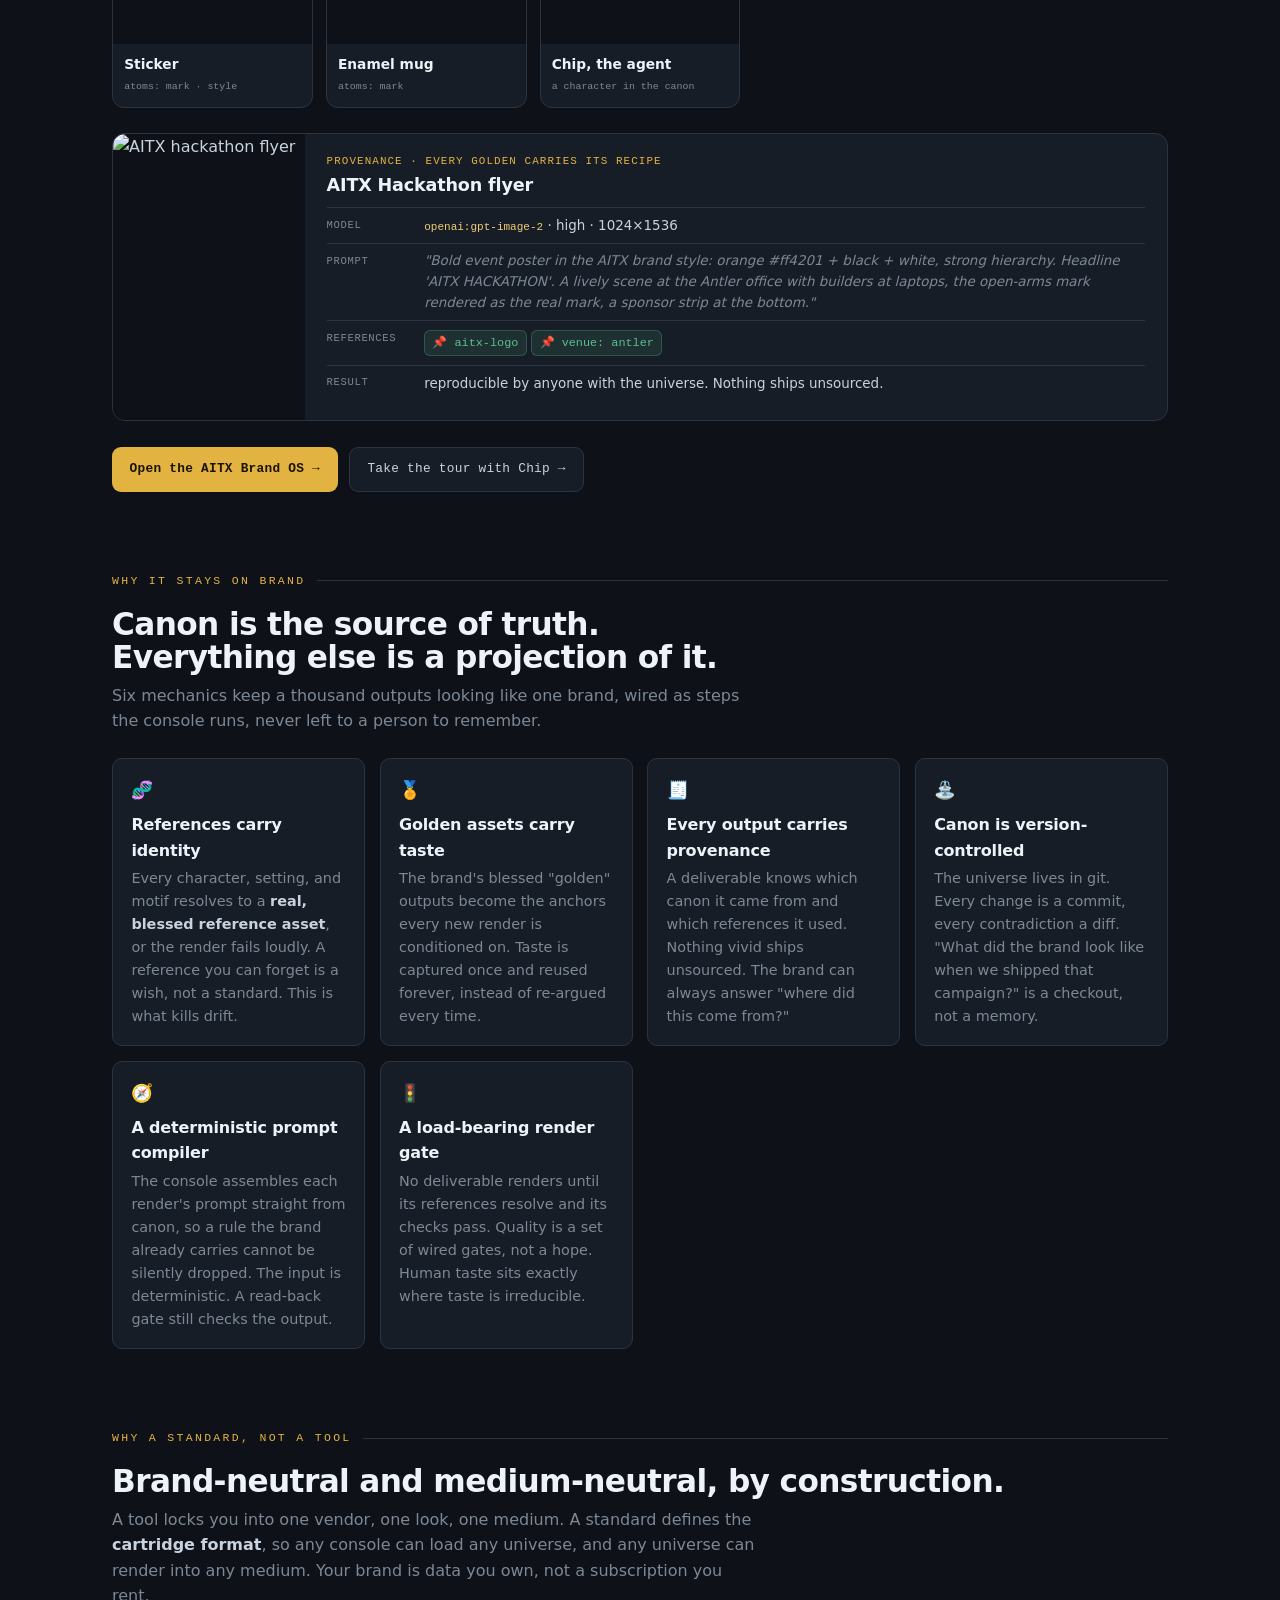
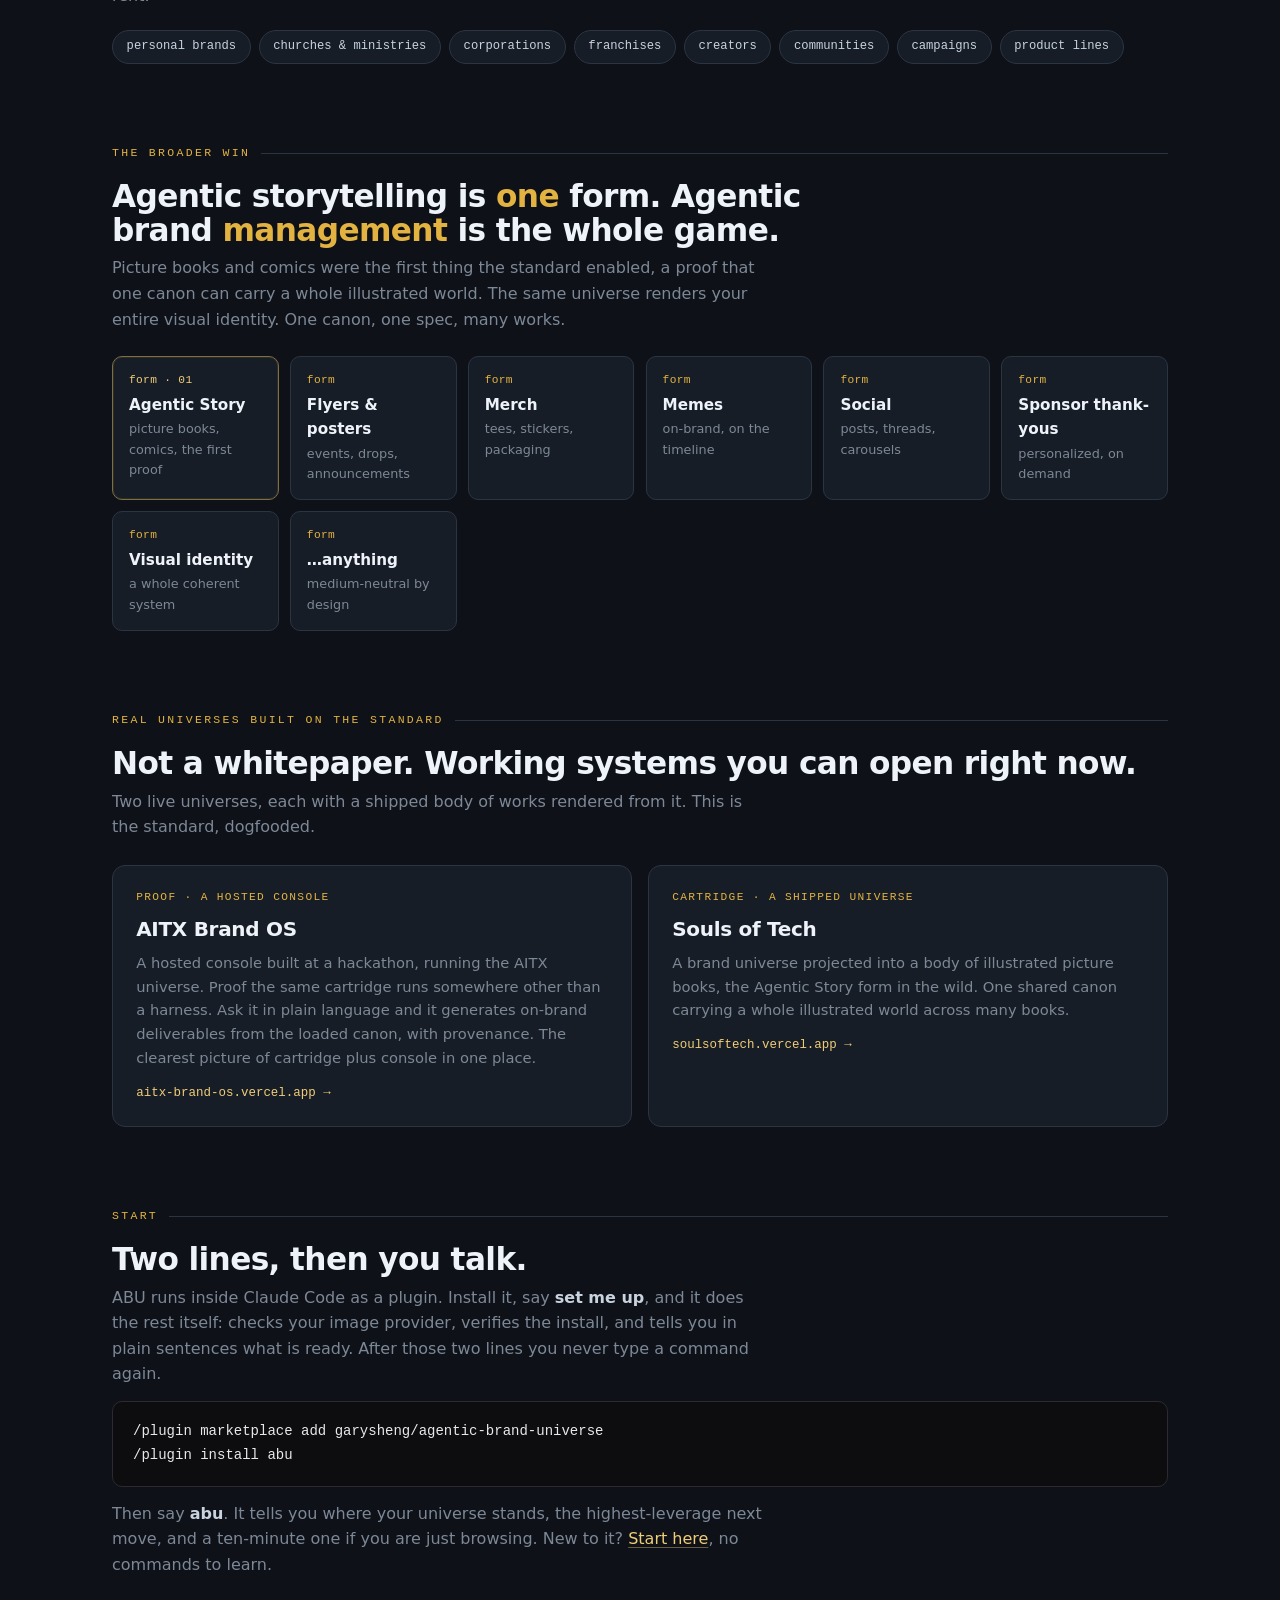
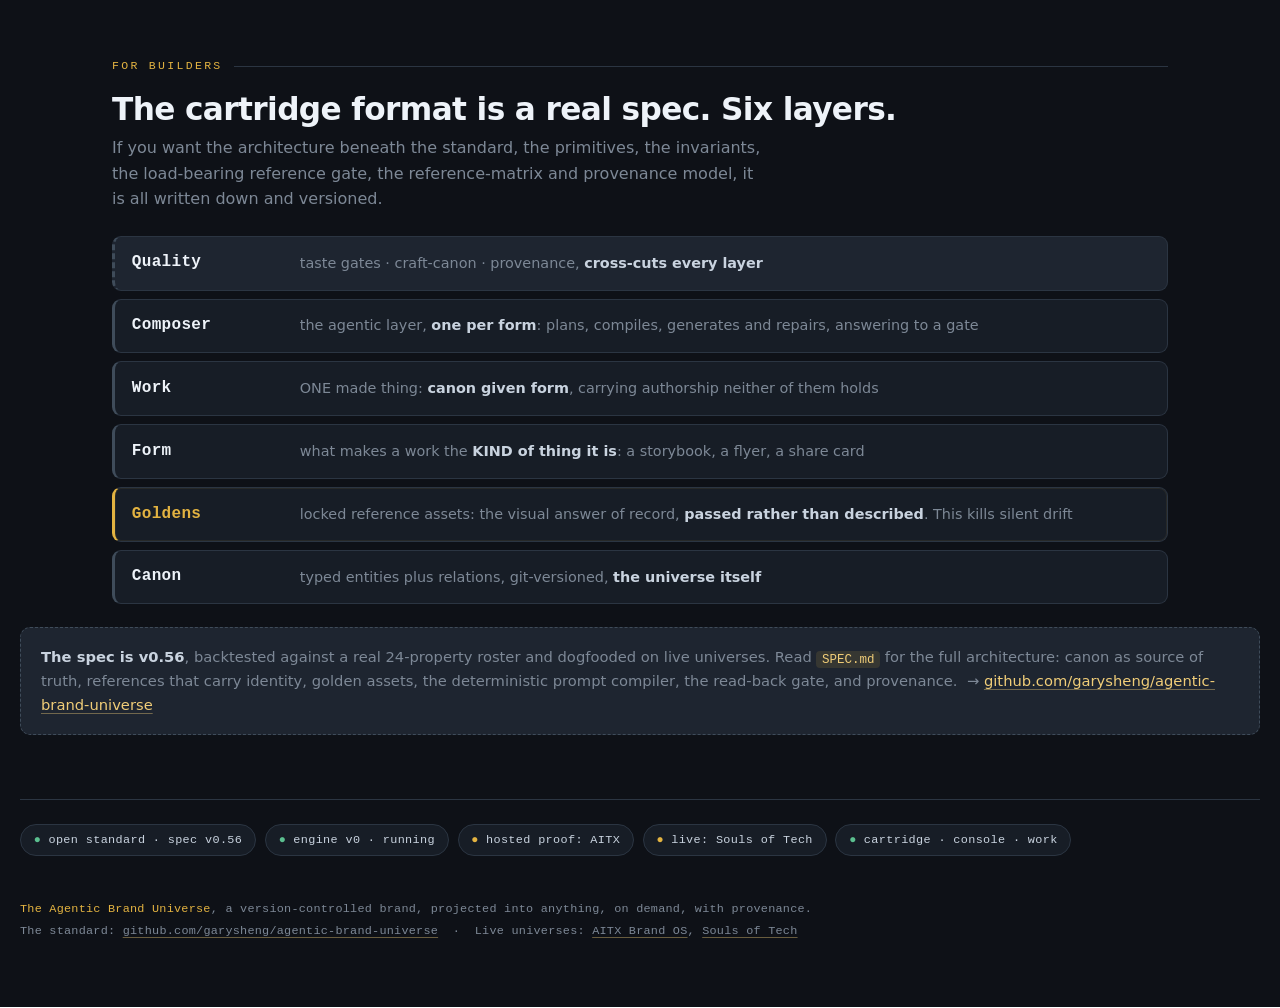
==== commit 979b8066: "v1.37.0 (spec v0.56): gap-register sweep, batch 4 Settings declare occupants; cross-universe relatio" ====
--- a/site/index.html
+++ b/site/index.html
@@ -349,7 +349,7 @@
 
   <!-- HERO -->
   <header>
-    <p class="eyebrow"><span class="dot"></span> An open standard · v0.55 · 2026</p>
+    <p class="eyebrow"><span class="dot"></span> An open standard · v0.56 · 2026</p>
     <h1 class="thesis">Every brand should be a <em>version-controlled universe</em> its agent can render on demand.</h1>
     <p class="lede">
       <b>The Agentic Brand Universe</b> is an open standard for building a brand as living, version-controlled canon
@@ -705,7 +705,7 @@
     </div>
     </div>
     <p class="specnote">
-      <b>The spec is v0.55</b>, backtested against a real 24-property roster and dogfooded on live universes.
+      <b>The spec is v0.56</b>, backtested against a real 24-property roster and dogfooded on live universes.
       Read <code>SPEC.md</code> for the full architecture: canon as source of truth, references that carry
       identity, golden assets, the deterministic prompt compiler, the read-back gate, and provenance.
       &nbsp;→ <a href="https://github.com/garysheng/agentic-brand-universe/blob/master/SPEC.md" target="_blank" rel="noopener">github.com/garysheng/agentic-brand-universe</a>
@@ -713,7 +713,7 @@
   </section>
 
   <div class="status">
-    <span class="pill"><span class="g">●</span> open standard · spec v0.55</span>
+    <span class="pill"><span class="g">●</span> open standard · spec v0.56</span>
     <span class="pill"><span class="g">●</span> engine v0 · running</span>
     <span class="pill"><span class="y">●</span> hosted proof: AITX</span>
     <span class="pill"><span class="y">●</span> live: Souls of Tech</span>
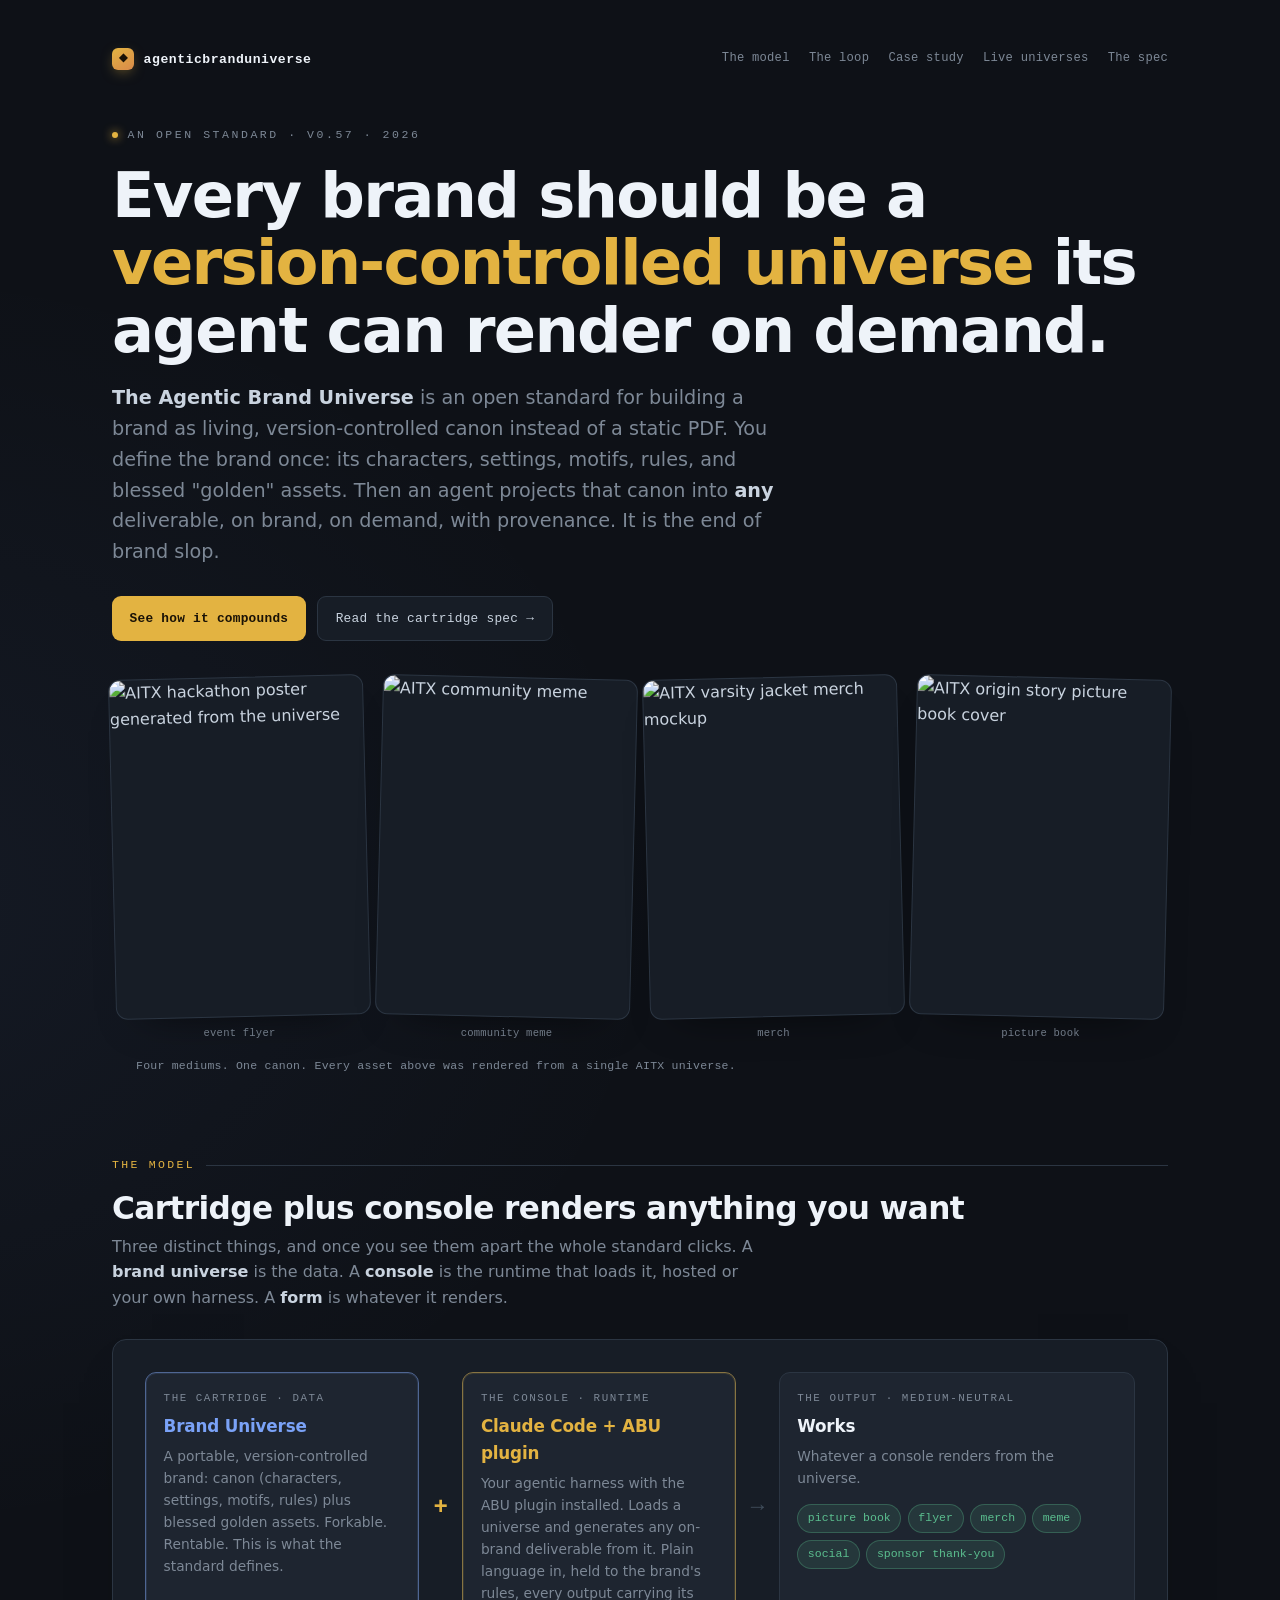
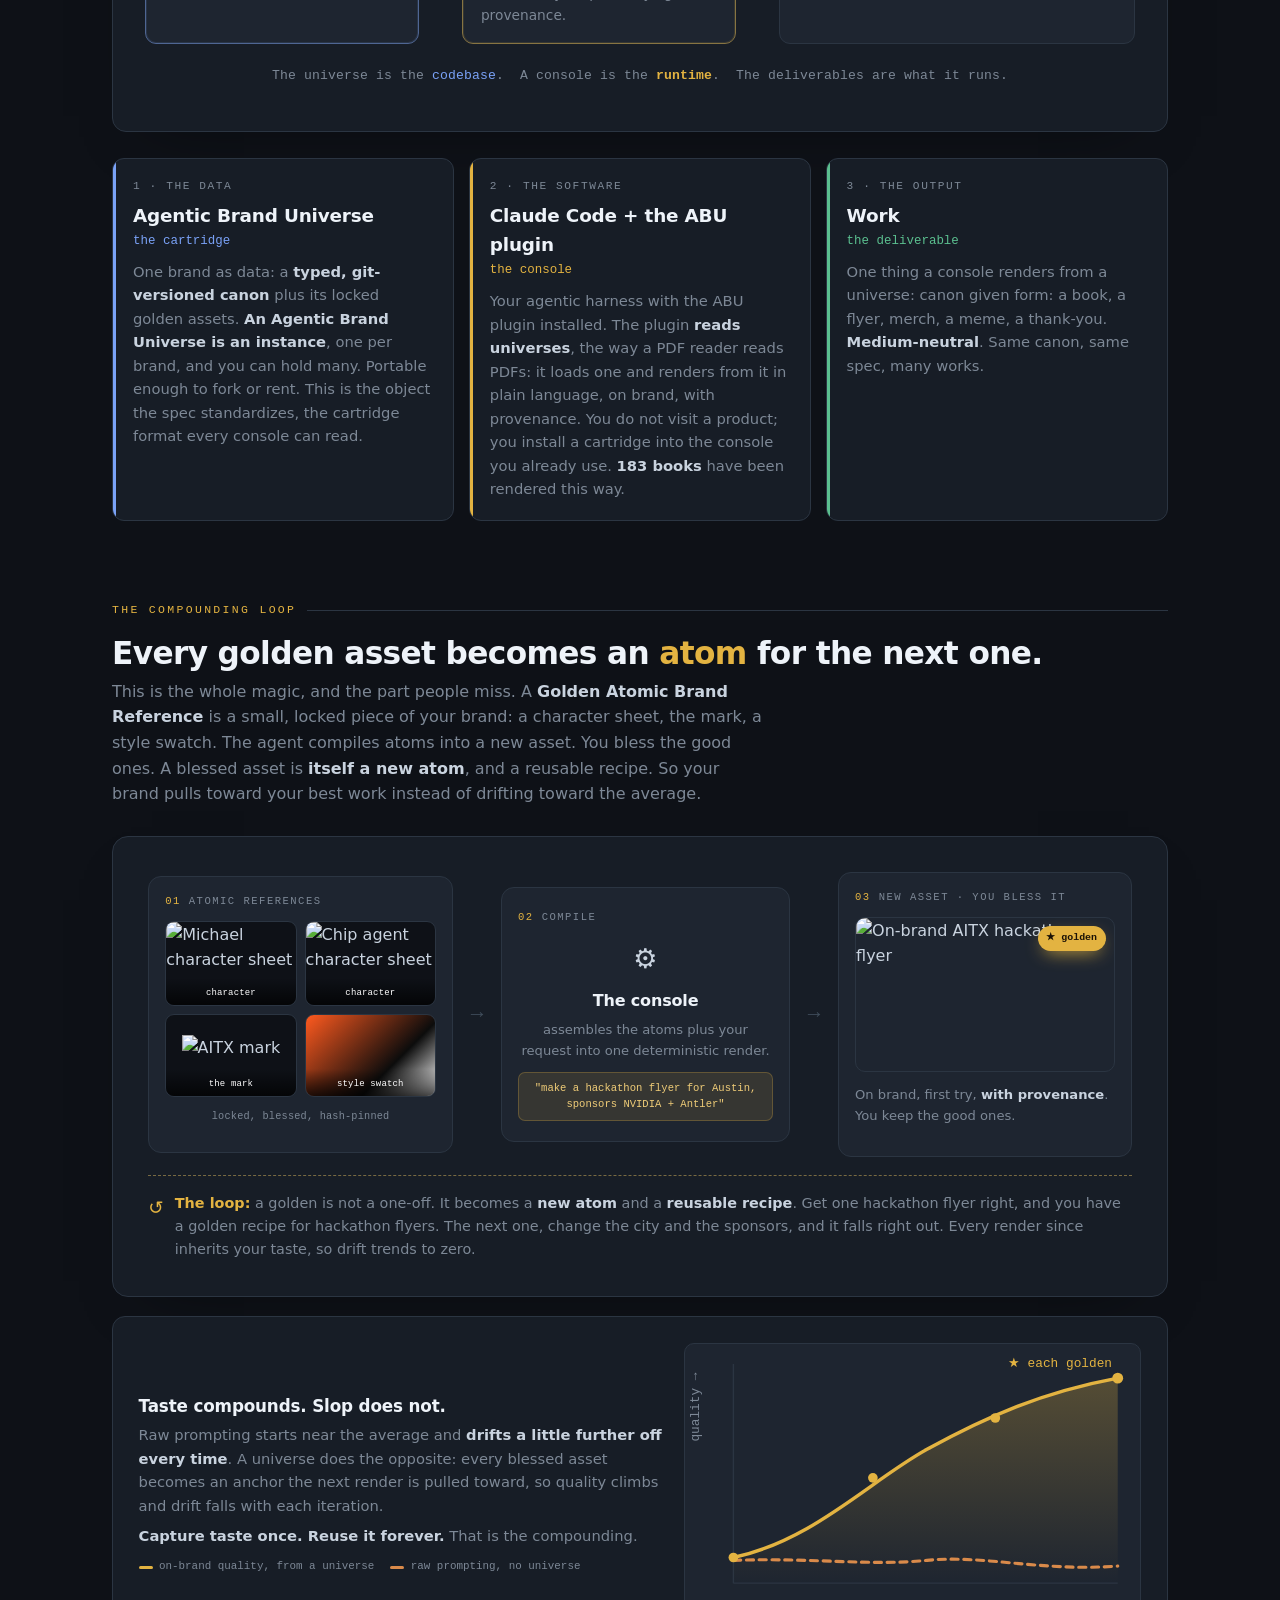
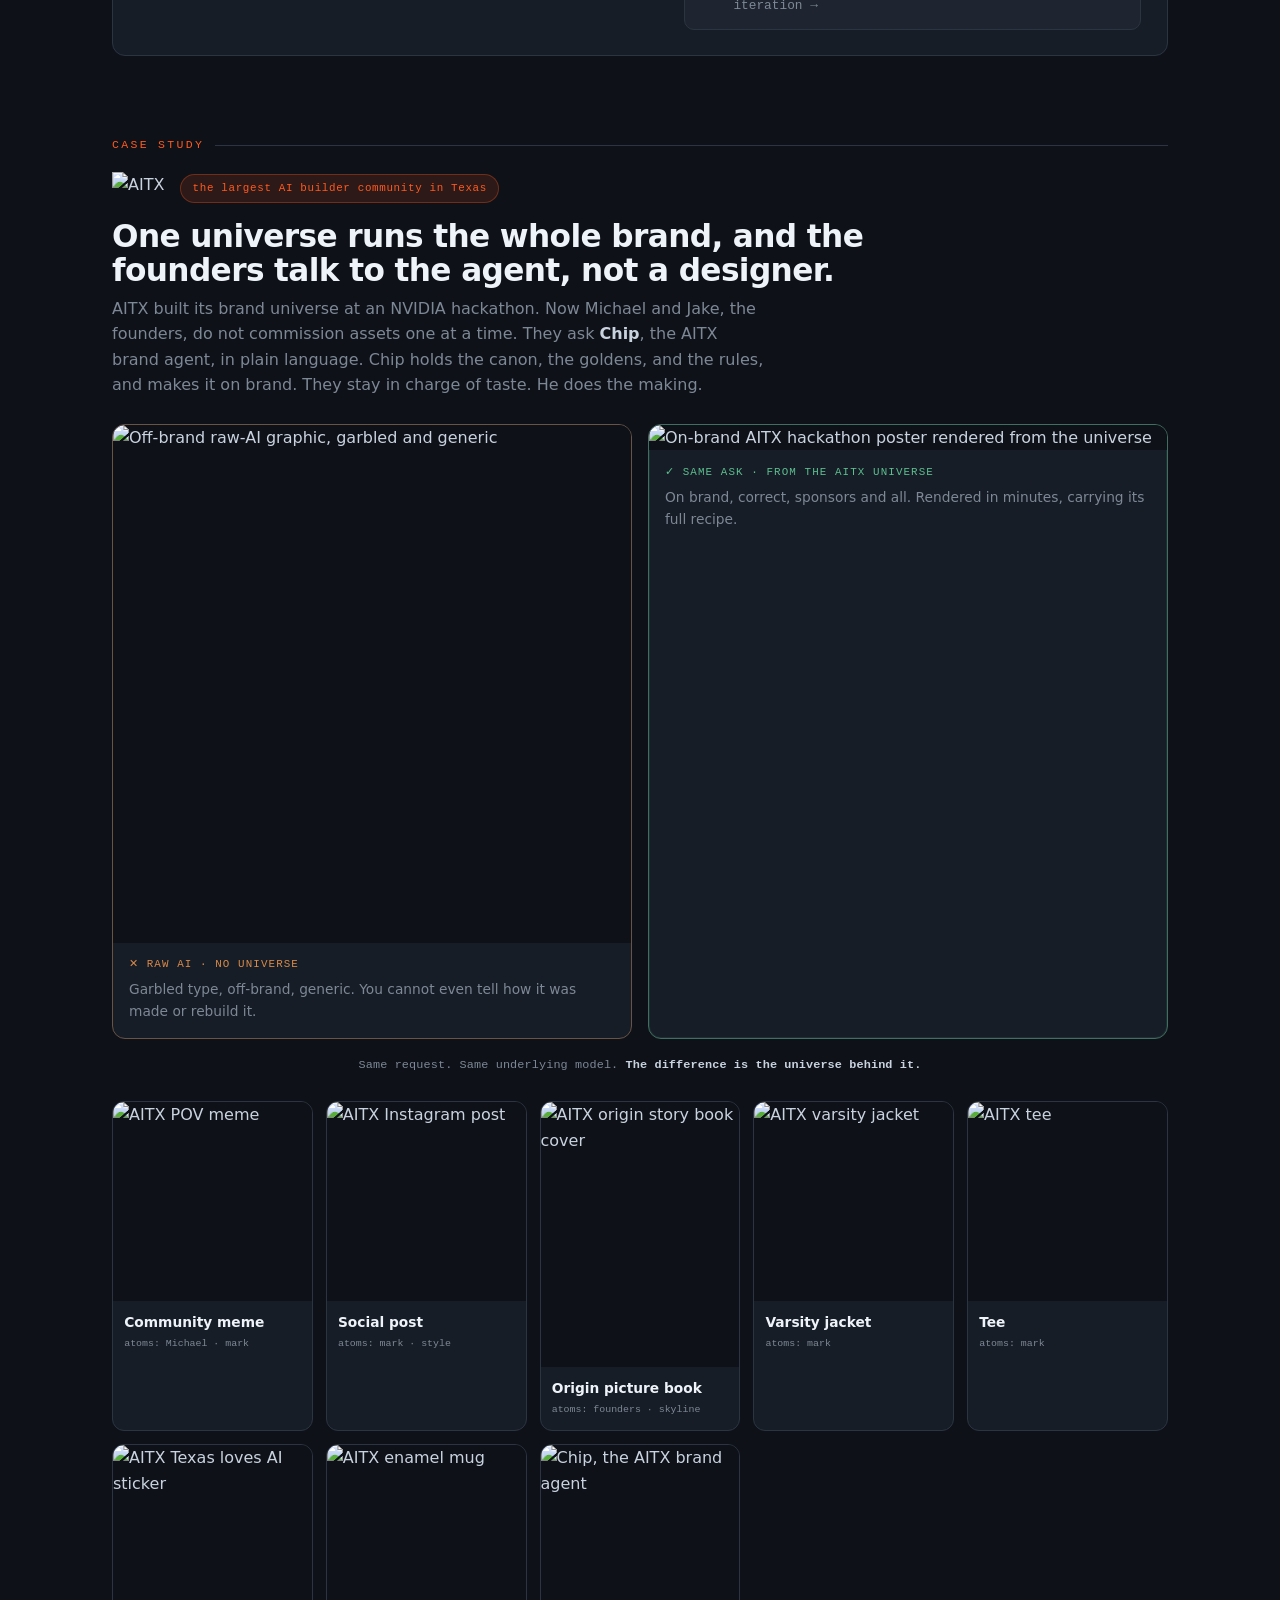
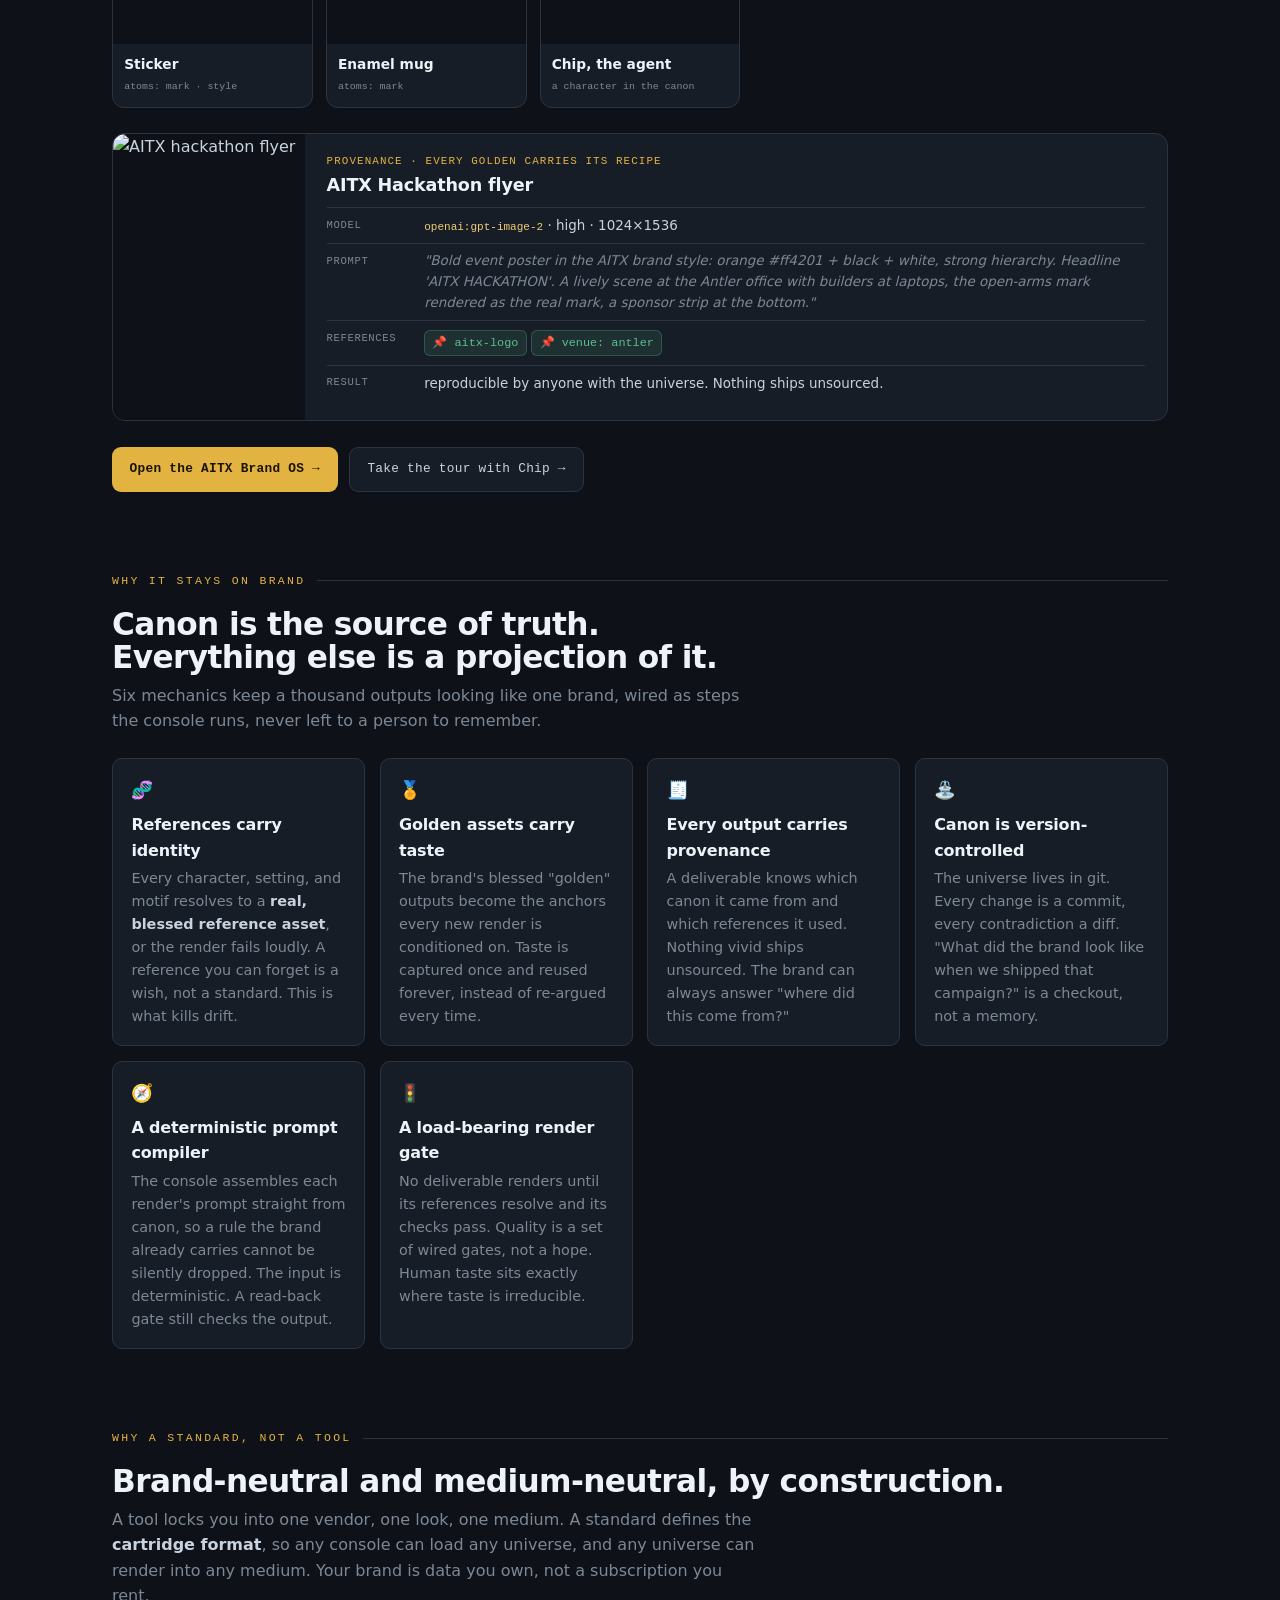
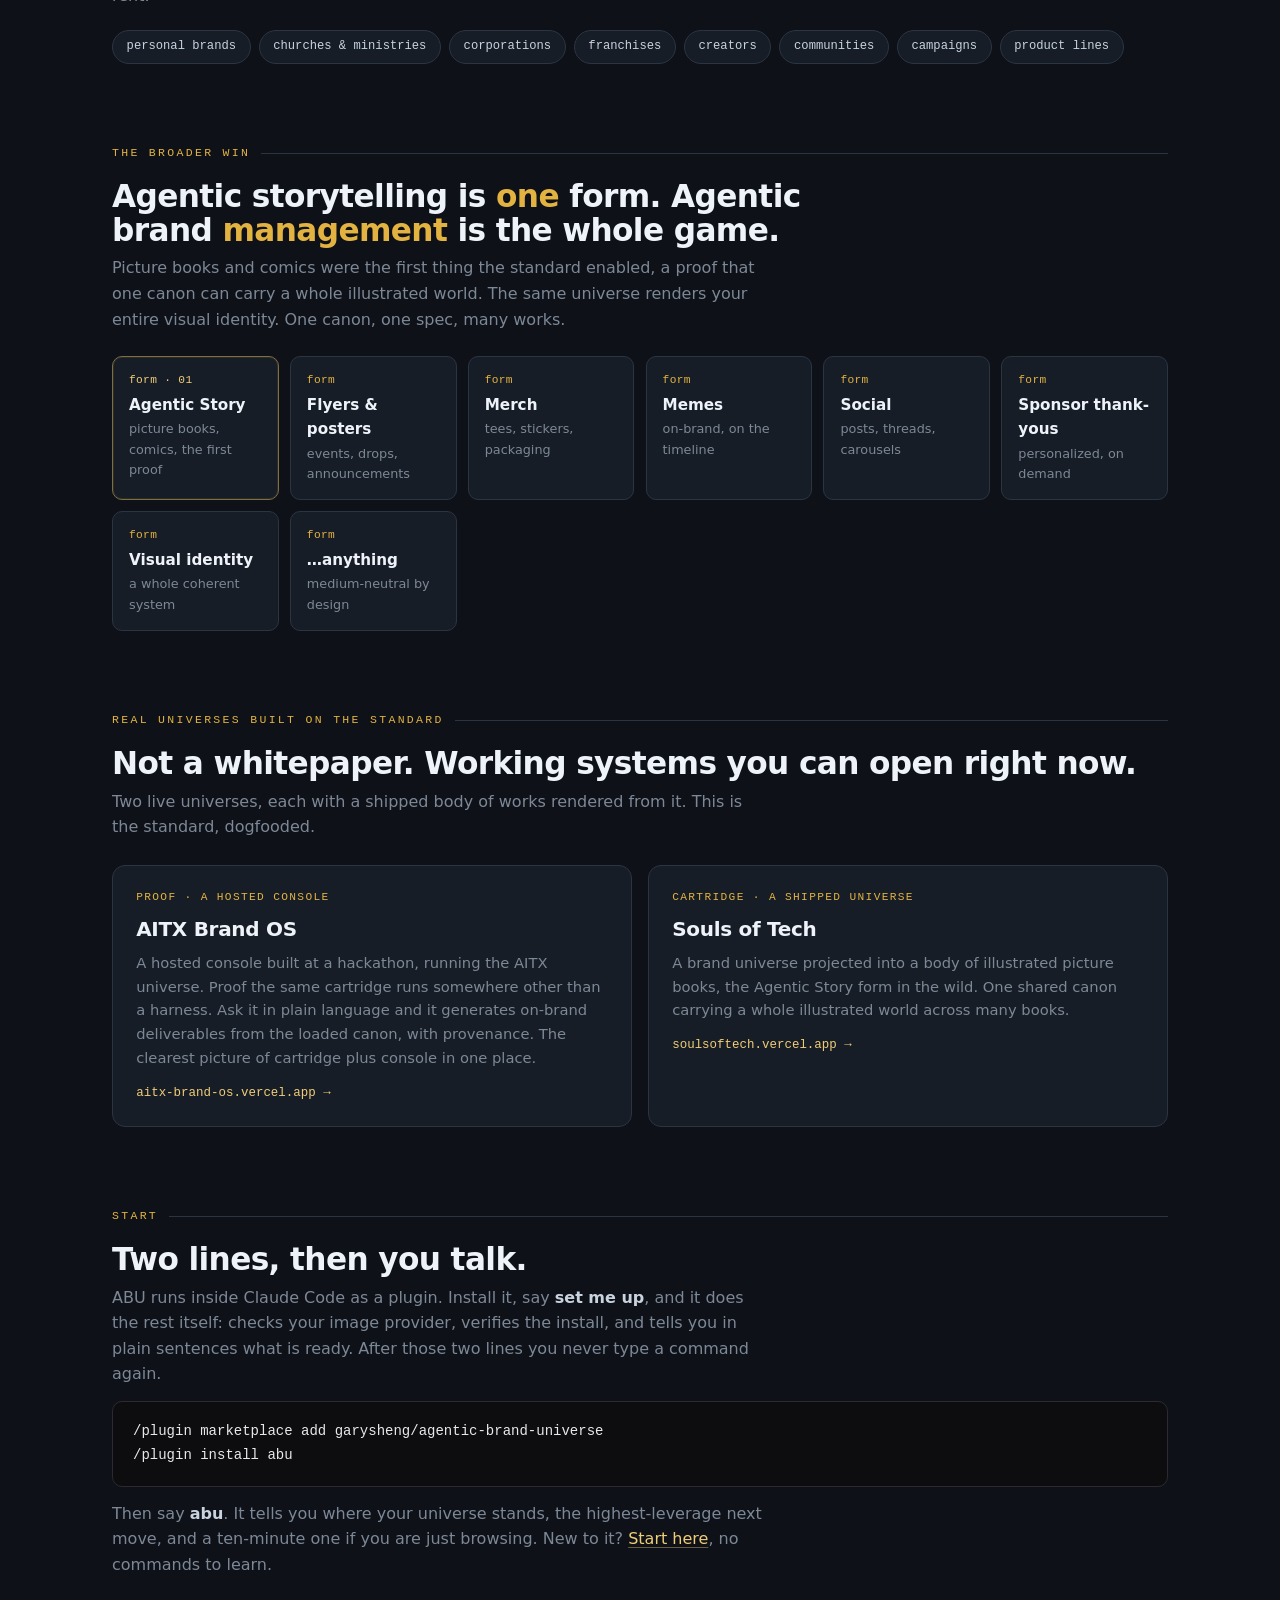
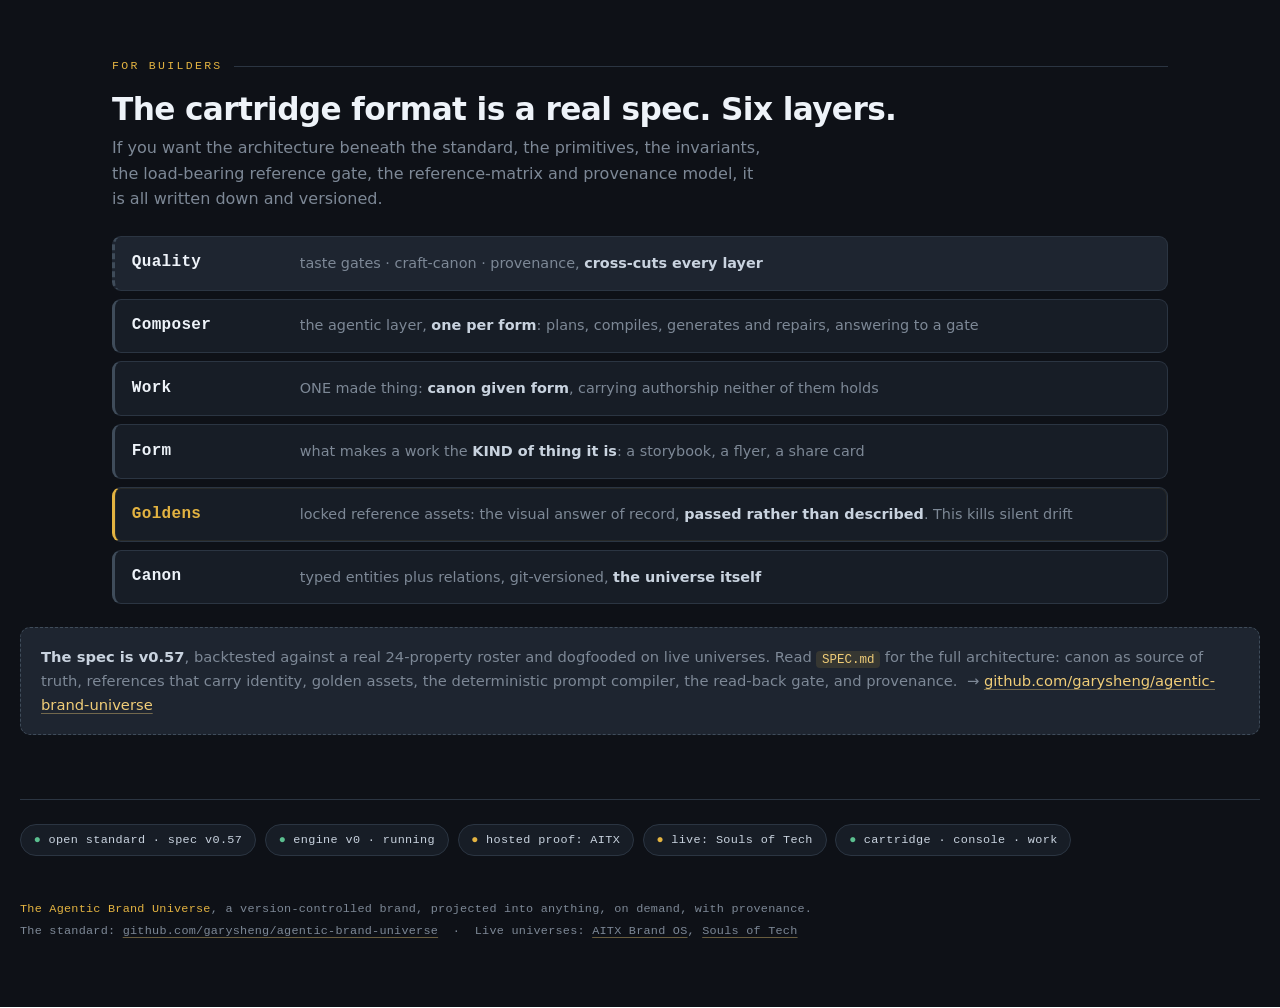
==== commit c32f7340: "v1.38.0 (spec v0.57): reuse a recurring element's implementation, never redraw it from prose SPEC 4." ====
--- a/site/index.html
+++ b/site/index.html
@@ -349,7 +349,7 @@
 
   <!-- HERO -->
   <header>
-    <p class="eyebrow"><span class="dot"></span> An open standard · v0.56 · 2026</p>
+    <p class="eyebrow"><span class="dot"></span> An open standard · v0.57 · 2026</p>
     <h1 class="thesis">Every brand should be a <em>version-controlled universe</em> its agent can render on demand.</h1>
     <p class="lede">
       <b>The Agentic Brand Universe</b> is an open standard for building a brand as living, version-controlled canon
@@ -705,7 +705,7 @@
     </div>
     </div>
     <p class="specnote">
-      <b>The spec is v0.56</b>, backtested against a real 24-property roster and dogfooded on live universes.
+      <b>The spec is v0.57</b>, backtested against a real 24-property roster and dogfooded on live universes.
       Read <code>SPEC.md</code> for the full architecture: canon as source of truth, references that carry
       identity, golden assets, the deterministic prompt compiler, the read-back gate, and provenance.
       &nbsp;→ <a href="https://github.com/garysheng/agentic-brand-universe/blob/master/SPEC.md" target="_blank" rel="noopener">github.com/garysheng/agentic-brand-universe</a>
@@ -713,7 +713,7 @@
   </section>
 
   <div class="status">
-    <span class="pill"><span class="g">●</span> open standard · spec v0.56</span>
+    <span class="pill"><span class="g">●</span> open standard · spec v0.57</span>
     <span class="pill"><span class="g">●</span> engine v0 · running</span>
     <span class="pill"><span class="y">●</span> hosted proof: AITX</span>
     <span class="pill"><span class="y">●</span> live: Souls of Tech</span>
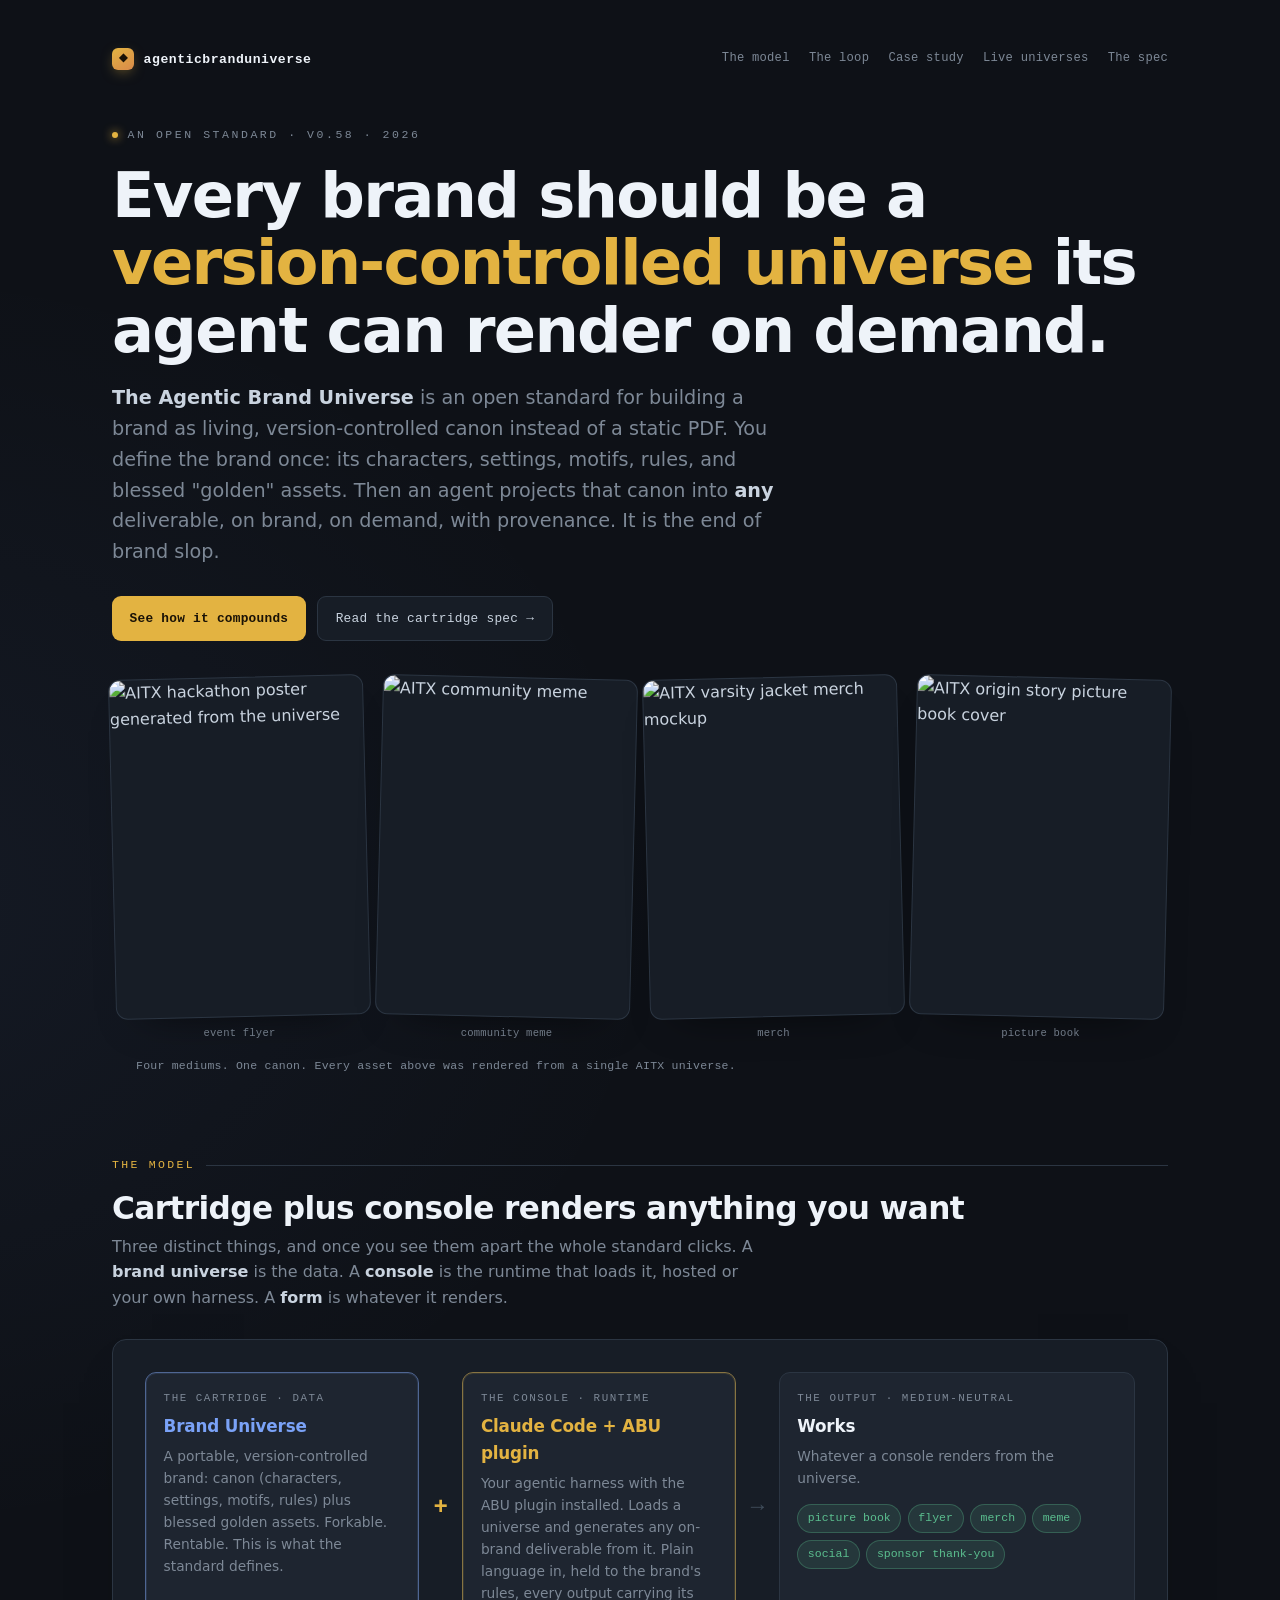
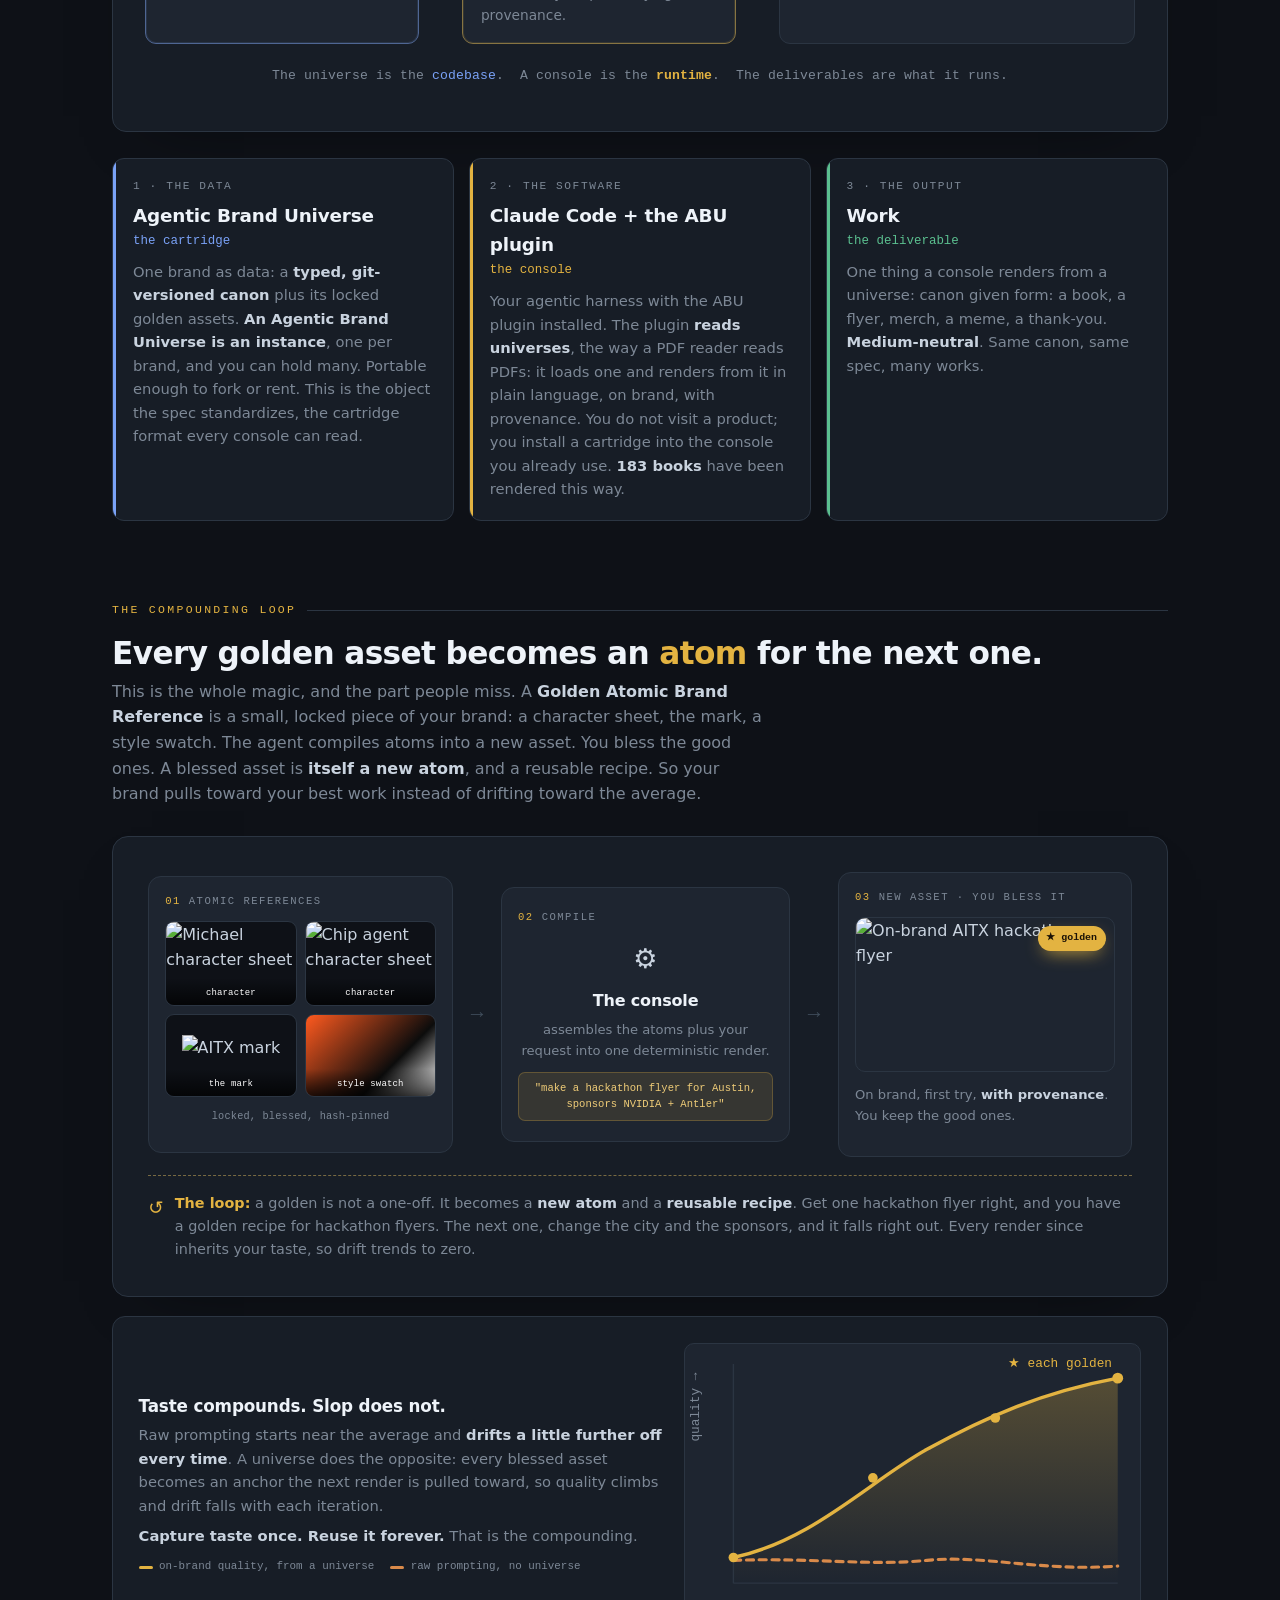
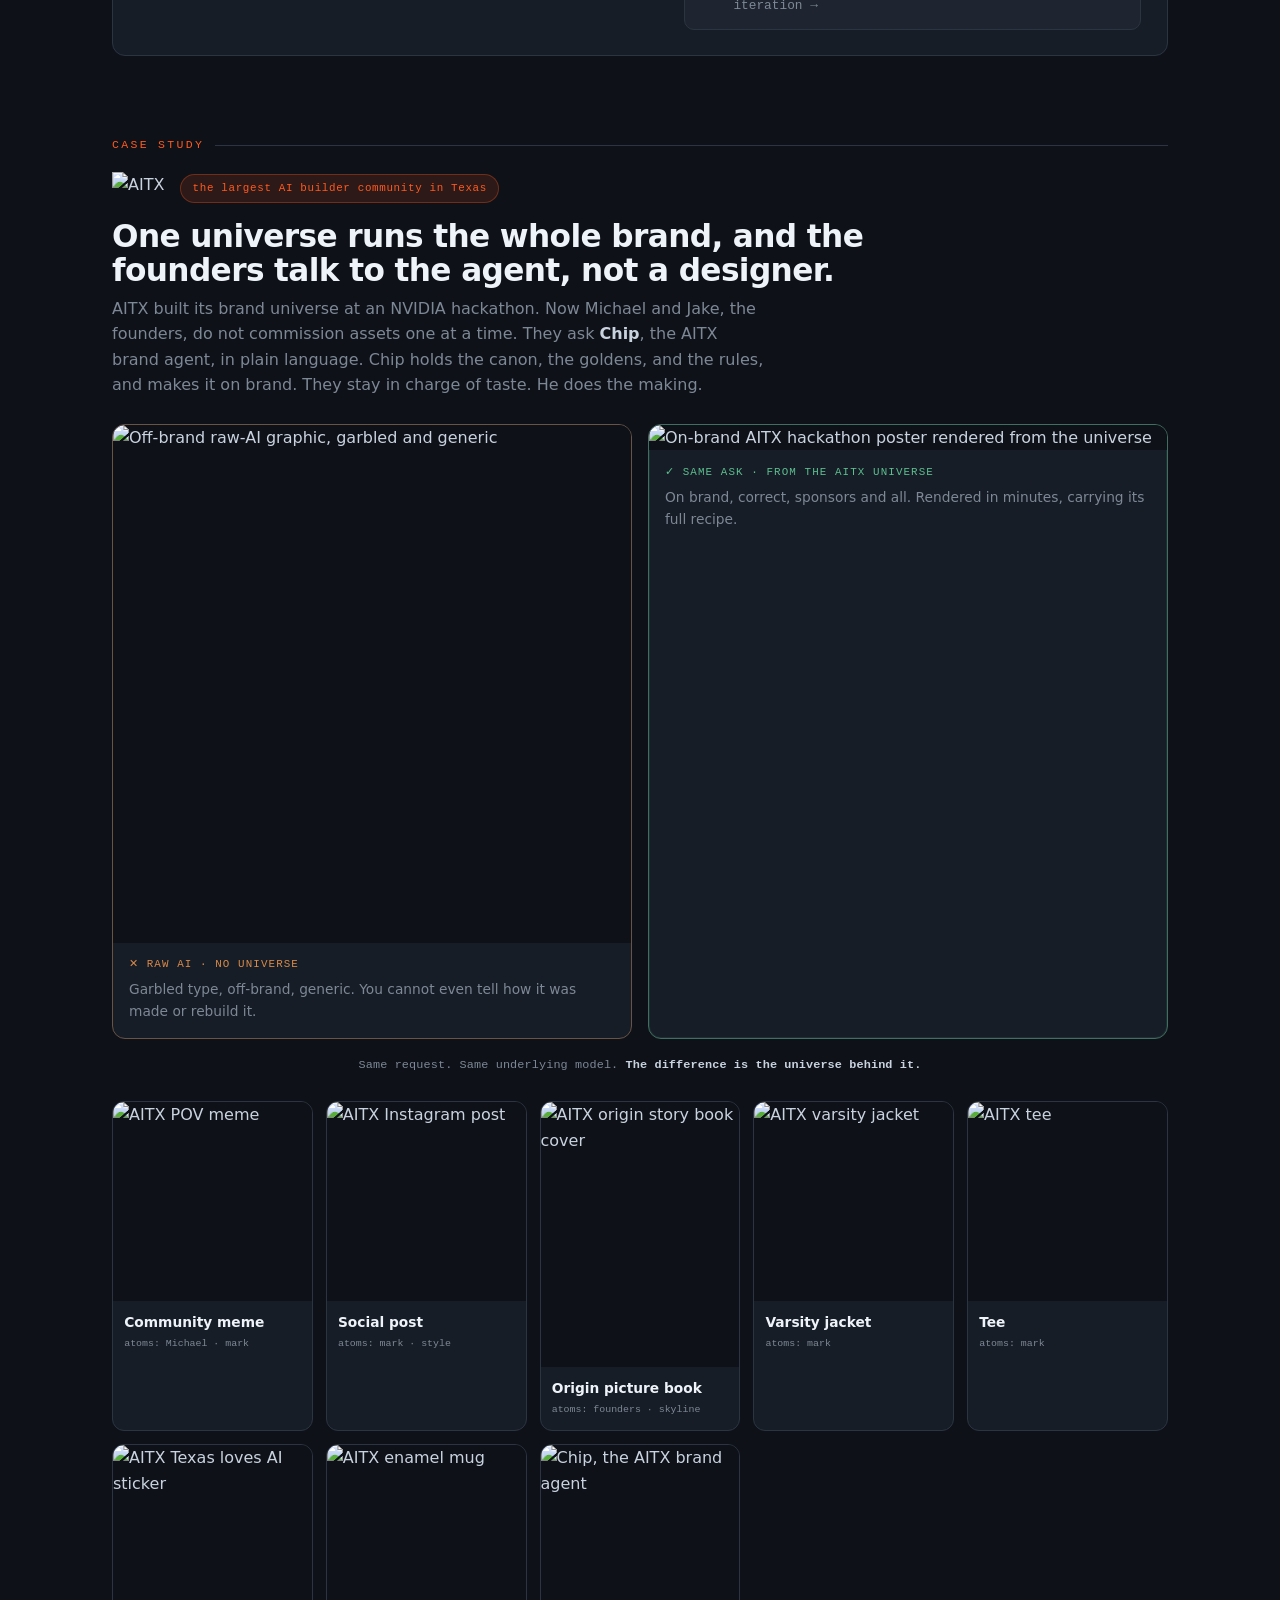
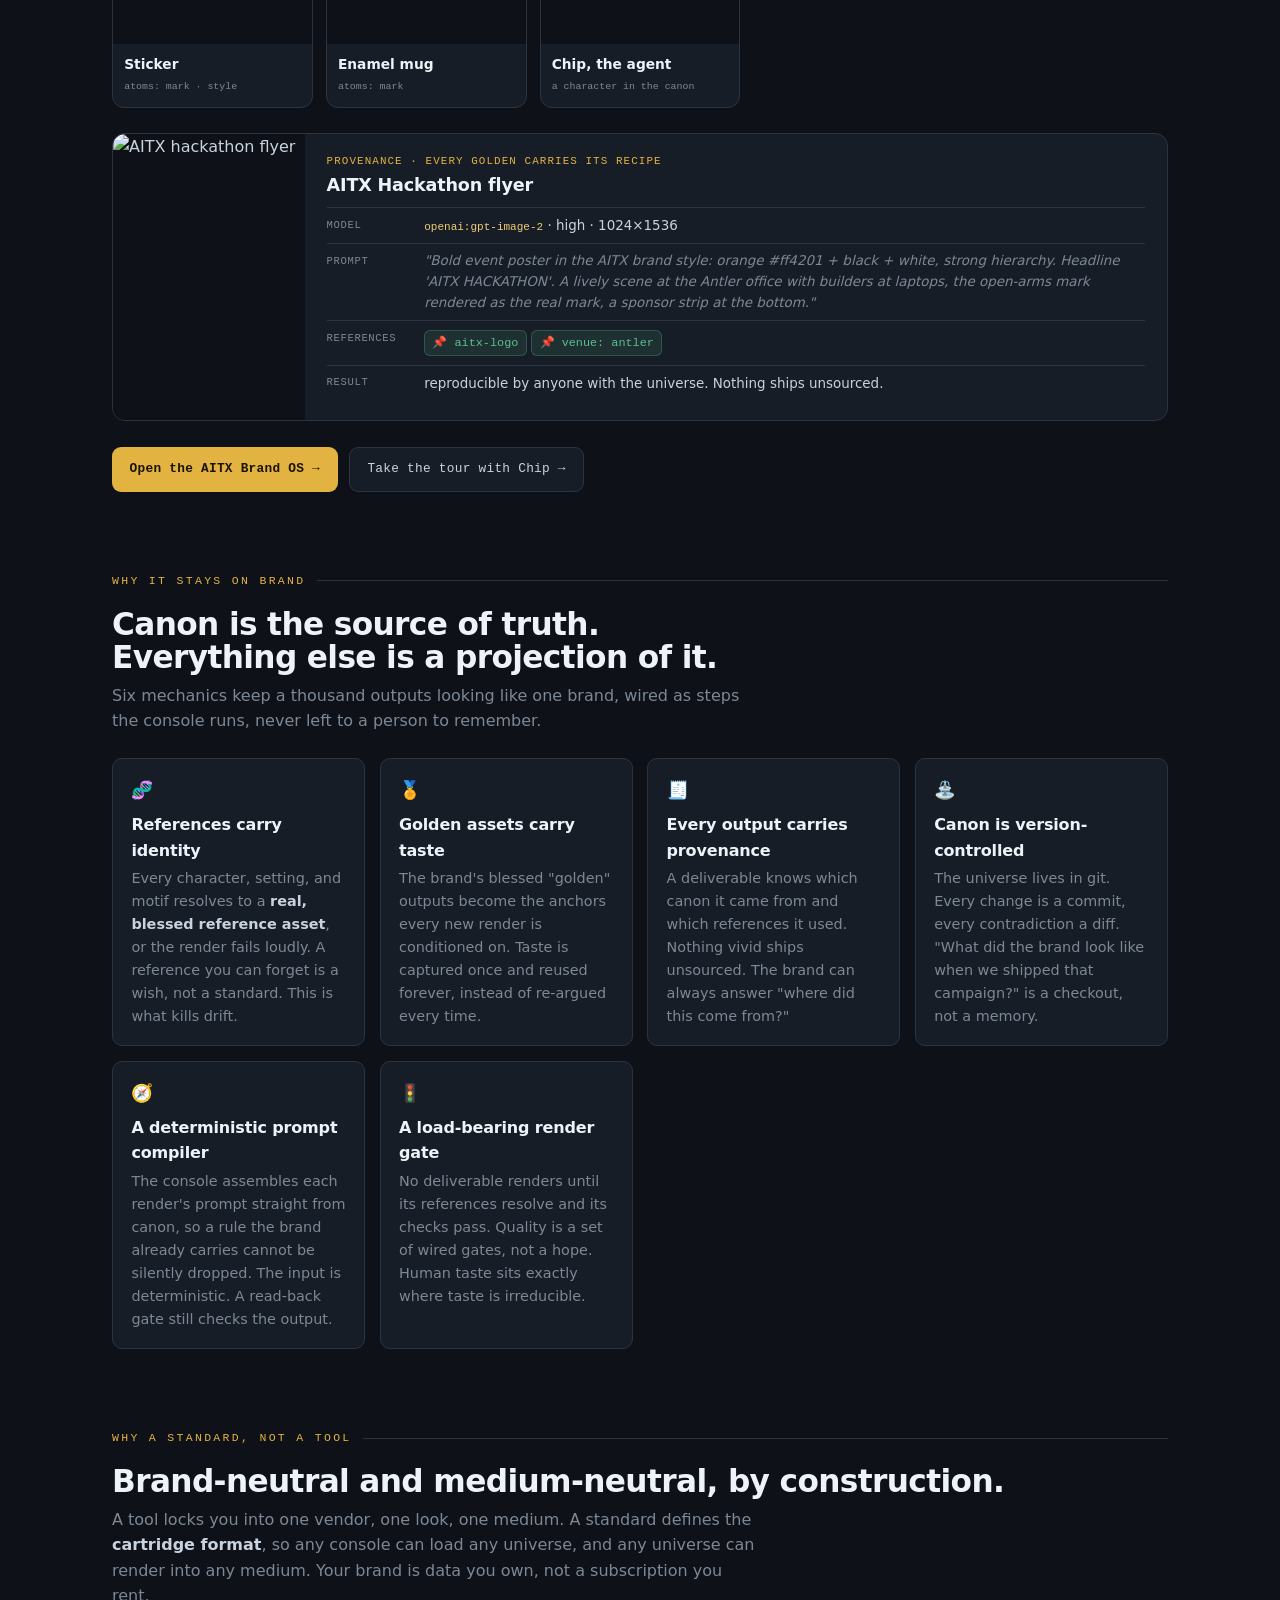
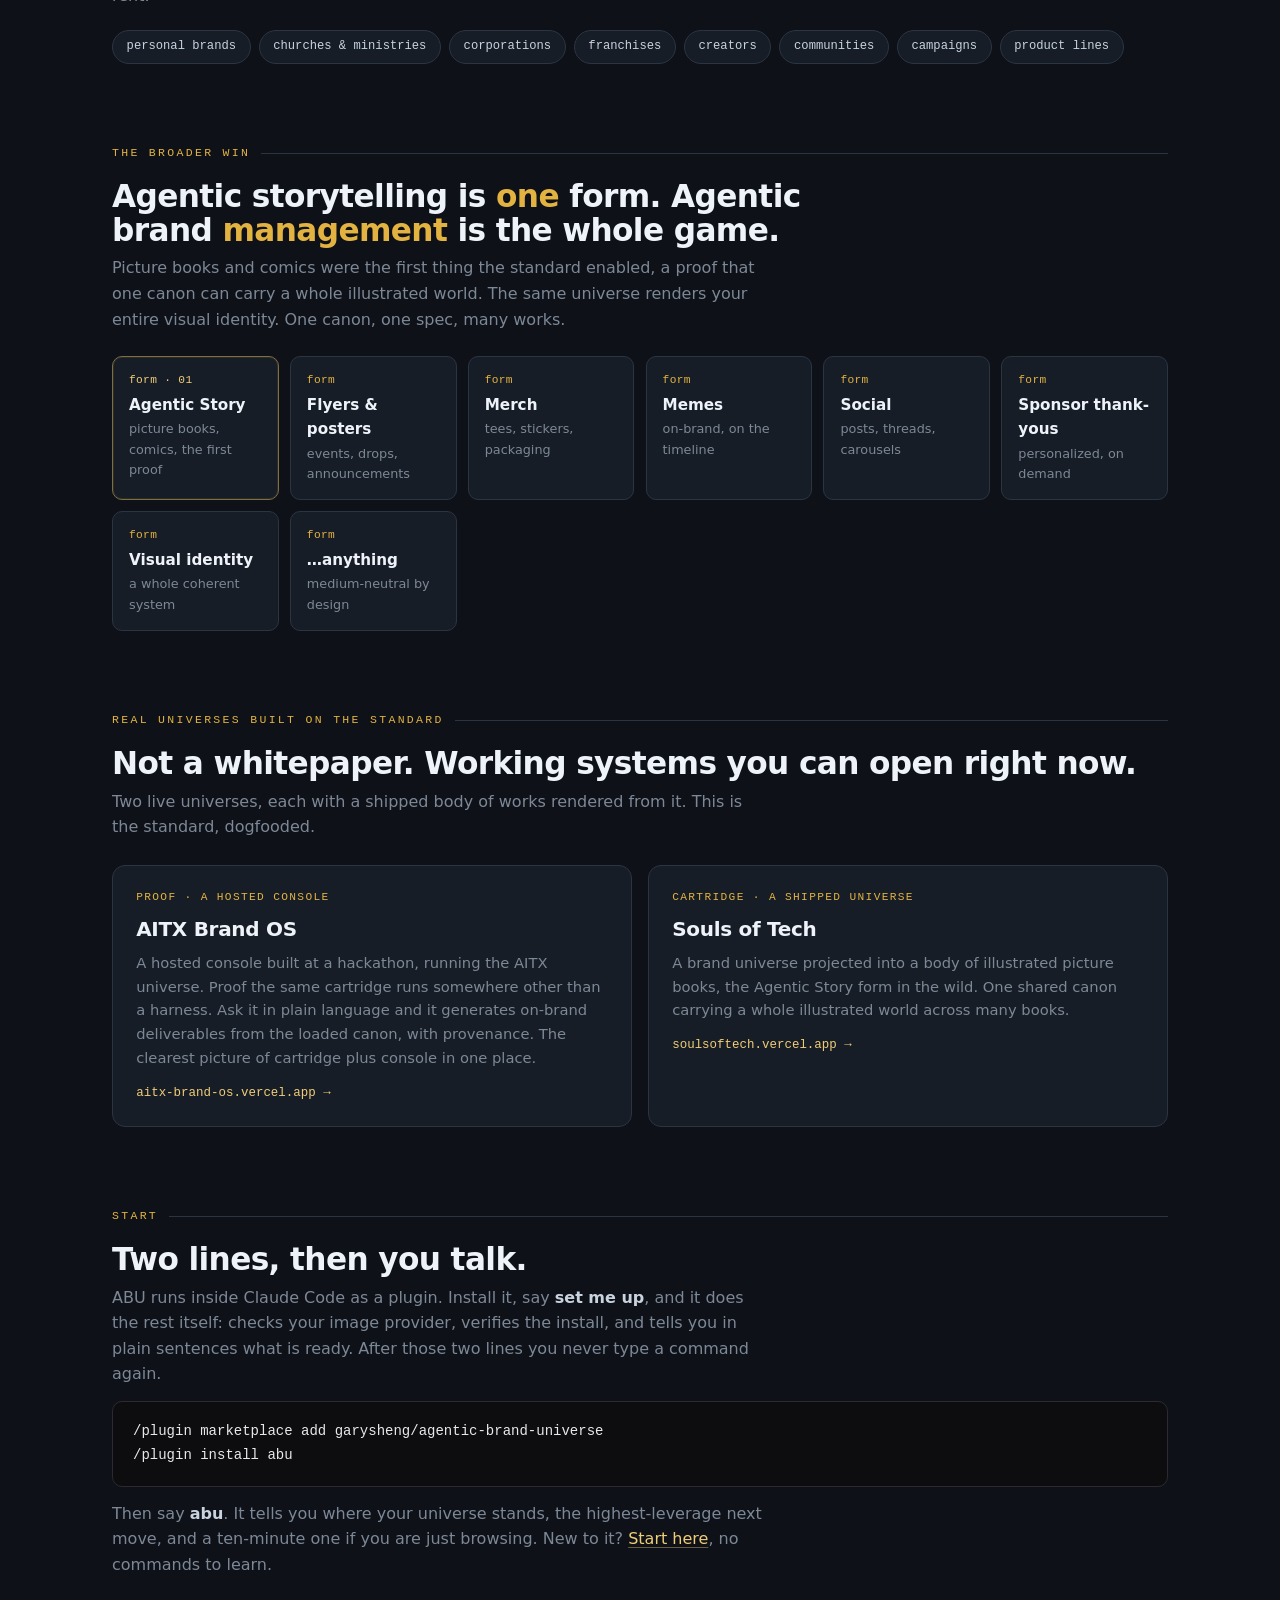
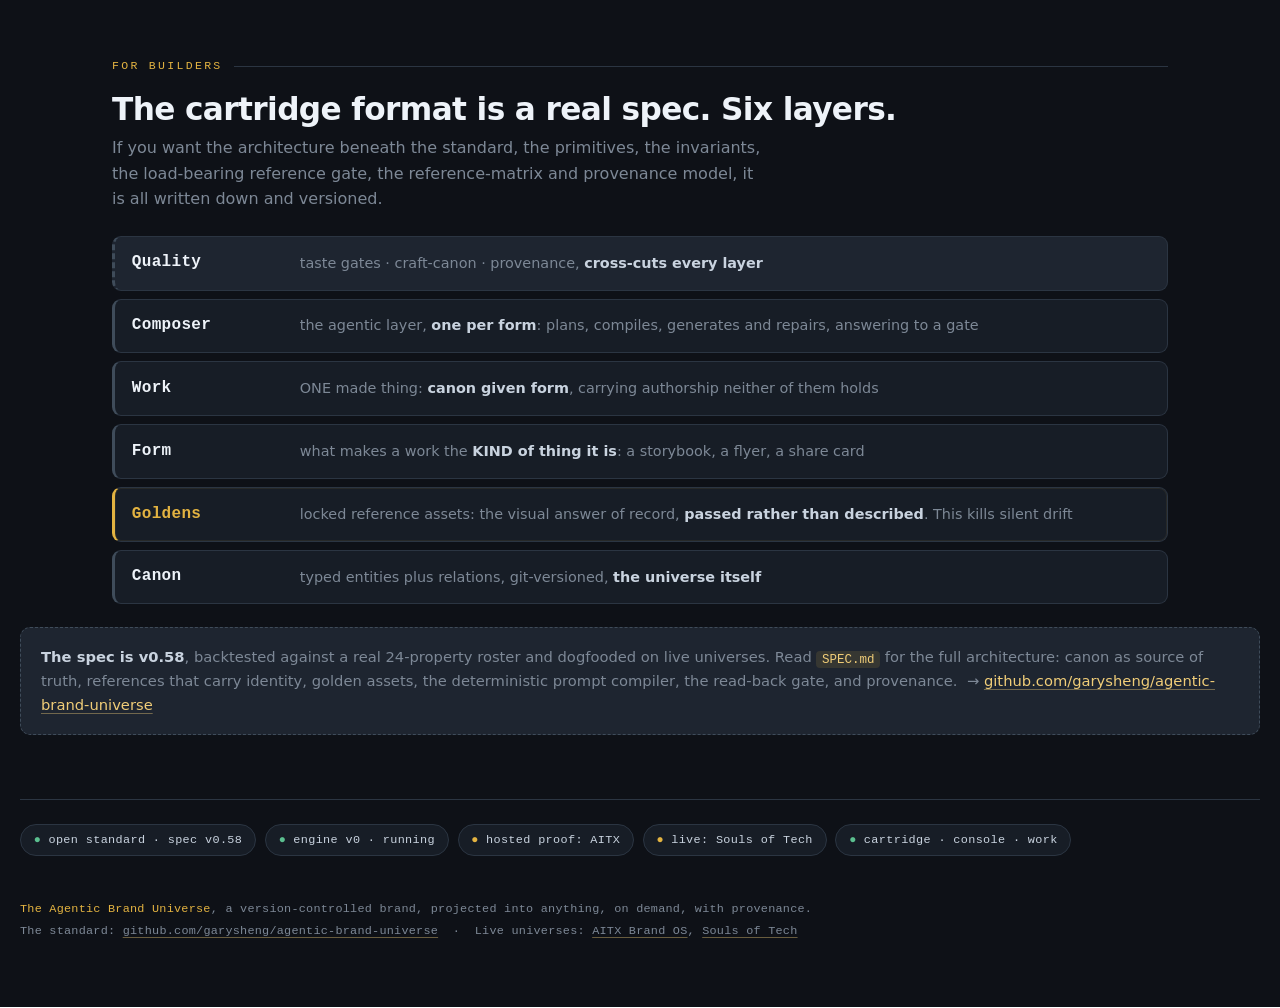
==== commit 97d2aff2: "v1.39.0 (spec v0.58): a preferred term is a voice rule the gate enforces SPEC 11 gains "Voice term r" ====
--- a/site/index.html
+++ b/site/index.html
@@ -349,7 +349,7 @@
 
   <!-- HERO -->
   <header>
-    <p class="eyebrow"><span class="dot"></span> An open standard · v0.57 · 2026</p>
+    <p class="eyebrow"><span class="dot"></span> An open standard · v0.58 · 2026</p>
     <h1 class="thesis">Every brand should be a <em>version-controlled universe</em> its agent can render on demand.</h1>
     <p class="lede">
       <b>The Agentic Brand Universe</b> is an open standard for building a brand as living, version-controlled canon
@@ -705,7 +705,7 @@
     </div>
     </div>
     <p class="specnote">
-      <b>The spec is v0.57</b>, backtested against a real 24-property roster and dogfooded on live universes.
+      <b>The spec is v0.58</b>, backtested against a real 24-property roster and dogfooded on live universes.
       Read <code>SPEC.md</code> for the full architecture: canon as source of truth, references that carry
       identity, golden assets, the deterministic prompt compiler, the read-back gate, and provenance.
       &nbsp;→ <a href="https://github.com/garysheng/agentic-brand-universe/blob/master/SPEC.md" target="_blank" rel="noopener">github.com/garysheng/agentic-brand-universe</a>
@@ -713,7 +713,7 @@
   </section>
 
   <div class="status">
-    <span class="pill"><span class="g">●</span> open standard · spec v0.57</span>
+    <span class="pill"><span class="g">●</span> open standard · spec v0.58</span>
     <span class="pill"><span class="g">●</span> engine v0 · running</span>
     <span class="pill"><span class="y">●</span> hosted proof: AITX</span>
     <span class="pill"><span class="y">●</span> live: Souls of Tech</span>
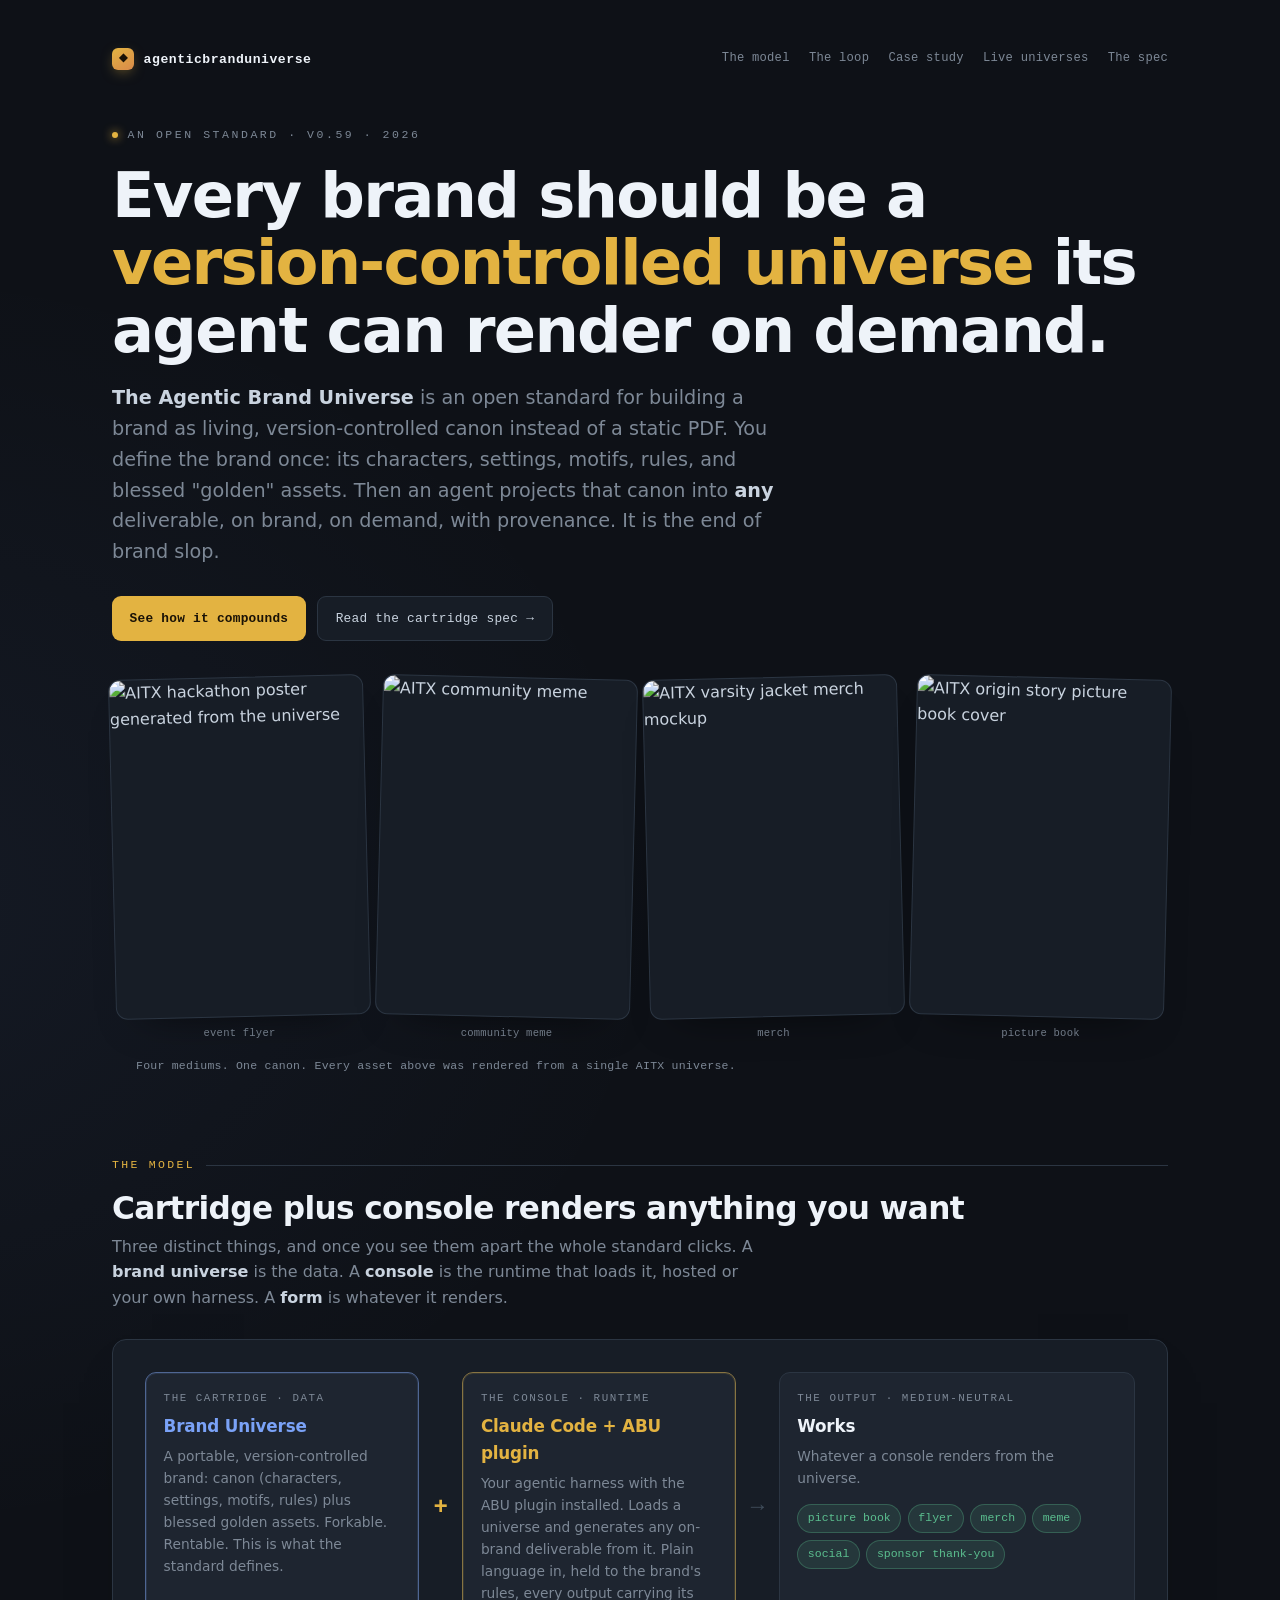
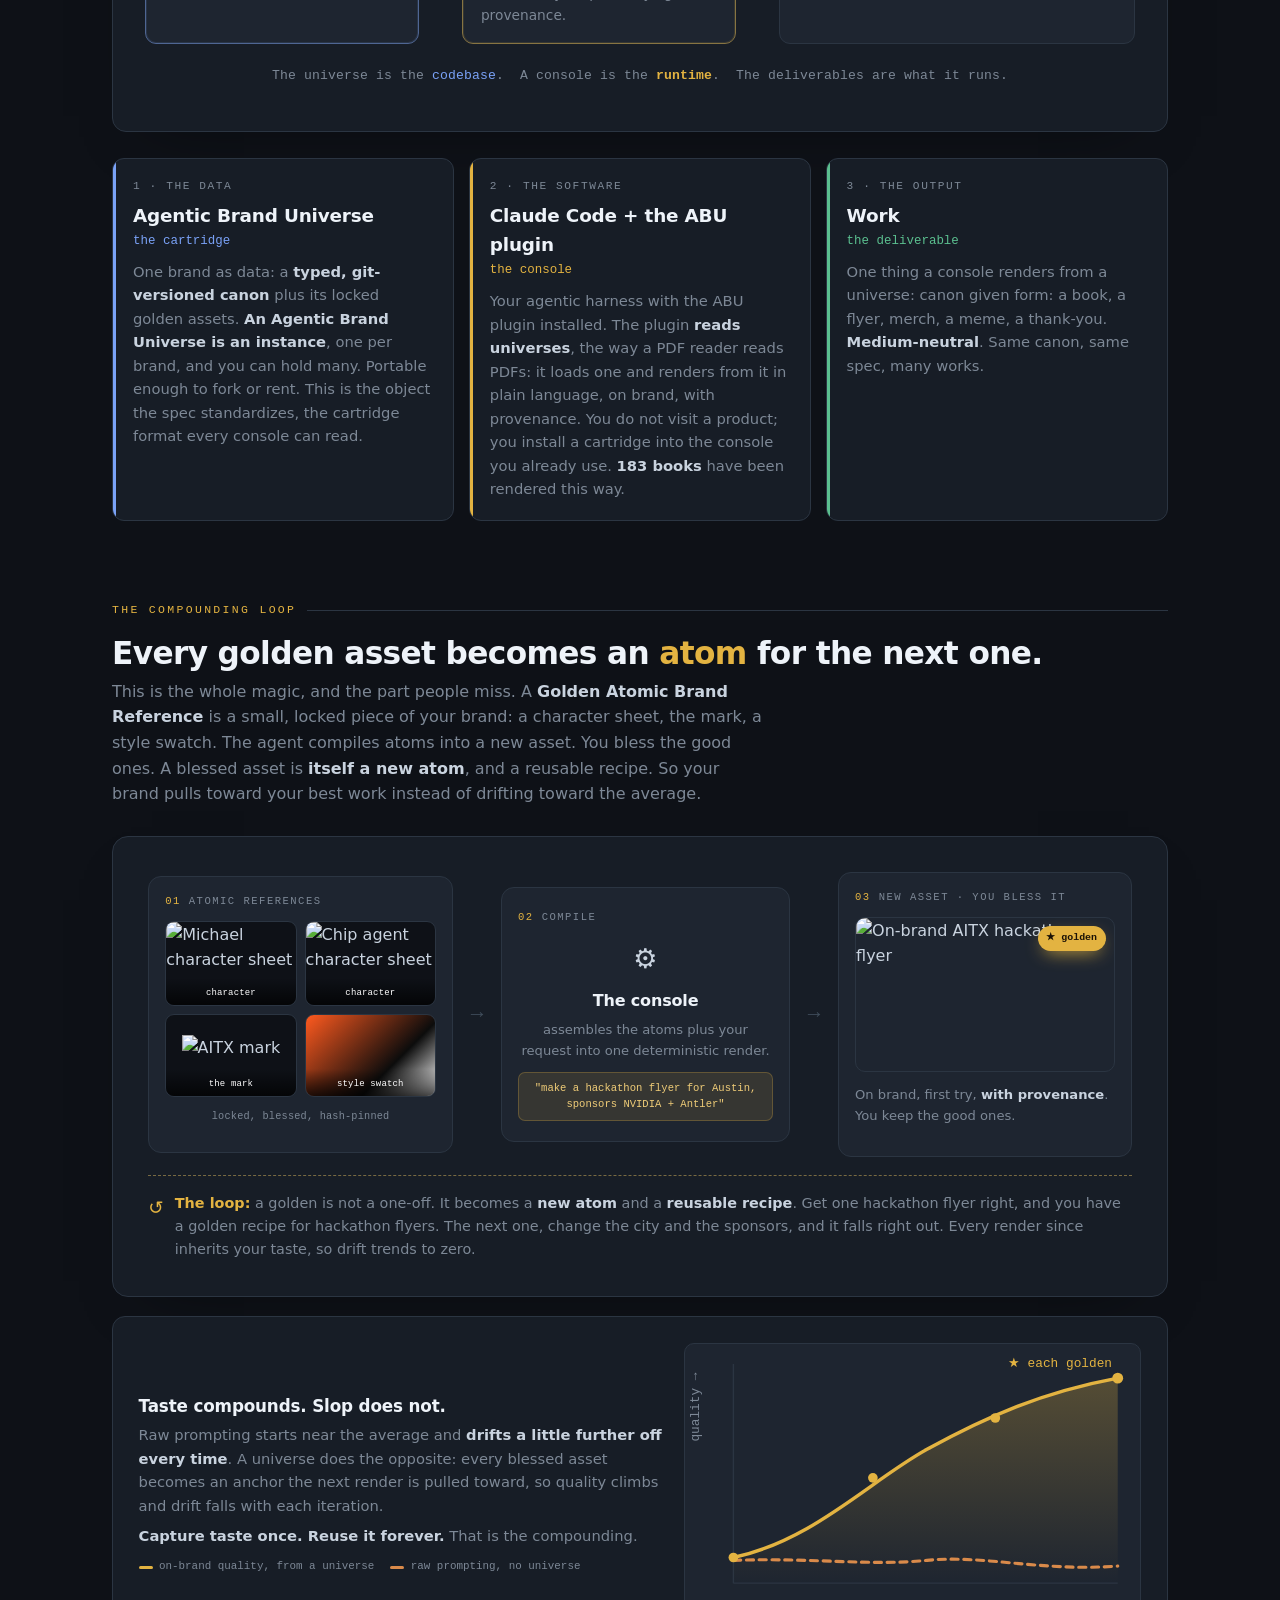
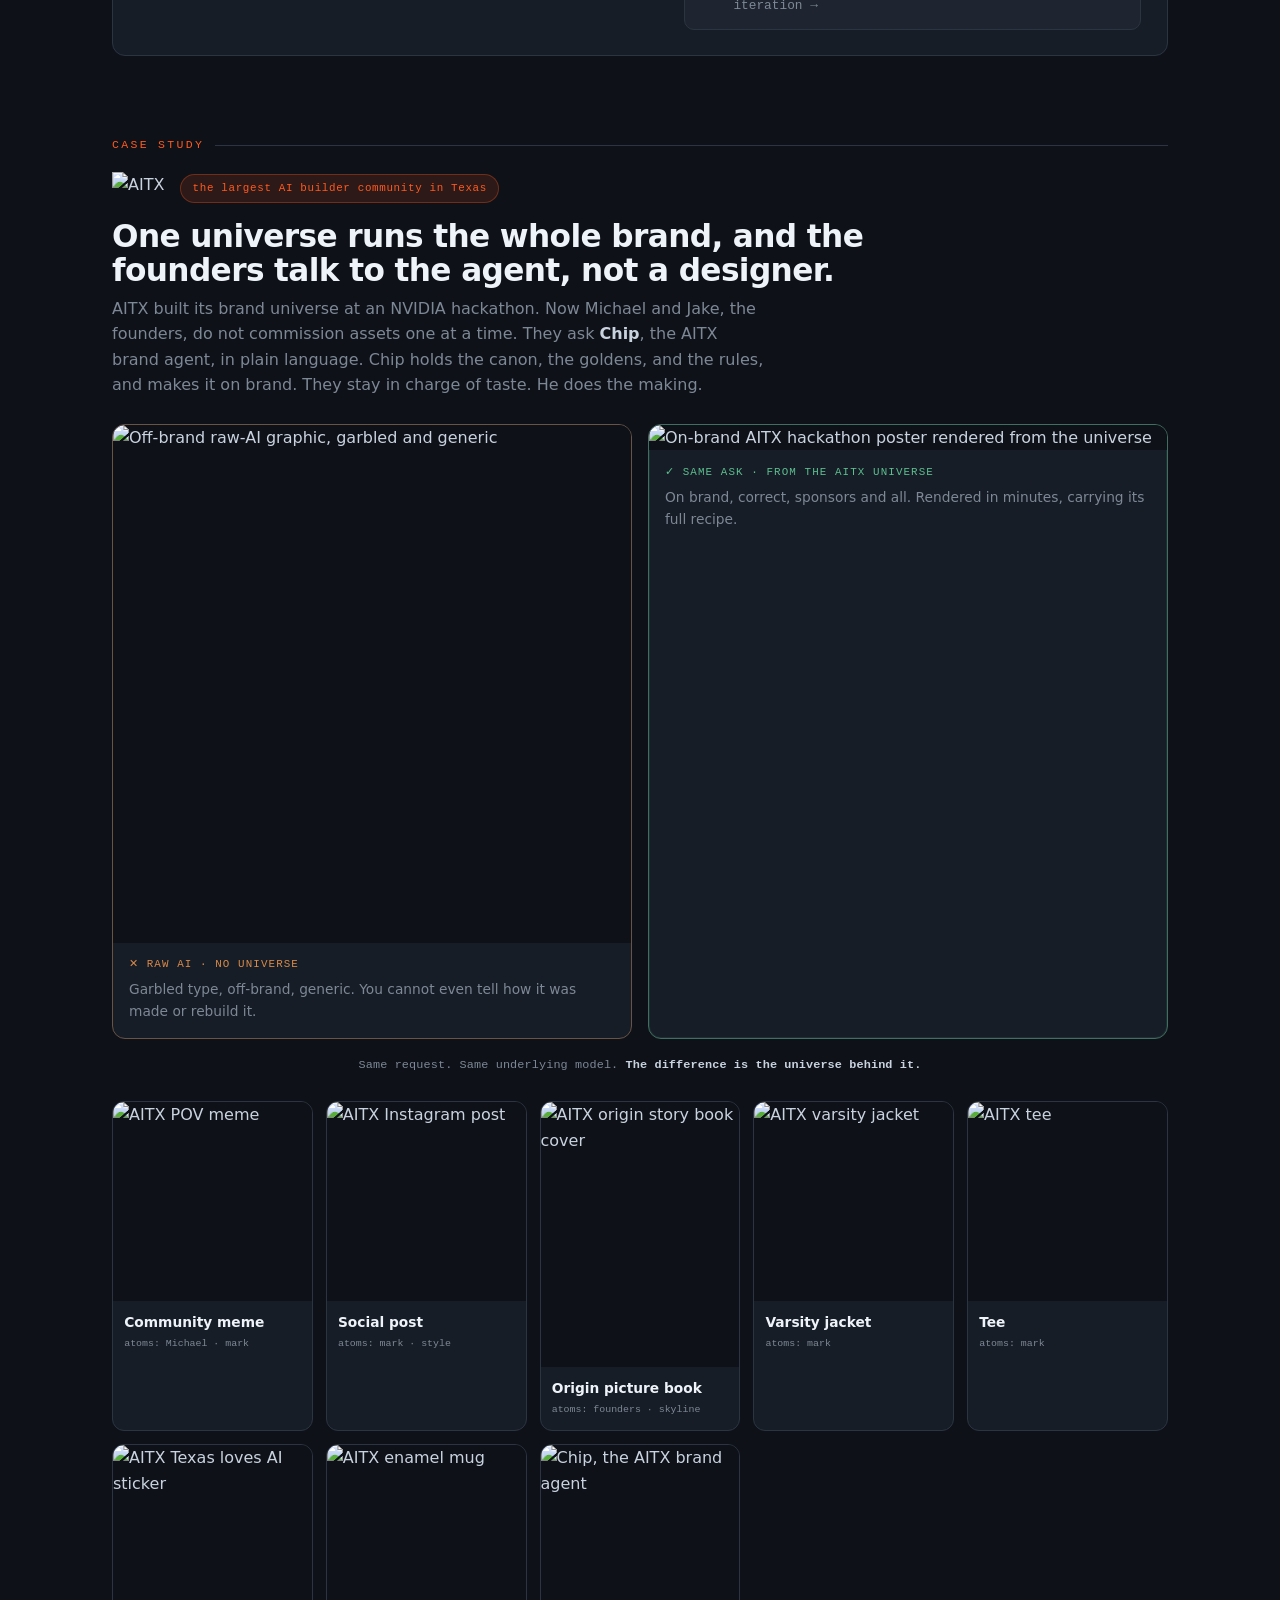
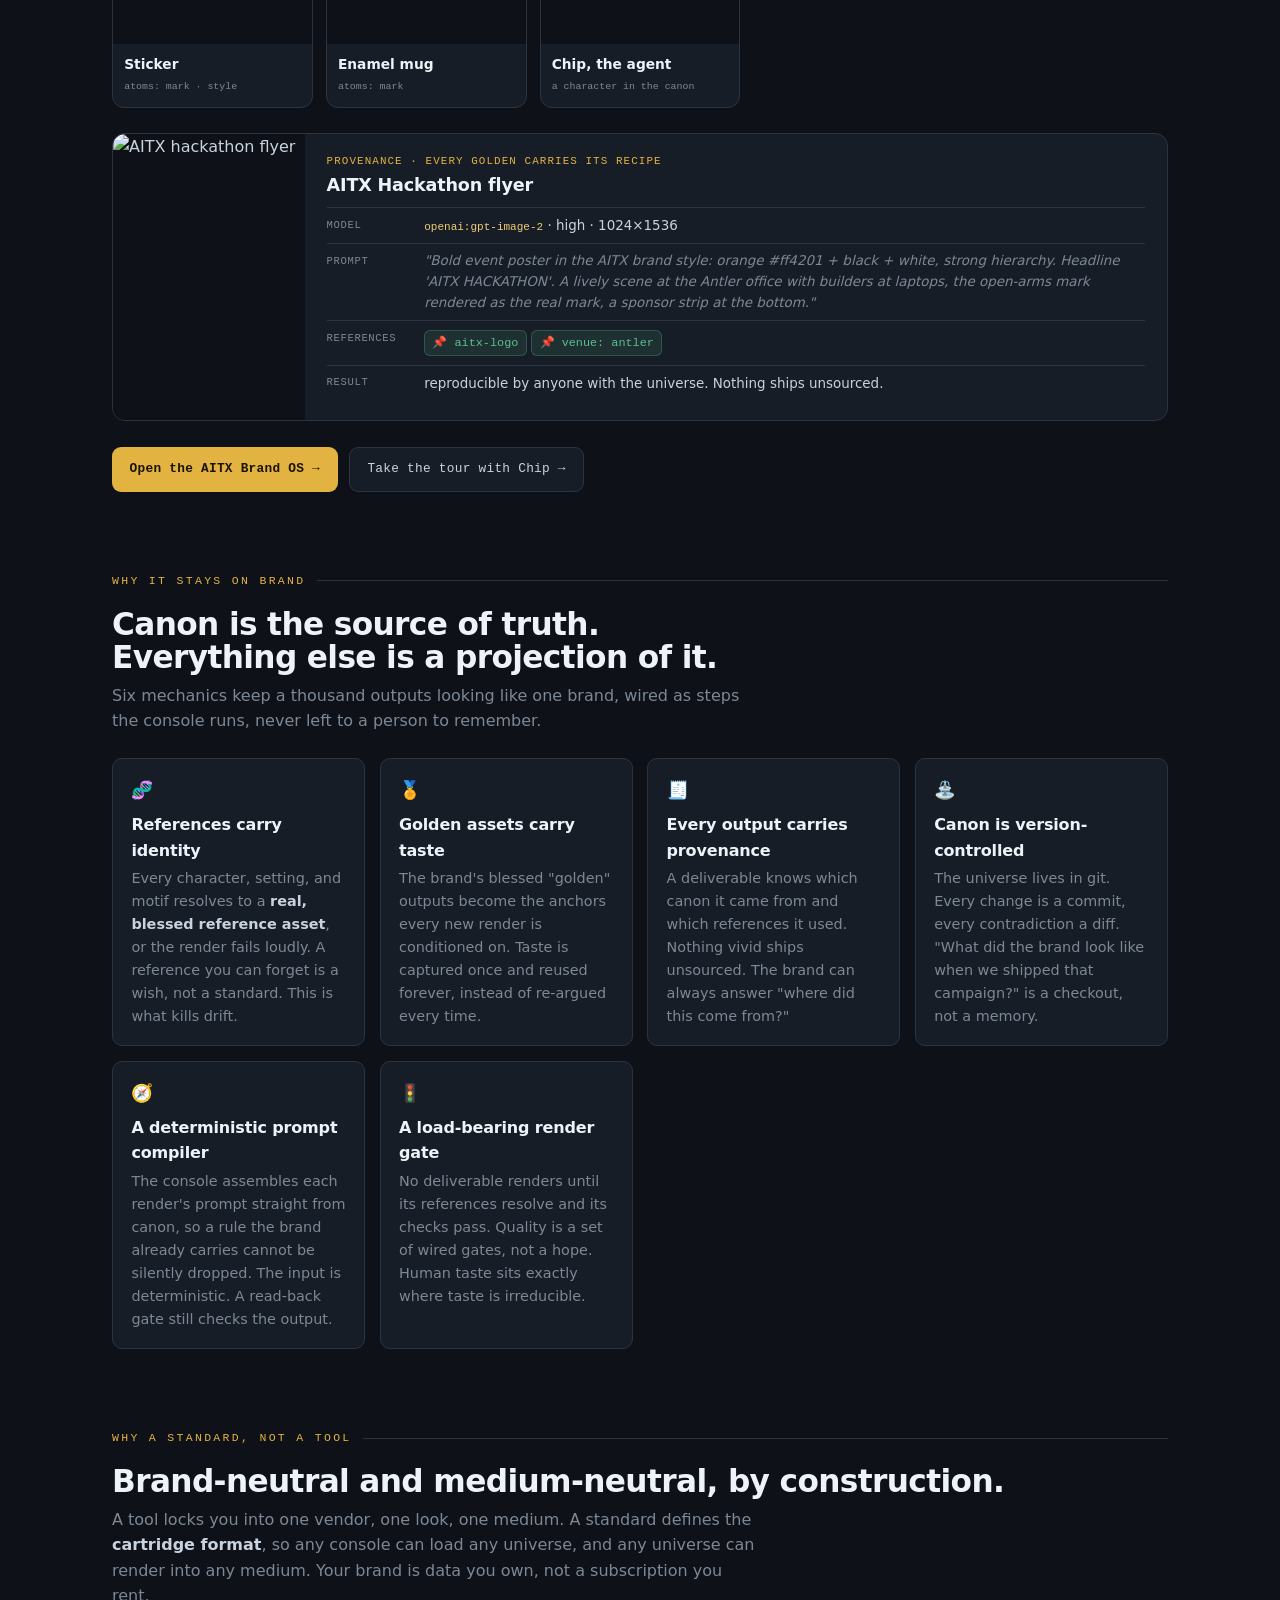
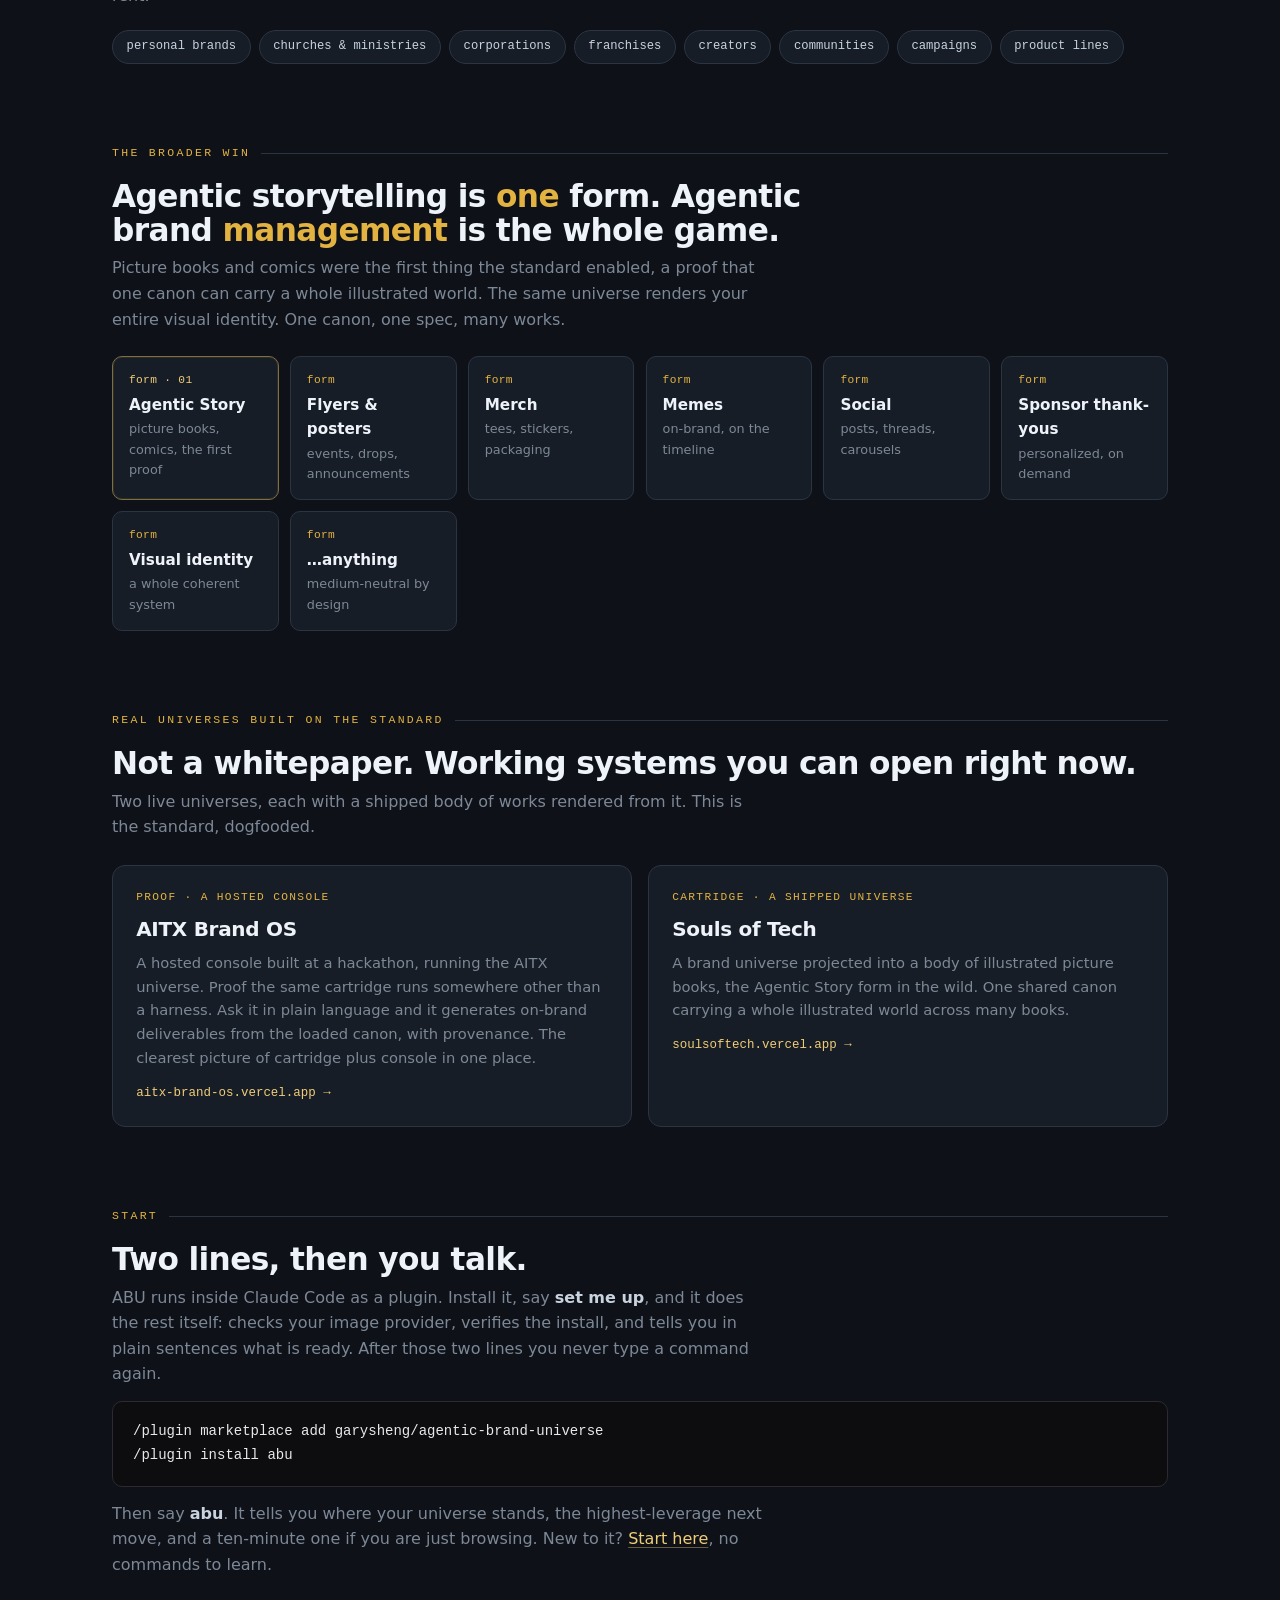
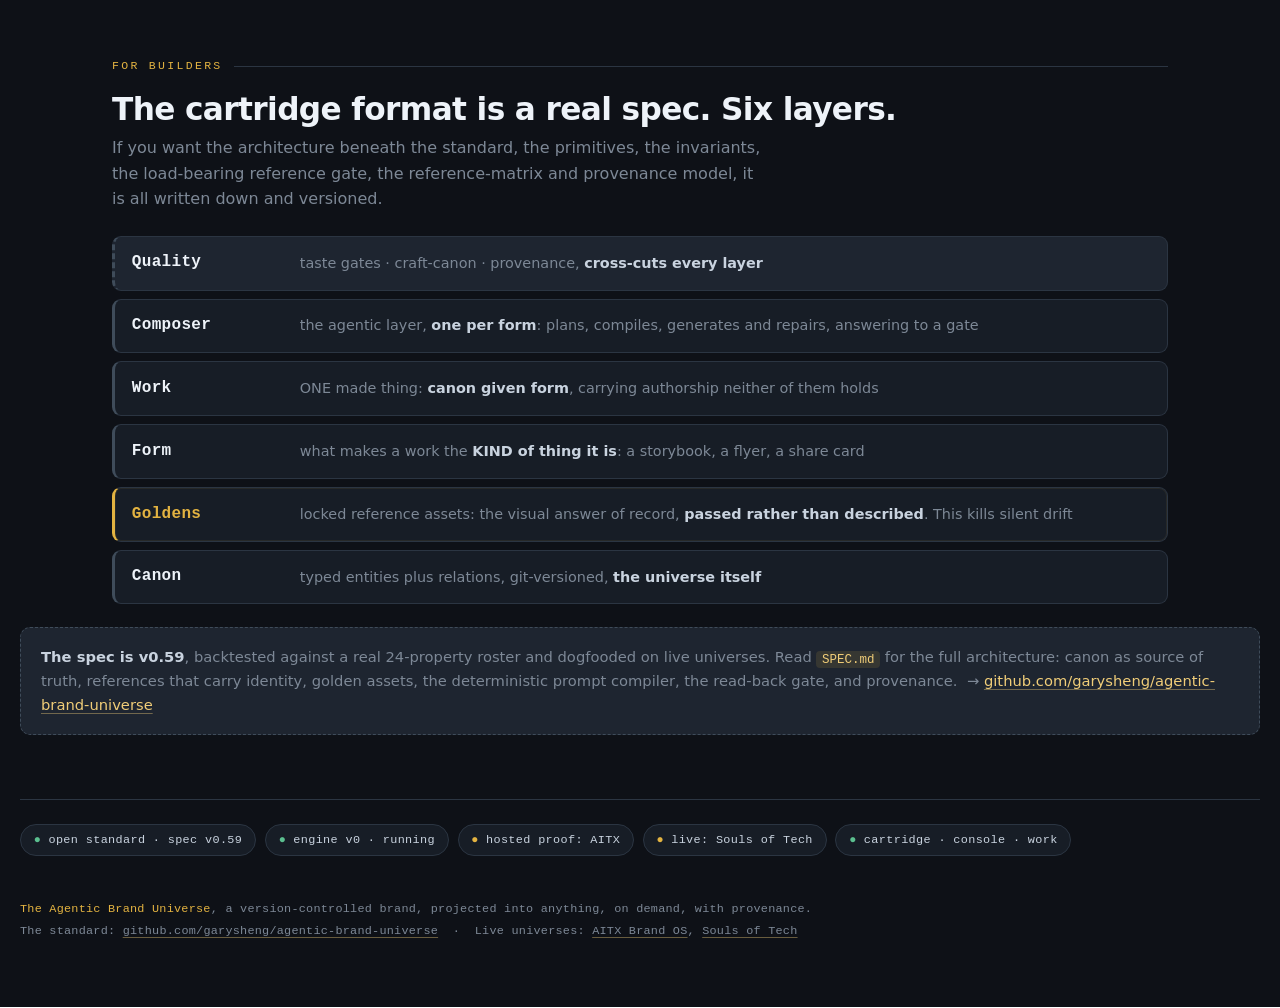
==== commit 4c9cd776: "identity.surfaces: the roles a renderer outside the universe paints in (spec v0.59, 1.40.0) A univer" ====
--- a/site/index.html
+++ b/site/index.html
@@ -349,7 +349,7 @@
 
   <!-- HERO -->
   <header>
-    <p class="eyebrow"><span class="dot"></span> An open standard · v0.58 · 2026</p>
+    <p class="eyebrow"><span class="dot"></span> An open standard · v0.59 · 2026</p>
     <h1 class="thesis">Every brand should be a <em>version-controlled universe</em> its agent can render on demand.</h1>
     <p class="lede">
       <b>The Agentic Brand Universe</b> is an open standard for building a brand as living, version-controlled canon
@@ -705,7 +705,7 @@
     </div>
     </div>
     <p class="specnote">
-      <b>The spec is v0.58</b>, backtested against a real 24-property roster and dogfooded on live universes.
+      <b>The spec is v0.59</b>, backtested against a real 24-property roster and dogfooded on live universes.
       Read <code>SPEC.md</code> for the full architecture: canon as source of truth, references that carry
       identity, golden assets, the deterministic prompt compiler, the read-back gate, and provenance.
       &nbsp;→ <a href="https://github.com/garysheng/agentic-brand-universe/blob/master/SPEC.md" target="_blank" rel="noopener">github.com/garysheng/agentic-brand-universe</a>
@@ -713,7 +713,7 @@
   </section>
 
   <div class="status">
-    <span class="pill"><span class="g">●</span> open standard · spec v0.58</span>
+    <span class="pill"><span class="g">●</span> open standard · spec v0.59</span>
     <span class="pill"><span class="g">●</span> engine v0 · running</span>
     <span class="pill"><span class="y">●</span> hosted proof: AITX</span>
     <span class="pill"><span class="y">●</span> live: Souls of Tech</span>
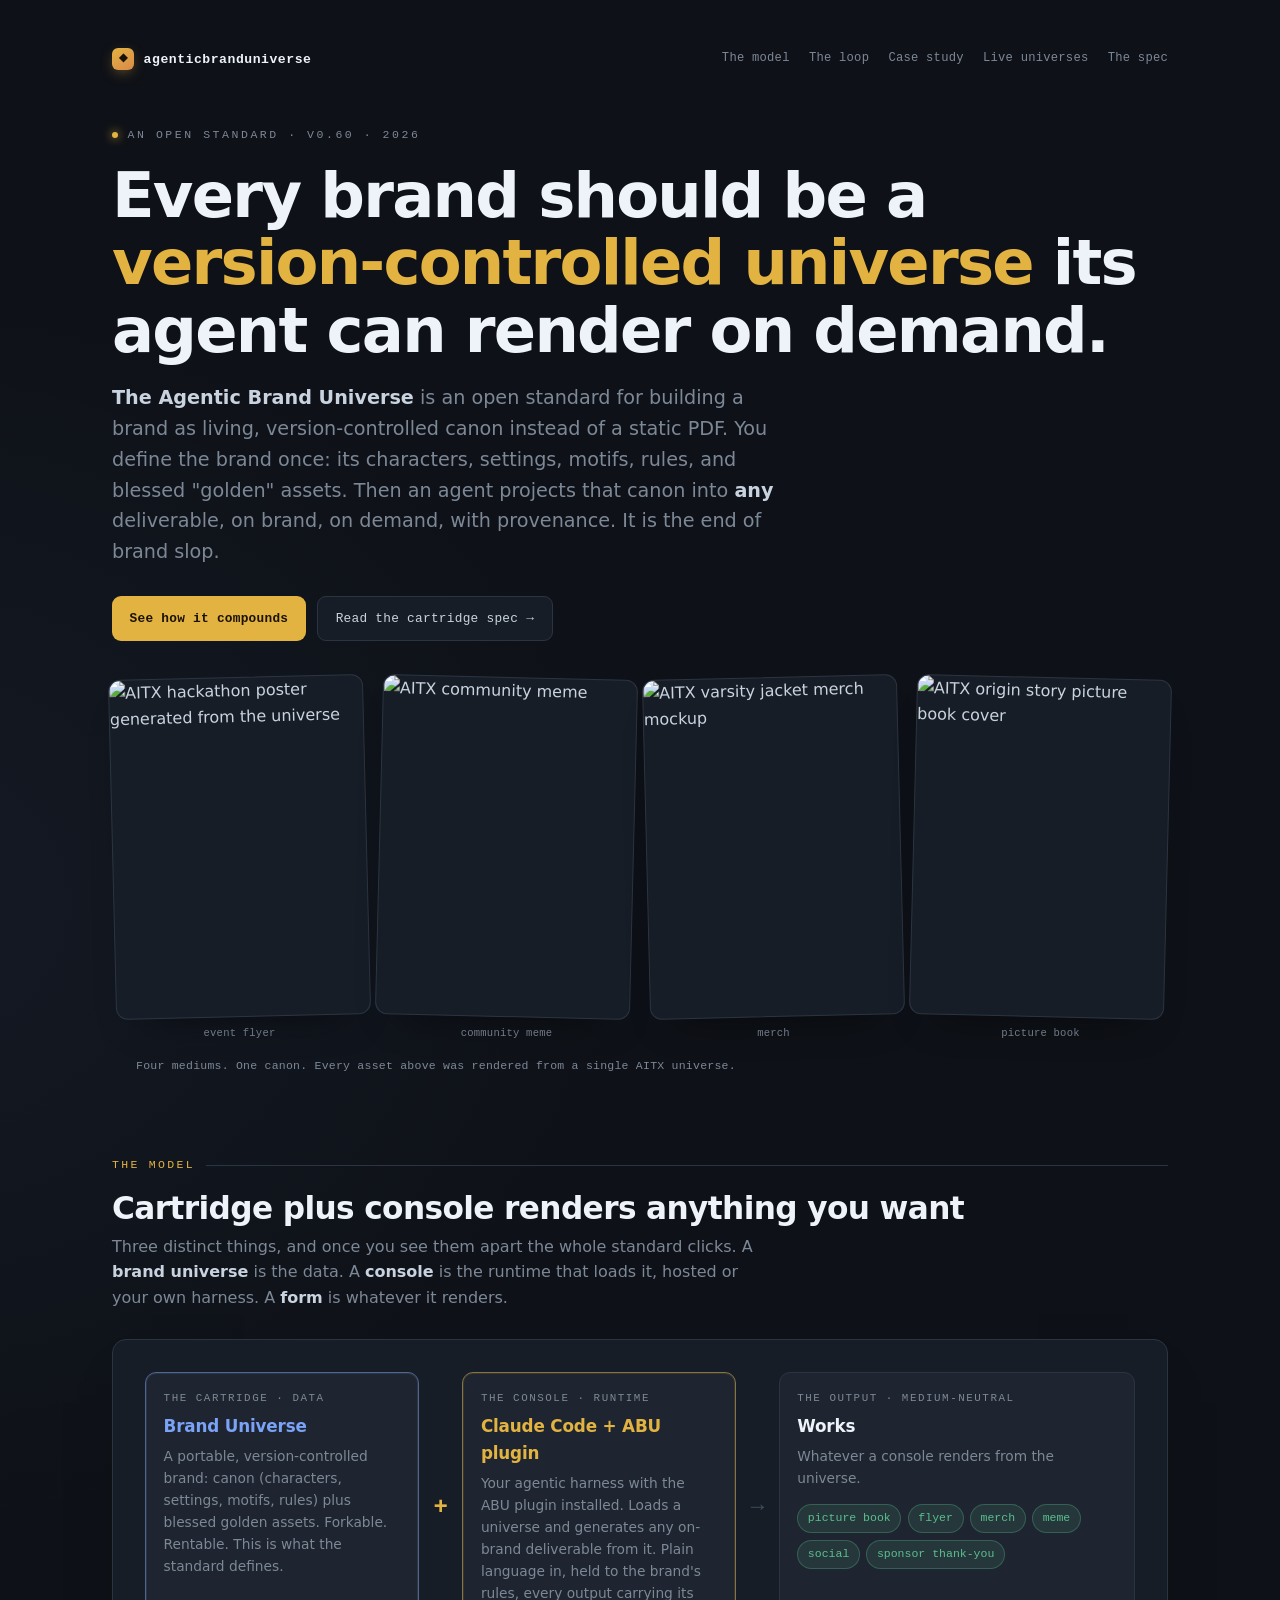
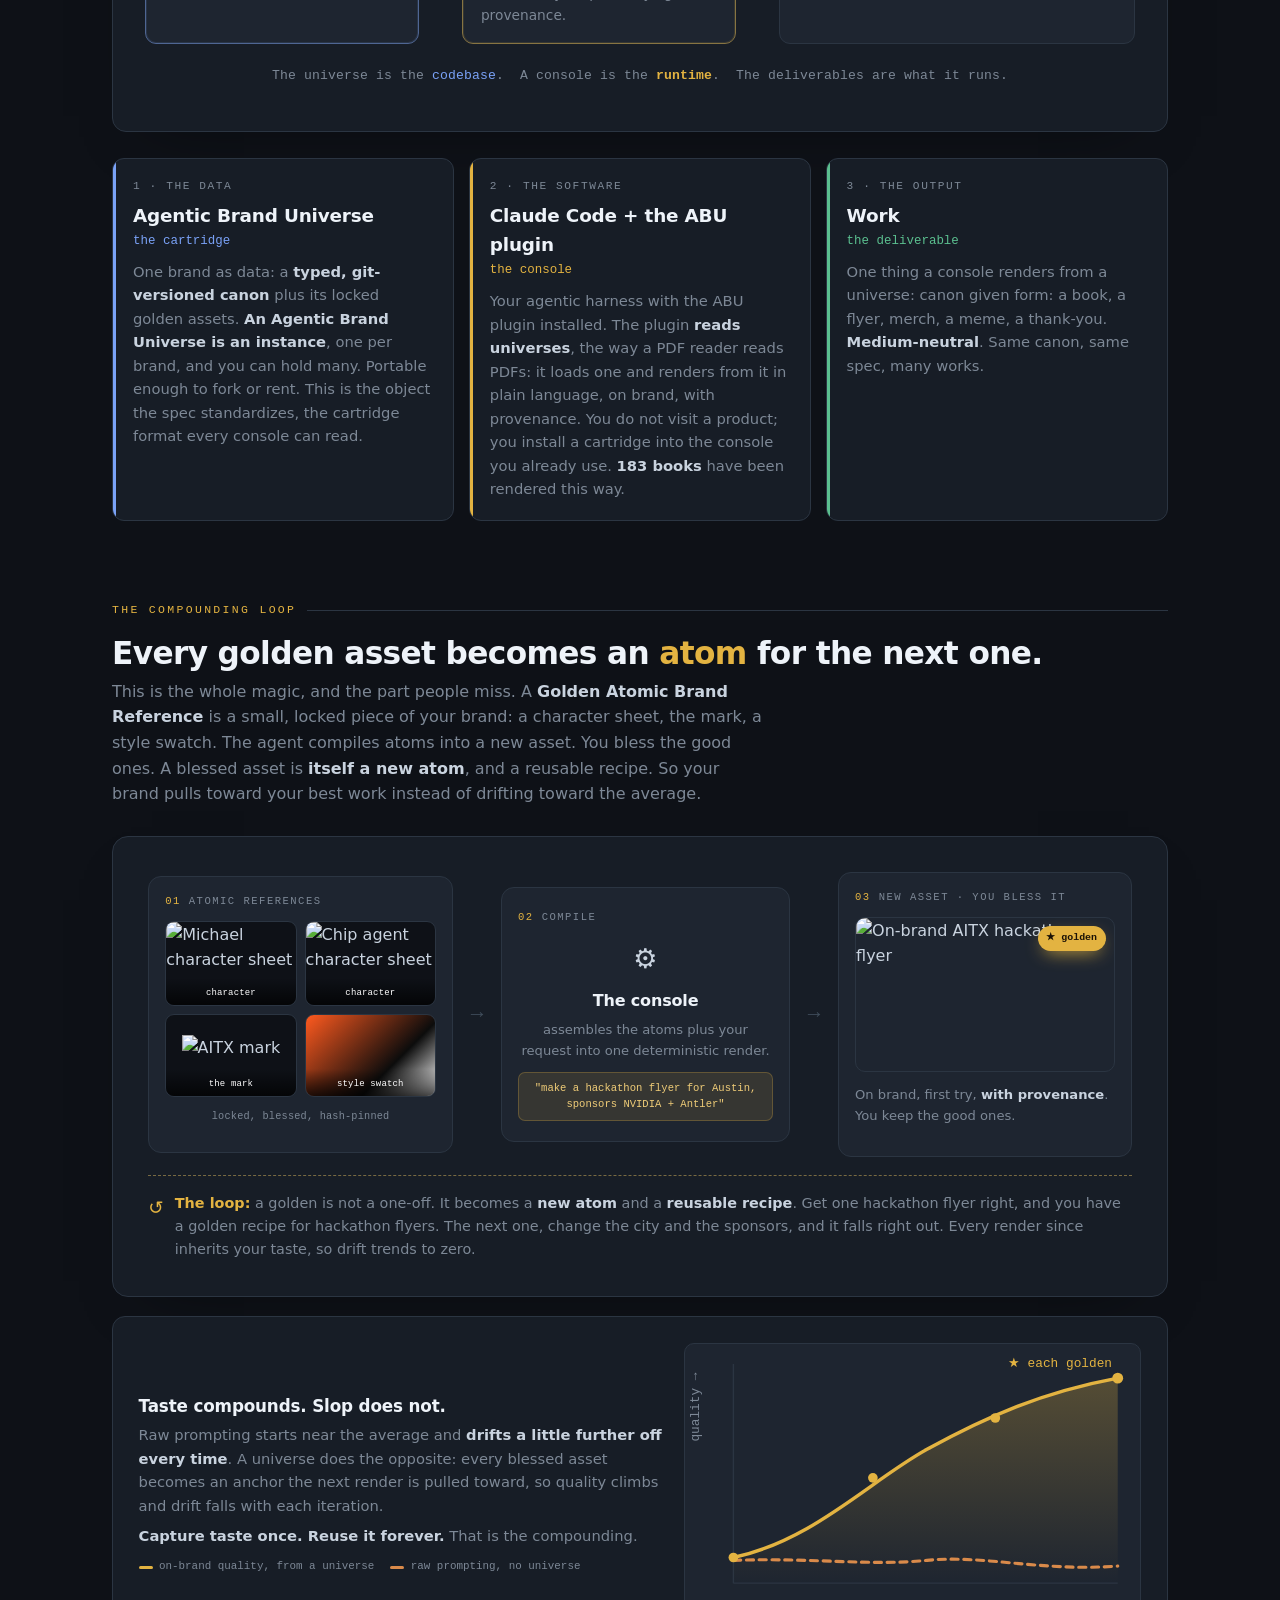
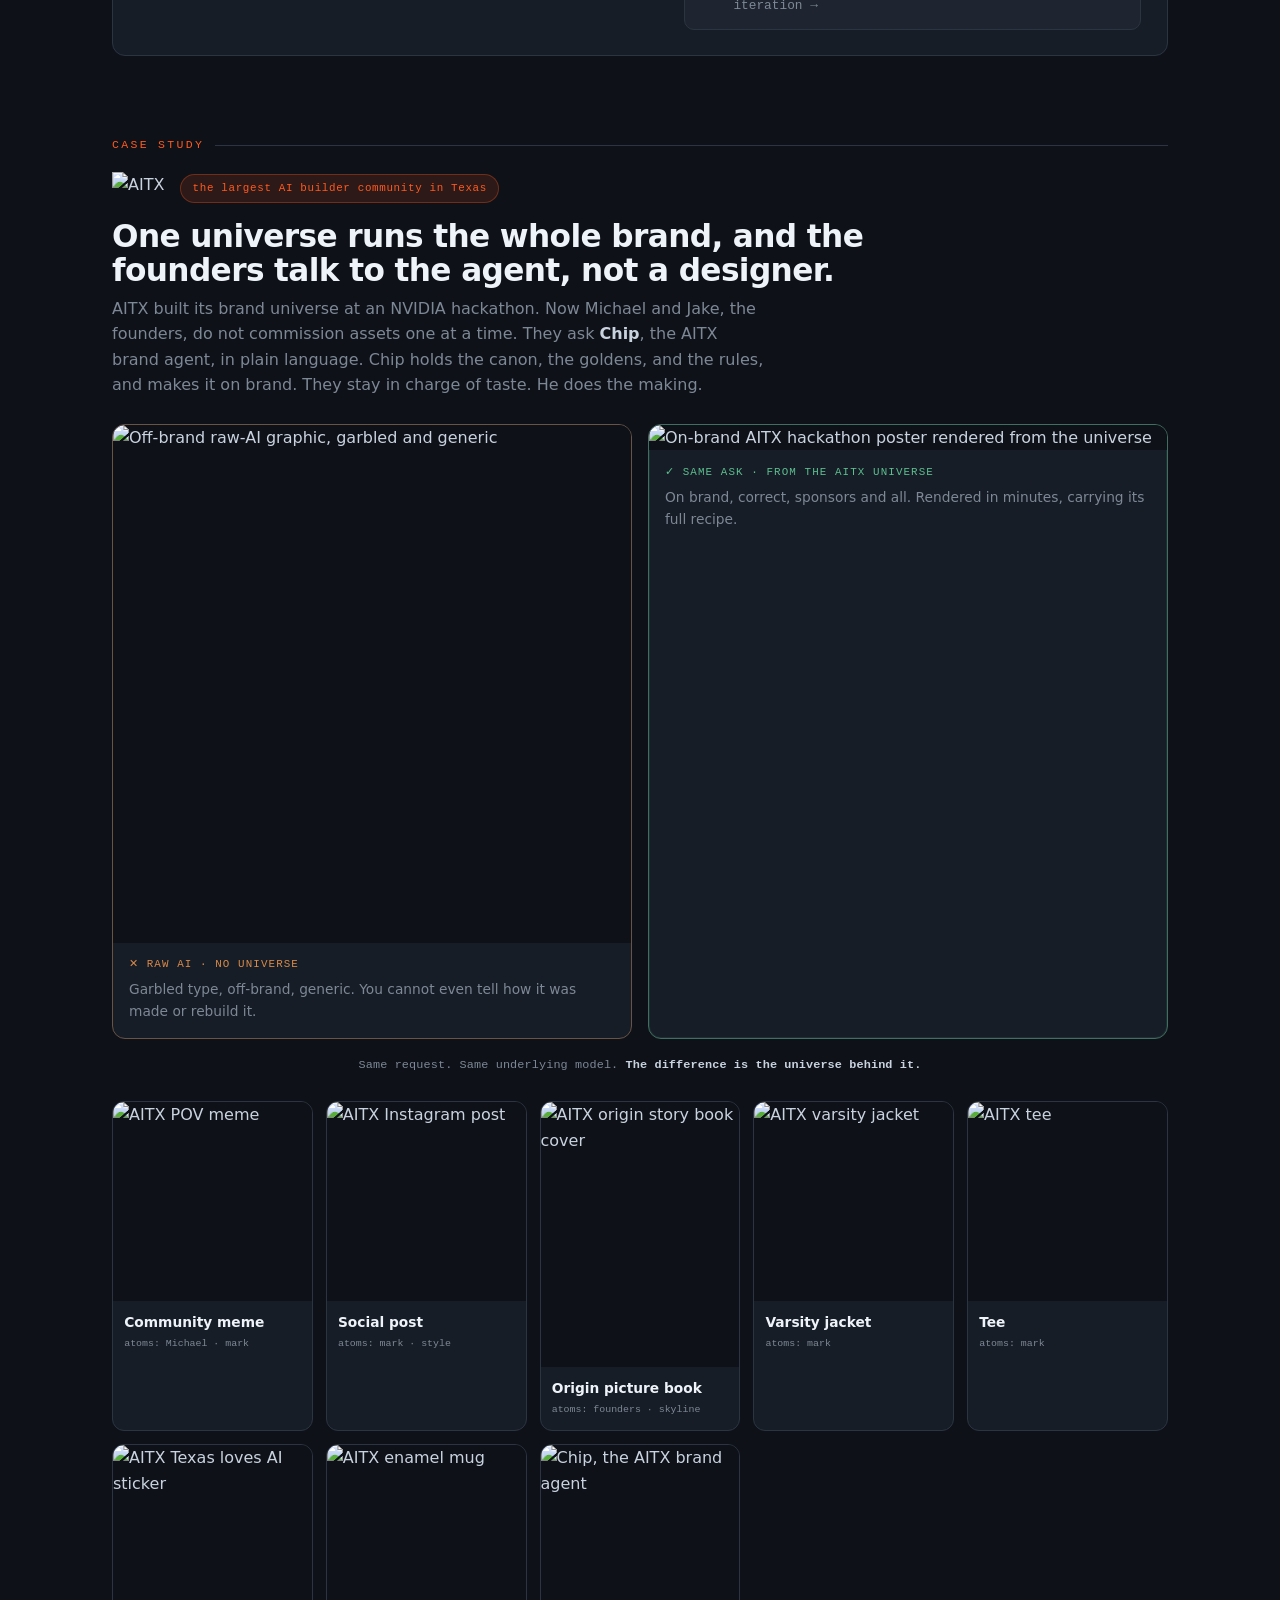
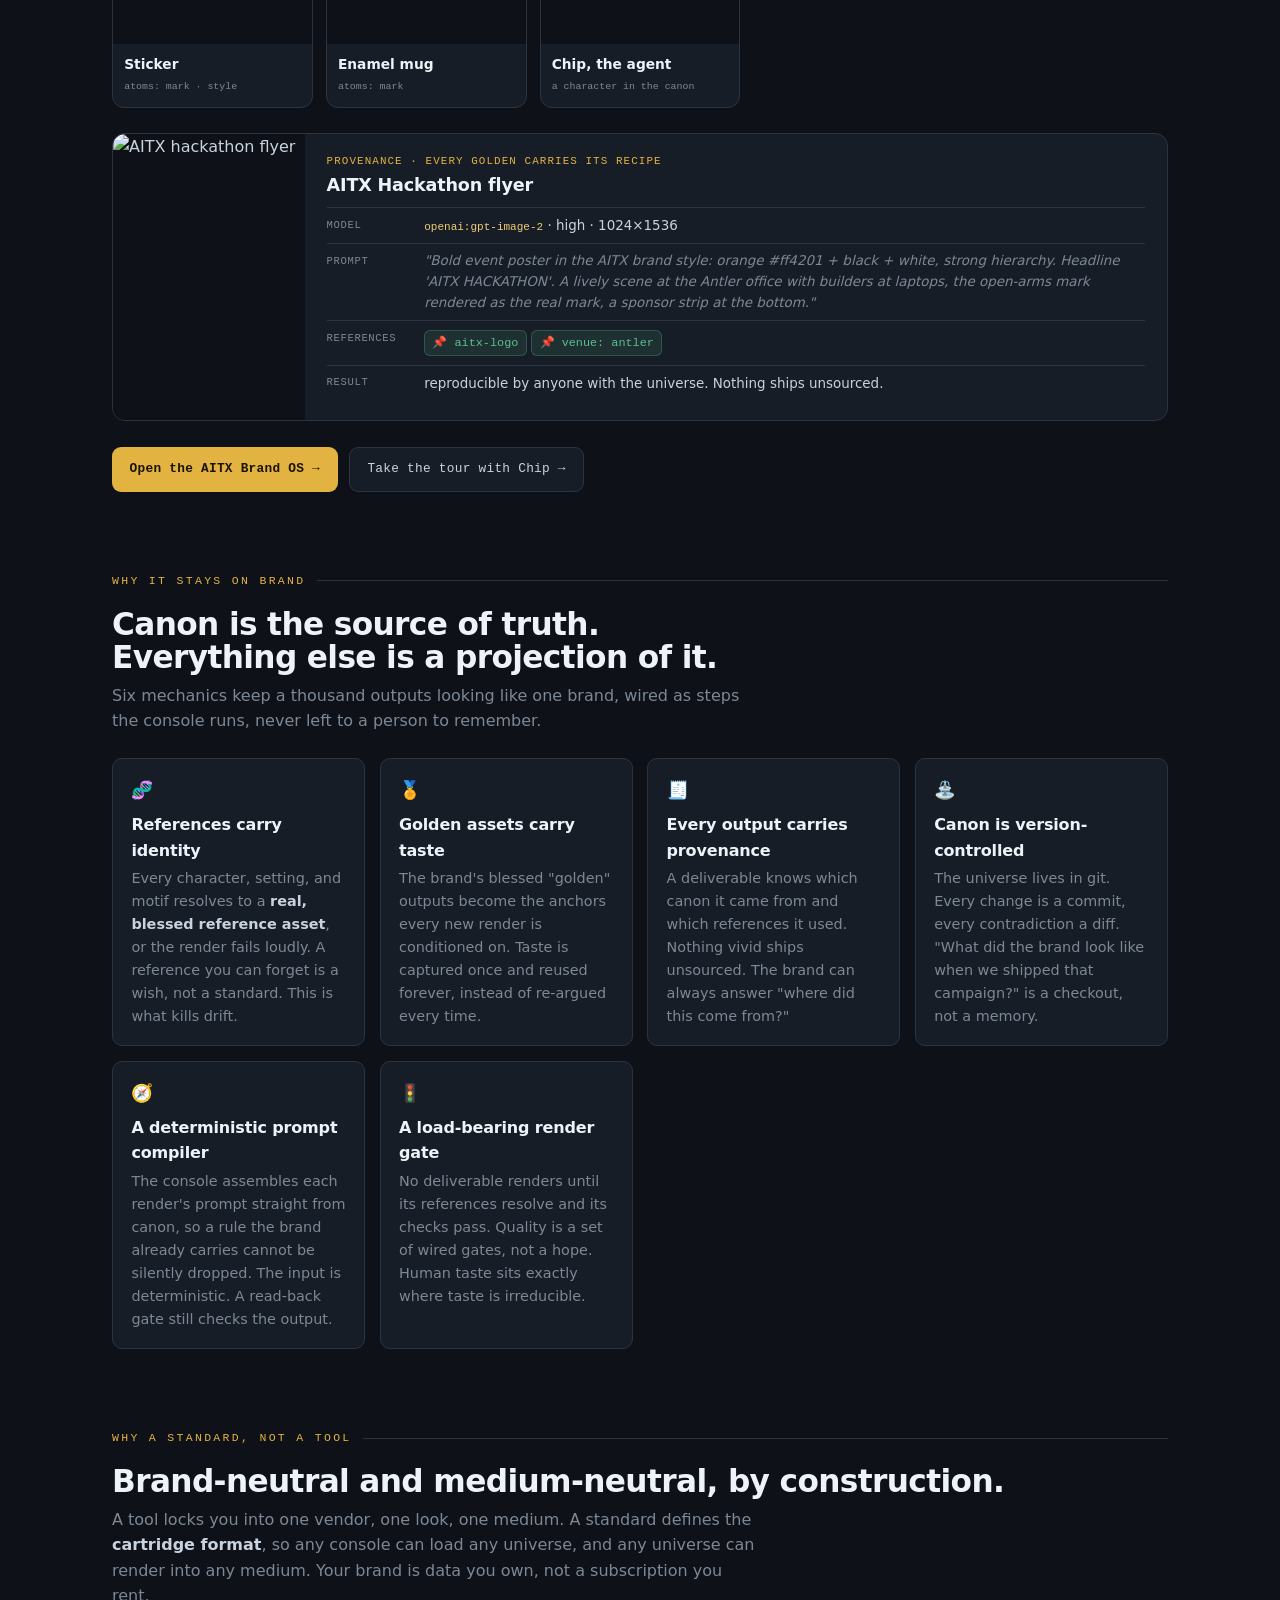
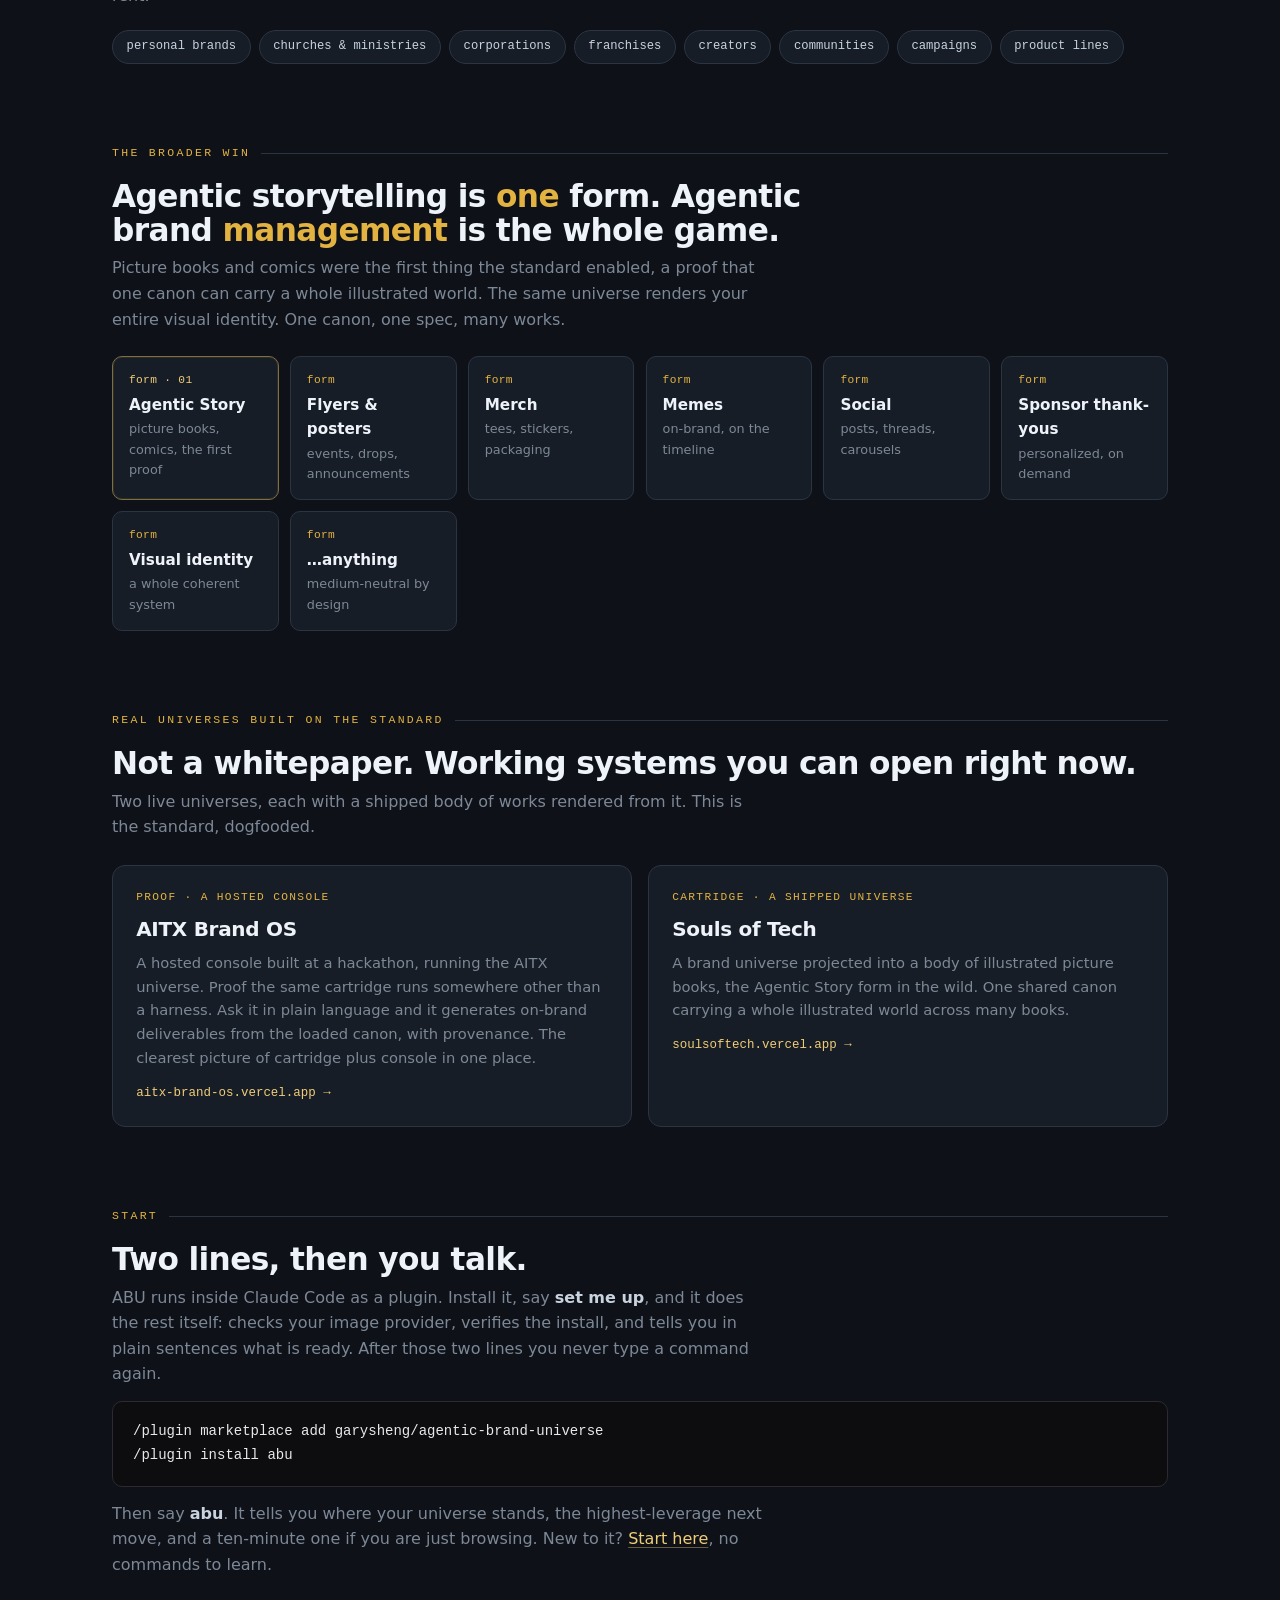
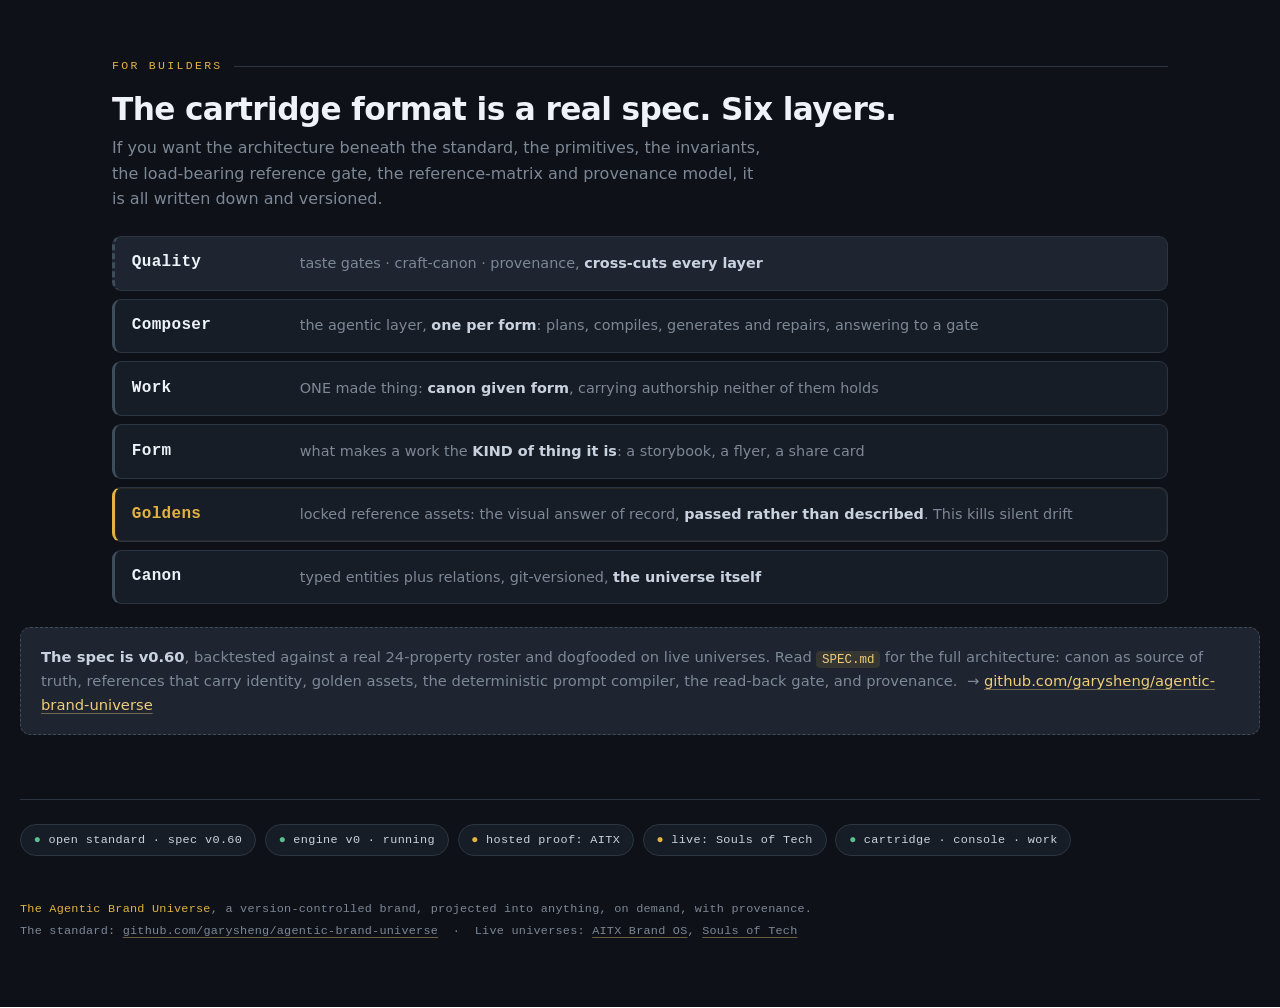
==== commit 7cc1146c: "The kit: a universe catalogs its brand pieces and no-gos (spec v0.60, 1.41.0) A craft-canon record o" ====
--- a/site/index.html
+++ b/site/index.html
@@ -349,7 +349,7 @@
 
   <!-- HERO -->
   <header>
-    <p class="eyebrow"><span class="dot"></span> An open standard · v0.59 · 2026</p>
+    <p class="eyebrow"><span class="dot"></span> An open standard · v0.60 · 2026</p>
     <h1 class="thesis">Every brand should be a <em>version-controlled universe</em> its agent can render on demand.</h1>
     <p class="lede">
       <b>The Agentic Brand Universe</b> is an open standard for building a brand as living, version-controlled canon
@@ -705,7 +705,7 @@
     </div>
     </div>
     <p class="specnote">
-      <b>The spec is v0.59</b>, backtested against a real 24-property roster and dogfooded on live universes.
+      <b>The spec is v0.60</b>, backtested against a real 24-property roster and dogfooded on live universes.
       Read <code>SPEC.md</code> for the full architecture: canon as source of truth, references that carry
       identity, golden assets, the deterministic prompt compiler, the read-back gate, and provenance.
       &nbsp;→ <a href="https://github.com/garysheng/agentic-brand-universe/blob/master/SPEC.md" target="_blank" rel="noopener">github.com/garysheng/agentic-brand-universe</a>
@@ -713,7 +713,7 @@
   </section>
 
   <div class="status">
-    <span class="pill"><span class="g">●</span> open standard · spec v0.59</span>
+    <span class="pill"><span class="g">●</span> open standard · spec v0.60</span>
     <span class="pill"><span class="g">●</span> engine v0 · running</span>
     <span class="pill"><span class="y">●</span> hosted proof: AITX</span>
     <span class="pill"><span class="y">●</span> live: Souls of Tech</span>
